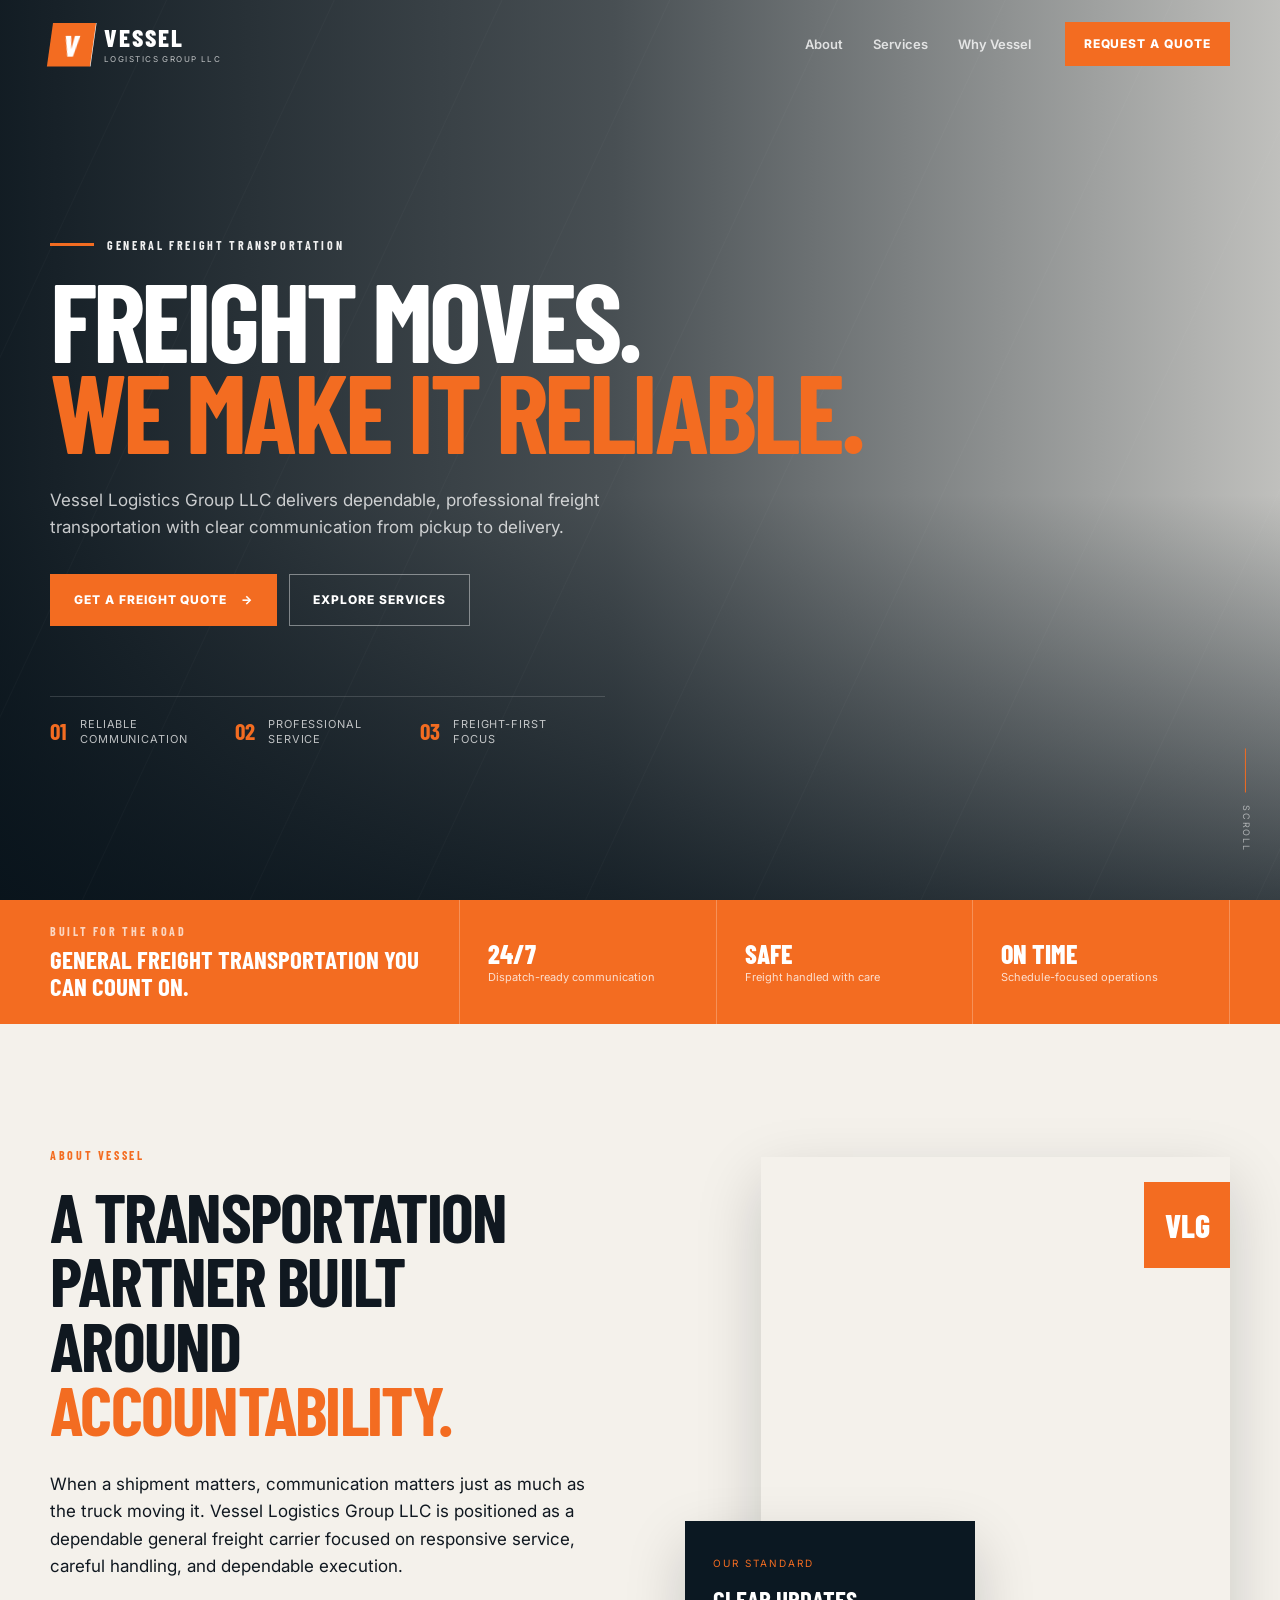
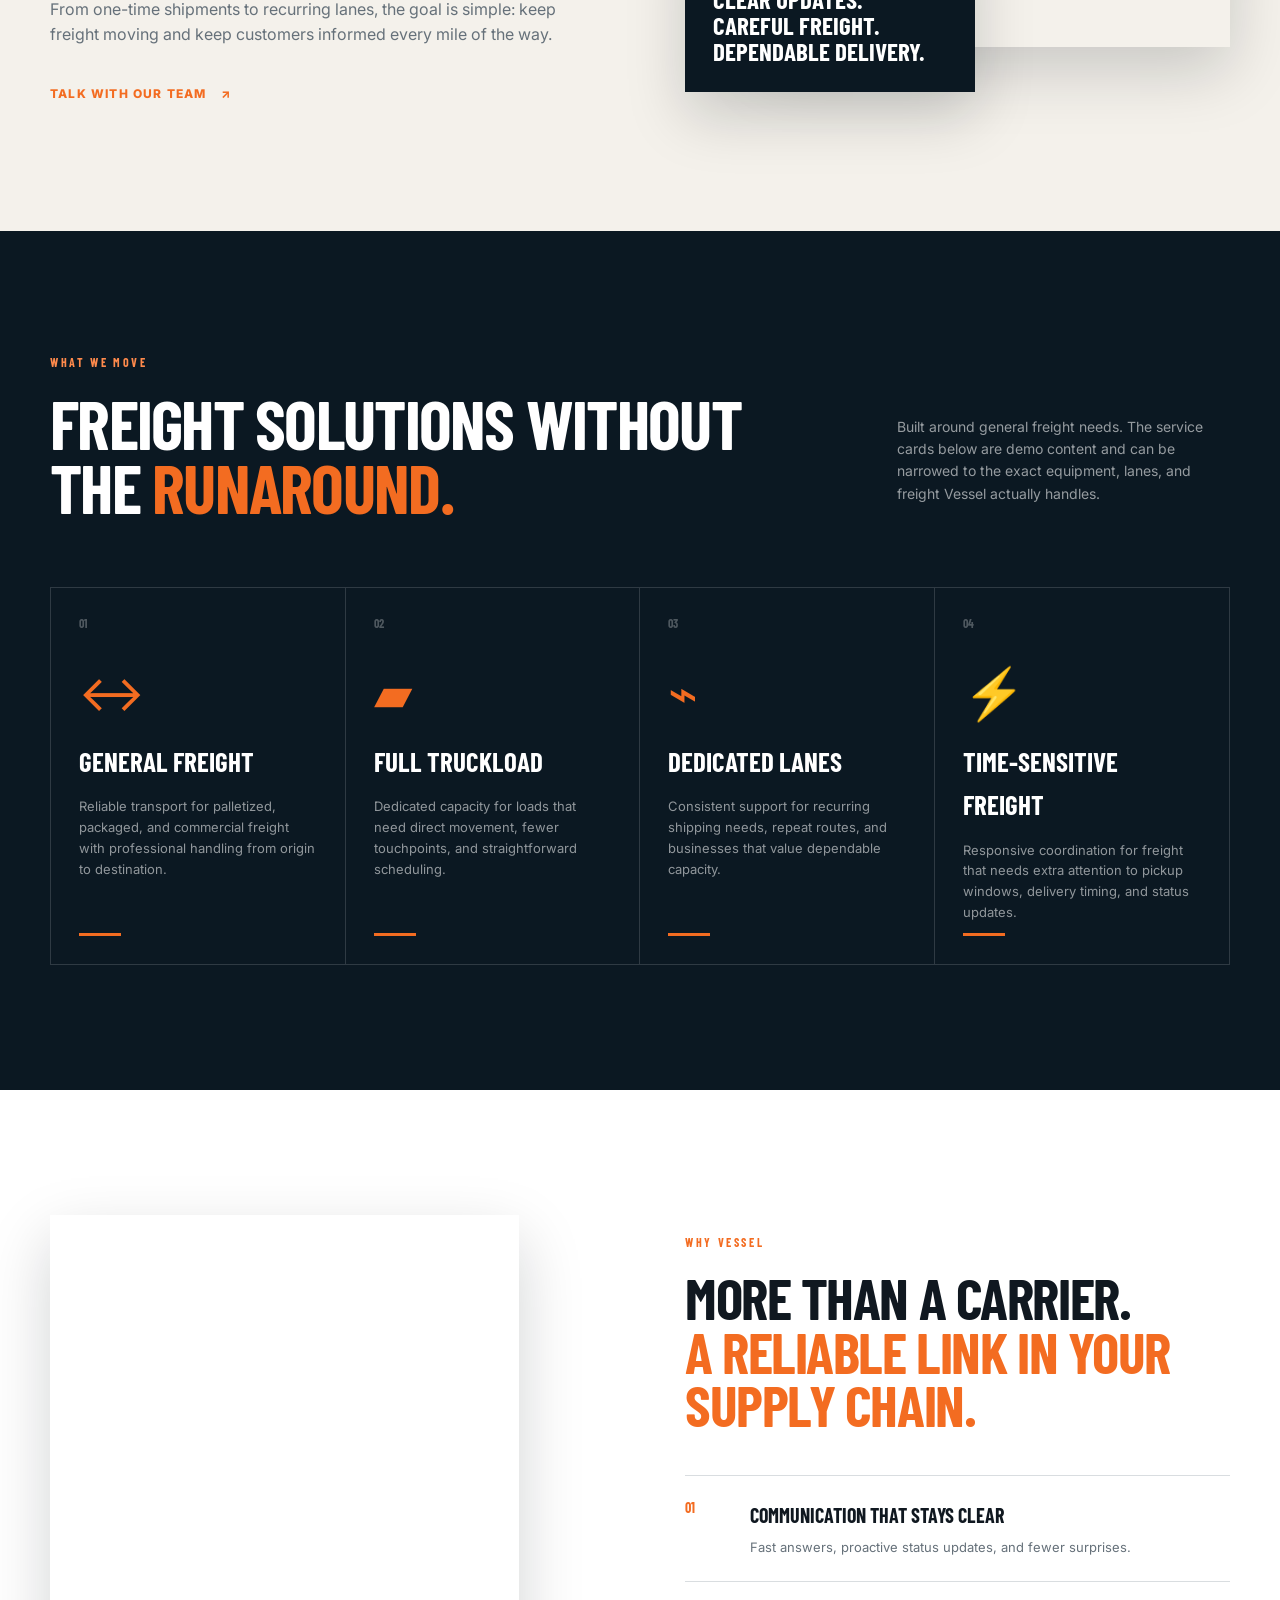
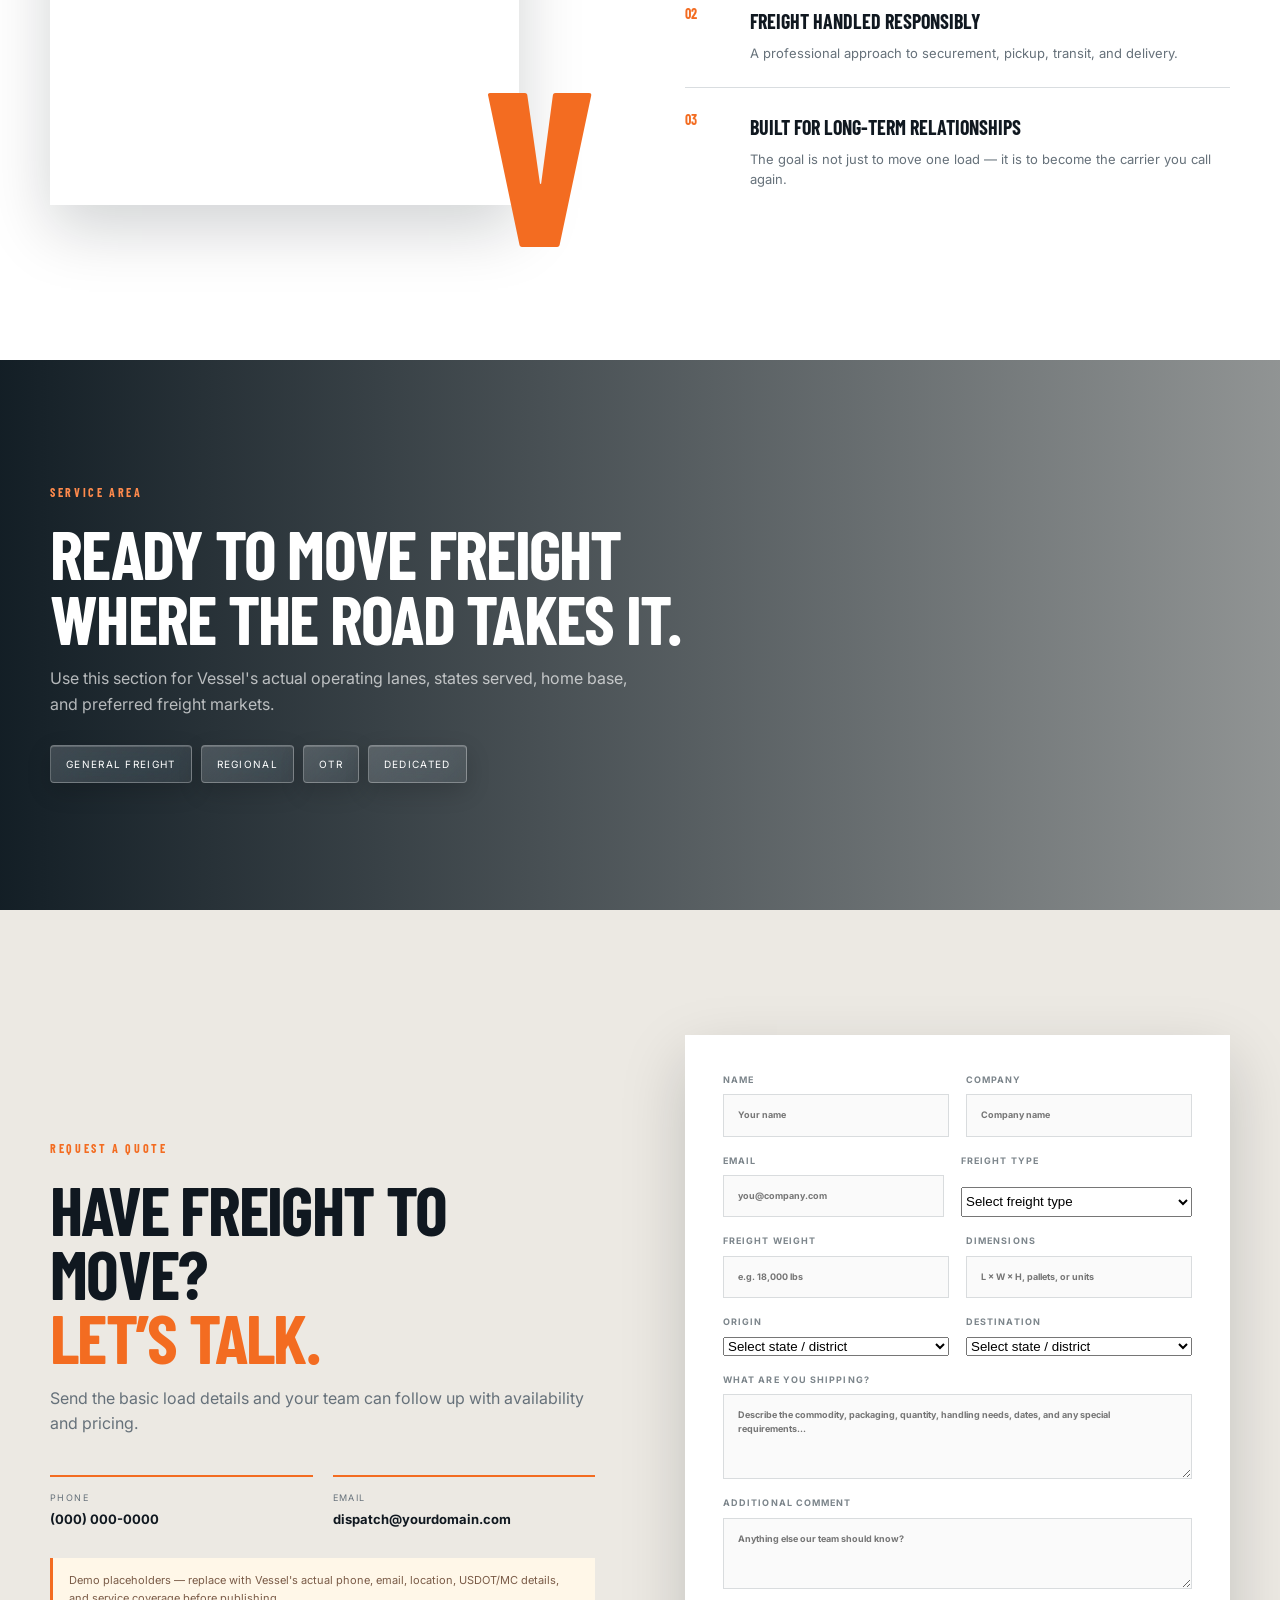
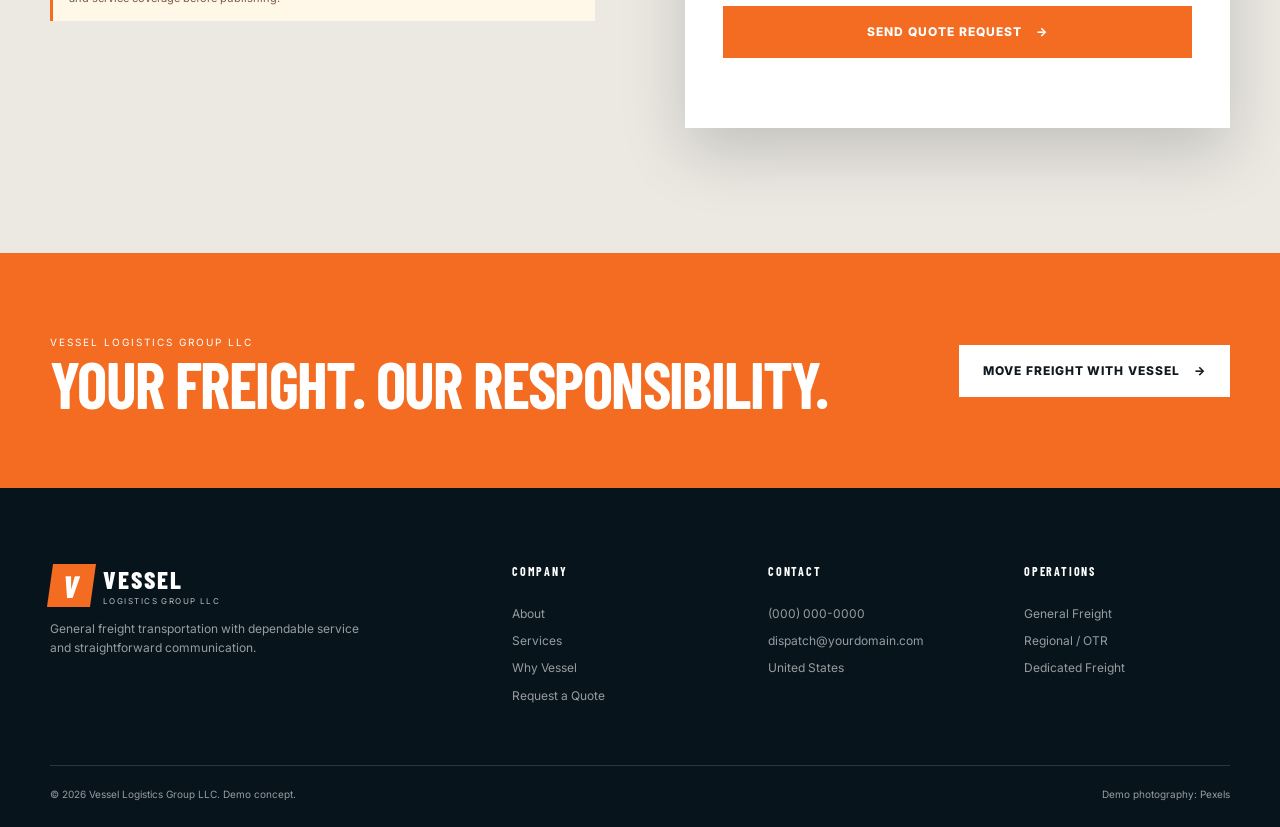
==== index.html @ e4a3ebca "Expand freight quote form for US shipments" ====
<!DOCTYPE html>
<html lang="en">
<head>
  <meta charset="UTF-8" />
  <meta name="viewport" content="width=device-width, initial-scale=1.0" />
  <meta name="description" content="Vessel Logistics Group LLC — dependable general freight transportation." />
  <title>Vessel Logistics Group LLC | General Freight</title>
  <link rel="preconnect" href="https://fonts.googleapis.com">
  <link rel="preconnect" href="https://fonts.gstatic.com" crossorigin>
  <link href="https://fonts.googleapis.com/css2?family=Barlow+Condensed:wght@500;600;700;800&family=Inter:wght@400;500;600;700&display=swap" rel="stylesheet">
  <link rel="stylesheet" href="styles.css" />
</head>
<body>
  <header class="site-header" id="top">
    <div class="nav-wrap container">
      <a class="brand" href="#top" aria-label="Vessel Logistics Group home">
        <span class="brand-mark">V</span><span class="brand-copy"><strong>VESSEL</strong><small>LOGISTICS GROUP LLC</small></span>
      </a>
      <button class="menu-toggle" aria-label="Toggle navigation" aria-expanded="false">
        <span></span><span></span><span></span>
      </button>
      <nav class="nav-links" aria-label="Primary navigation">
        <a href="#about">About</a>
        <a href="#services">Services</a>
        <a href="#why-us">Why Vessel</a>
      </nav>
      <a class="btn btn-small nav-cta" href="#quote">Request a Quote</a>
    </div>
  </header>

  <main>
    <section class="hero">
      <div class="hero-media" aria-hidden="true"></div>
      <div class="hero-overlay" aria-hidden="true"></div>
      <div class="hero-lines" aria-hidden="true"></div>
      <div class="container hero-content">
        <div class="eyebrow"><span></span> GENERAL FREIGHT TRANSPORTATION</div>
        <h1>Freight moves.<br><em>We make it reliable.</em></h1>
        <p>
          Vessel Logistics Group LLC delivers dependable, professional freight transportation with clear communication from pickup to delivery.
        </p>
        <div class="hero-actions">
          <a class="btn" href="#quote">Get a Freight Quote <span>→</span></a>
          <a class="btn btn-ghost" href="#services">Explore Services</a>
        </div>
        <div class="hero-meta">
          <div><strong>01</strong><span>Reliable<br>Communication</span></div>
          <div><strong>02</strong><span>Professional<br>Service</span></div>
          <div><strong>03</strong><span>Freight-First<br>Focus</span></div>
        </div>
      </div>
      <a class="scroll-cue" href="#about" aria-label="Scroll to about section"><span></span>SCROLL</a>
    </section>

    <section class="trust-strip">
      <div class="container trust-grid">
        <div class="trust-copy">
          <span class="mini-label">BUILT FOR THE ROAD</span>
          <strong>General freight transportation you can count on.</strong>
        </div>
        <div class="trust-item"><b>24/7</b><span>Dispatch-ready communication</span></div>
        <div class="trust-item"><b>SAFE</b><span>Freight handled with care</span></div>
        <div class="trust-item"><b>ON TIME</b><span>Schedule-focused operations</span></div>
      </div>
    </section>

    <section class="section about" id="about">
      <div class="container two-col">
        <div class="section-copy reveal">
          <div class="section-kicker">ABOUT VESSEL</div>
          <h2>A transportation partner built around <span>accountability.</span></h2>
          <p class="lead">
            When a shipment matters, communication matters just as much as the truck moving it. Vessel Logistics Group LLC is positioned as a dependable general freight carrier focused on responsive service, careful handling, and dependable execution.
          </p>
          <p>
            From one-time shipments to recurring lanes, the goal is simple: keep freight moving and keep customers informed every mile of the way.
          </p>
          <a class="text-link" href="#contact">Talk with our team <span>↗</span></a>
        </div>
        <div class="about-visual reveal">
          <div class="image-frame loading-dock"></div>
          <div class="visual-card">
            <span>OUR STANDARD</span>
            <strong>Clear updates.<br>Careful freight.<br>Dependable delivery.</strong>
          </div>
          <div class="corner-mark">VLG</div>
        </div>
      </div>
    </section>

    <section class="section services" id="services">
      <div class="container">
        <div class="section-head reveal">
          <div>
            <div class="section-kicker light">WHAT WE MOVE</div>
            <h2>Freight solutions without the <span>runaround.</span></h2>
          </div>
          <p>Built around general freight needs. The service cards below are demo content and can be narrowed to the exact equipment, lanes, and freight Vessel actually handles.</p>
        </div>

        <div class="services-grid">
          <article class="service-card reveal">
            <div class="service-no">01</div>
            <div class="service-icon">↔</div>
            <h3>General Freight</h3>
            <p>Reliable transport for palletized, packaged, and commercial freight with professional handling from origin to destination.</p>
            <span class="card-line"></span>
          </article>
          <article class="service-card reveal">
            <div class="service-no">02</div>
            <div class="service-icon">▰</div>
            <h3>Full Truckload</h3>
            <p>Dedicated capacity for loads that need direct movement, fewer touchpoints, and straightforward scheduling.</p>
            <span class="card-line"></span>
          </article>
          <article class="service-card reveal">
            <div class="service-no">03</div>
            <div class="service-icon">⌁</div>
            <h3>Dedicated Lanes</h3>
            <p>Consistent support for recurring shipping needs, repeat routes, and businesses that value dependable capacity.</p>
            <span class="card-line"></span>
          </article>
          <article class="service-card reveal">
            <div class="service-no">04</div>
            <div class="service-icon">⚡</div>
            <h3>Time-Sensitive Freight</h3>
            <p>Responsive coordination for freight that needs extra attention to pickup windows, delivery timing, and status updates.</p>
            <span class="card-line"></span>
          </article>
        </div>
      </div>
    </section>

    <section class="section why-us" id="why-us">
      <div class="container why-grid">
        <div class="why-image reveal">
          <div class="road-photo"></div>
          <div class="big-number">V</div>
        </div>
        <div class="why-content reveal">
          <div class="section-kicker">WHY VESSEL</div>
          <h2>More than a carrier.<br><span>A reliable link in your supply chain.</span></h2>
          <div class="feature-list">
            <div class="feature">
              <div class="feature-num">01</div>
              <div><h3>Communication that stays clear</h3><p>Fast answers, proactive status updates, and fewer surprises.</p></div>
            </div>
            <div class="feature">
              <div class="feature-num">02</div>
              <div><h3>Freight handled responsibly</h3><p>A professional approach to securement, pickup, transit, and delivery.</p></div>
            </div>
            <div class="feature">
              <div class="feature-num">03</div>
              <div><h3>Built for long-term relationships</h3><p>The goal is not just to move one load — it is to become the carrier you call again.</p></div>
            </div>
          </div>
        </div>
      </div>
    </section>

    <section class="coverage">
      <div class="coverage-bg"></div>
      <div class="container coverage-content reveal">
        <div class="section-kicker light">SERVICE AREA</div>
        <h2>Ready to move freight<br>where the road takes it.</h2>
        <p>Use this section for Vessel's actual operating lanes, states served, home base, and preferred freight markets.</p>
        <div class="coverage-tags">
          <span>GENERAL FREIGHT</span><span>REGIONAL</span><span>OTR</span><span>DEDICATED</span>
        </div>
      </div>
    </section>

    <section class="section quote" id="quote">
      <div class="container quote-grid">
        <div class="quote-copy reveal">
          <div class="section-kicker">REQUEST A QUOTE</div>
          <h2>Have freight to move?<br><span>Let’s talk.</span></h2>
          <p>Send the basic load details and your team can follow up with availability and pricing.</p>
          <div class="contact-mini">
            <div><small>PHONE</small><strong>(000) 000-0000</strong></div>
            <div><small>EMAIL</small><strong>dispatch@yourdomain.com</strong></div>
          </div>
          <div class="demo-note">Demo placeholders — replace with Vessel's actual phone, email, location, USDOT/MC details, and service coverage before publishing.</div>
        </div>

        <form class="quote-form reveal" id="demo-form">
          <div class="field-row">
            <label>NAME<input type="text" name="name" placeholder="Your name" maxlength="120" autocomplete="name" required></label>
            <label>COMPANY<input type="text" name="company" placeholder="Company name" maxlength="160" autocomplete="organization" required></label>
          </div>
          <div class="field-row">
            <label>EMAIL<input type="email" name="email" placeholder="you@company.com" maxlength="254" autocomplete="email" required></label>
            <label>FREIGHT TYPE
              <select name="freight_type" required>
                <option value="">Select freight type</option>
                <option>General Freight</option>
                <option>Dry Goods</option>
                <option>Machinery & Equipment</option>
                <option>Auto Parts</option>
                <option>Building Materials</option>
                <option>Retail Goods</option>
                <option>Food & Beverage (Non-Perishable)</option>
                <option>Other</option>
              </select>
            </label>
          </div>
          <div class="field-row">
            <label>FREIGHT WEIGHT<input type="text" name="freight_weight" placeholder="e.g. 18,000 lbs" maxlength="120" required></label>
            <label>DIMENSIONS<input type="text" name="freight_dimensions" placeholder="L × W × H, pallets, or units" maxlength="240" required></label>
          </div>
          <div class="field-row">
            <label>ORIGIN
              <select name="pickup_city_state" required>
                <option value="">Select state / district</option>
                <option>Alabama</option><option>Alaska</option><option>Arizona</option><option>Arkansas</option>
                <option>California</option><option>Colorado</option><option>Connecticut</option><option>Delaware</option>
                <option>Florida</option><option>Georgia</option><option>Hawaii</option><option>Idaho</option>
                <option>Illinois</option><option>Indiana</option><option>Iowa</option><option>Kansas</option>
                <option>Kentucky</option><option>Louisiana</option><option>Maine</option><option>Maryland</option>
                <option>Massachusetts</option><option>Michigan</option><option>Minnesota</option><option>Mississippi</option>
                <option>Missouri</option><option>Montana</option><option>Nebraska</option><option>Nevada</option>
                <option>New Hampshire</option><option>New Jersey</option><option>New Mexico</option><option>New York</option>
                <option>North Carolina</option><option>North Dakota</option><option>Ohio</option><option>Oklahoma</option>
                <option>Oregon</option><option>Pennsylvania</option><option>Rhode Island</option><option>South Carolina</option>
                <option>South Dakota</option><option>Tennessee</option><option>Texas</option><option>Utah</option>
                <option>Vermont</option><option>Virginia</option><option>Washington</option><option>Washington, D.C.</option>
                <option>West Virginia</option><option>Wisconsin</option><option>Wyoming</option>
              </select>
            </label>
            <label>DESTINATION
              <select name="delivery_city_state" required>
                <option value="">Select state / district</option>
                <option>Alabama</option><option>Alaska</option><option>Arizona</option><option>Arkansas</option>
                <option>California</option><option>Colorado</option><option>Connecticut</option><option>Delaware</option>
                <option>Florida</option><option>Georgia</option><option>Hawaii</option><option>Idaho</option>
                <option>Illinois</option><option>Indiana</option><option>Iowa</option><option>Kansas</option>
                <option>Kentucky</option><option>Louisiana</option><option>Maine</option><option>Maryland</option>
                <option>Massachusetts</option><option>Michigan</option><option>Minnesota</option><option>Mississippi</option>
                <option>Missouri</option><option>Montana</option><option>Nebraska</option><option>Nevada</option>
                <option>New Hampshire</option><option>New Jersey</option><option>New Mexico</option><option>New York</option>
                <option>North Carolina</option><option>North Dakota</option><option>Ohio</option><option>Oklahoma</option>
                <option>Oregon</option><option>Pennsylvania</option><option>Rhode Island</option><option>South Carolina</option>
                <option>South Dakota</option><option>Tennessee</option><option>Texas</option><option>Utah</option>
                <option>Vermont</option><option>Virginia</option><option>Washington</option><option>Washington, D.C.</option>
                <option>West Virginia</option><option>Wisconsin</option><option>Wyoming</option>
              </select>
            </label>
          </div>
          <label>WHAT ARE YOU SHIPPING?
            <textarea name="load_details" rows="4" maxlength="4000" placeholder="Describe the commodity, packaging, quantity, handling needs, dates, and any special requirements..." required></textarea>
          </label>
          <label>ADDITIONAL COMMENT
            <textarea name="additional_comment" rows="3" maxlength="4000" placeholder="Anything else our team should know?"></textarea>
          </label>
          <input type="text" name="fax_number" tabindex="-1" autocomplete="off" hidden aria-hidden="true">
          <button class="btn submit-btn" type="submit">Send Quote Request <span>→</span></button>
          <p class="form-status" role="status"></p>
        </form>
      </div>
    </section>

    <section class="cta-band" id="contact">
      <div class="container cta-inner">
        <div><span>VESSEL LOGISTICS GROUP LLC</span><h2>Your freight. Our responsibility.</h2></div>
        <a class="btn btn-white" href="#quote">Move Freight With Vessel <span>→</span></a>
      </div>
    </section>
  </main>

  <footer class="footer">
    <div class="container footer-grid">
      <div class="footer-brand">
        <span class="brand-mark">V</span><span class="brand-copy"><strong>VESSEL</strong><small>LOGISTICS GROUP LLC</small></span>
        <p>General freight transportation with dependable service and straightforward communication.</p>
      </div>
      <div>
        <h4>COMPANY</h4>
        <a href="#about">About</a><a href="#services">Services</a><a href="#why-us">Why Vessel</a><a href="#quote">Request a Quote</a>
      </div>
      <div>
        <h4>CONTACT</h4>
        <span>(000) 000-0000</span><span>dispatch@yourdomain.com</span><span>United States</span>
      </div>
      <div>
        <h4>OPERATIONS</h4>
        <span>General Freight</span><span>Regional / OTR</span><span>Dedicated Freight</span>
      </div>
    </div>
    <div class="container footer-bottom">
      <span>© <span id="year"></span> Vessel Logistics Group LLC. Demo concept.</span>
      <span>Demo photography: Pexels</span>
    </div>
  </footer>

  <script src="script.js"></script>
</body>
</html>
---- styles.css ----
:root {
  --ink: #101820;
  --navy: #0b1822;
  --paper: #f4f1eb;
  --white: #fff;
  --muted: #66717a;
  --orange: #f36c21;
  --line: rgba(255,255,255,.15);
  --shadow: 0 24px 60px rgba(5,15,22,.18);
}
* { box-sizing: border-box; }
html { scroll-behavior: smooth; }
body { margin: 0; color: var(--ink); background: var(--paper); font-family: Inter, Arial, sans-serif; line-height: 1.6; overflow-x: hidden; }
body.menu-open { overflow: hidden; }
a { color: inherit; text-decoration: none; }
img { max-width: 100%; display: block; }
button, input, textarea { font: inherit; }
.container { width: min(1180px, calc(100% - 48px)); margin-inline: auto; }
.site-header { position: fixed; inset: 0 0 auto; z-index: 50; border-bottom: 1px solid transparent; transition: .3s ease; }
.site-header.scrolled { background: rgba(9,22,31,.94); backdrop-filter: blur(14px); border-color: rgba(255,255,255,.12); }
.nav-wrap { min-height: 88px; display: flex; align-items: center; gap: 34px; }
.brand { color: #fff; display: flex; align-items: center; gap: 11px; margin-right: auto; }
.brand-mark { width: 43px; height: 43px; display: grid; place-items: center; color: #fff; background: var(--orange); font: 800 31px/1 "Barlow Condensed"; transform: skew(-8deg); }
.brand-copy { display: grid; line-height: 1; }
.brand-copy strong { font: 800 25px/1 "Barlow Condensed"; letter-spacing: .08em; }
.brand-copy small { margin-top: 5px; font-size: 8px; letter-spacing: .18em; opacity: .72; }
.nav-links { display: flex; gap: 30px; color: #fff; font-size: 13px; font-weight: 600; }
.nav-links a { opacity: .78; transition: .2s; }
.nav-links a:hover { opacity: 1; color: var(--orange); }
.btn { min-height: 52px; padding: 0 23px; display: inline-flex; align-items: center; justify-content: center; gap: 14px; border: 1px solid var(--orange); background: var(--orange); color: #fff; font-size: 12px; font-weight: 800; letter-spacing: .08em; text-transform: uppercase; cursor: pointer; transition: transform .2s, background .2s, color .2s; }
.btn:hover { transform: translateY(-2px); background: #dc5812; }
.btn-small { min-height: 44px; padding-inline: 18px; }
.btn-ghost { background: transparent; border-color: rgba(255,255,255,.42); }
.btn-ghost:hover { background: #fff; color: var(--ink); }
.btn-white { background: #fff; border-color: #fff; color: var(--ink); }
.menu-toggle { display: none; background: none; border: 0; padding: 8px; }
.menu-toggle span { display: block; width: 25px; height: 2px; background: #fff; margin: 5px; transition: .2s; }

.hero { min-height: 810px; height: 100vh; color: #fff; position: relative; display: flex; align-items: center; isolation: isolate; }
.hero-media, .hero-overlay, .hero-lines { position: absolute; inset: 0; }
.hero-media { z-index: -3; background: url("https://images.pexels.com/photos/93398/pexels-photo-93398.jpeg?auto=compress&cs=tinysrgb&w=2000") center 54%/cover no-repeat; }
.hero-overlay { z-index: -2; background: linear-gradient(90deg, rgba(6,17,25,.95) 0%, rgba(6,17,25,.72) 48%, rgba(6,17,25,.22) 100%), linear-gradient(0deg, rgba(6,17,25,.74), transparent 45%); }
.hero-lines { z-index: -1; opacity: .18; background: repeating-linear-gradient(115deg, transparent 0 150px, rgba(255,255,255,.13) 151px, transparent 152px); }
.hero-content { padding-top: 85px; }
.eyebrow, .section-kicker, .mini-label { font: 700 12px/1 "Barlow Condensed"; letter-spacing: .22em; }
.eyebrow { display: flex; align-items: center; gap: 13px; color: #efefef; }
.eyebrow span { width: 44px; height: 3px; background: var(--orange); }
.hero h1, h2, h3 { font-family: "Barlow Condensed", Arial, sans-serif; margin: 0; }
.hero h1 { max-width: 870px; margin-top: 22px; font-size: clamp(68px, 8.7vw, 126px); line-height: .82; text-transform: uppercase; letter-spacing: -.035em; }
.hero h1 em { color: var(--orange); font-style: normal; }
.hero-content > p { width: min(620px, 90%); margin: 32px 0; color: rgba(255,255,255,.76); font-size: 17px; }
.hero-actions { display: flex; gap: 12px; }
.hero-meta { margin-top: 70px; display: flex; gap: 0; width: fit-content; border-top: 1px solid var(--line); }
.hero-meta div { min-width: 185px; padding: 20px 28px 0 0; display: flex; gap: 13px; }
.hero-meta strong { color: var(--orange); font: 700 23px "Barlow Condensed"; }
.hero-meta span { font-size: 11px; line-height: 1.35; letter-spacing: .08em; text-transform: uppercase; color: rgba(255,255,255,.72); }
.scroll-cue { position: absolute; right: 34px; bottom: 42px; display: flex; align-items: center; gap: 13px; color: rgba(255,255,255,.55); font-size: 9px; letter-spacing: .18em; transform: rotate(90deg); transform-origin: right center; }
.scroll-cue span { width: 44px; height: 1px; background: var(--orange); }

.trust-strip { color: #fff; background: var(--orange); }
.trust-grid { min-height: 124px; display: grid; grid-template-columns: 1.6fr repeat(3, 1fr); align-items: stretch; }
.trust-grid > div { padding: 25px 28px; display: flex; flex-direction: column; justify-content: center; border-right: 1px solid rgba(255,255,255,.25); }
.trust-copy { padding-left: 0 !important; }
.trust-copy strong { font: 700 25px "Barlow Condensed"; max-width: 370px; line-height: 1.05; text-transform: uppercase; }
.mini-label { opacity: .72; margin-bottom: 9px; }
.trust-item b { font: 800 26px "Barlow Condensed"; }
.trust-item span { font-size: 11px; opacity: .78; }

.section { padding: 125px 0; }
.two-col, .why-grid, .quote-grid { display: grid; grid-template-columns: 1fr 1fr; gap: 90px; align-items: center; }
.section-kicker { color: var(--orange); margin-bottom: 23px; }
.section-kicker.light { color: #ff8a4c; }
.section h2, .coverage h2, .cta-band h2 { font-size: clamp(45px, 5.4vw, 76px); line-height: .93; text-transform: uppercase; letter-spacing: -.025em; }
.section h2 span, .coverage h2 span { color: var(--orange); }
.section-copy p { color: var(--muted); max-width: 620px; }
.section-copy .lead { color: var(--ink); font-size: 17px; margin-top: 30px; }
.text-link { display: inline-flex; gap: 14px; color: var(--orange); margin-top: 20px; font-size: 12px; font-weight: 800; text-transform: uppercase; letter-spacing: .1em; }
.about-visual { position: relative; min-height: 540px; }
.image-frame, .road-photo { width: 86%; height: 490px; background-size: cover; background-position: center; box-shadow: var(--shadow); }
.loading-dock { margin-left: auto; background-image: url("https://images.pexels.com/photos/1267338/pexels-photo-1267338.jpeg?auto=compress&cs=tinysrgb&w=1400"); }
.visual-card { position: absolute; left: 0; bottom: 5px; width: 290px; padding: 28px; color: #fff; background: var(--navy); box-shadow: var(--shadow); }
.visual-card span { font-size: 10px; letter-spacing: .2em; color: var(--orange); }
.visual-card strong { display: block; margin-top: 11px; font: 700 25px/1.05 "Barlow Condensed"; text-transform: uppercase; }
.corner-mark { position: absolute; right: 0; top: 25px; width: 86px; height: 86px; display: grid; place-items: center; color: #fff; background: var(--orange); font: 800 32px "Barlow Condensed"; }

.services { color: #fff; background: var(--navy); }
.section-head { display: grid; grid-template-columns: 1.4fr .6fr; gap: 70px; align-items: end; }
.section-head > p { color: rgba(255,255,255,.57); font-size: 14px; }
.services-grid { display: grid; grid-template-columns: repeat(4, 1fr); margin-top: 68px; border: 1px solid var(--line); }
.service-card { min-height: 360px; padding: 28px; position: relative; border-right: 1px solid var(--line); transition: .3s; }
.service-card:last-child { border: 0; }
.service-card:hover { background: rgba(255,255,255,.055); transform: translateY(-5px); }
.service-no { color: rgba(255,255,255,.28); font: 700 12px "Barlow Condensed"; }
.service-icon { margin: 38px 0 22px; color: var(--orange); font-size: 50px; line-height: 1; }
.service-card h3 { font-size: 27px; text-transform: uppercase; }
.service-card p { color: rgba(255,255,255,.55); font-size: 13px; }
.card-line { position: absolute; left: 28px; bottom: 28px; width: 42px; height: 3px; background: var(--orange); }

.why-us { background: #fff; }
.why-image { min-height: 620px; position: relative; }
.road-photo { width: 86%; height: 590px; background-image: url("https://images.pexels.com/photos/2199293/pexels-photo-2199293.jpeg?auto=compress&cs=tinysrgb&w=1400"); }
.big-number { position: absolute; right: 0; bottom: -12px; color: var(--orange); font: 800 220px/.8 "Barlow Condensed"; }
.why-content h2 { font-size: clamp(43px, 4.5vw, 66px); }
.feature-list { margin-top: 43px; }
.feature { display: grid; grid-template-columns: 45px 1fr; gap: 20px; padding: 23px 0; border-top: 1px solid #d9dde0; }
.feature-num { color: var(--orange); font: 700 14px "Barlow Condensed"; }
.feature h3 { font-size: 20px; text-transform: uppercase; }
.feature p { margin: 6px 0 0; color: var(--muted); font-size: 13px; }

.coverage { min-height: 550px; position: relative; display: flex; align-items: center; color: #fff; isolation: isolate; }
.coverage-bg { position: absolute; inset: 0; z-index: -1; background: linear-gradient(90deg, rgba(7,19,27,.95), rgba(7,19,27,.42)), url("https://images.pexels.com/photos/119811/pexels-photo-119811.jpeg?auto=compress&cs=tinysrgb&w=2000") center/cover; }
.coverage-content p { max-width: 600px; color: rgba(255,255,255,.68); }
.coverage-tags { display: flex; flex-wrap: wrap; gap: 9px; margin-top: 28px; }
.coverage-tags span {
  padding: 10px 15px;
  border: 1px solid rgba(255,255,255,.28);
  border-radius: 4px;
  background: linear-gradient(135deg, rgba(255,255,255,.18), rgba(255,255,255,.07));
  box-shadow: inset 0 1px 0 rgba(255,255,255,.18), 0 8px 24px rgba(0,0,0,.16);
  -webkit-backdrop-filter: blur(12px) saturate(140%);
  backdrop-filter: blur(12px) saturate(140%);
  font-size: 10px;
  letter-spacing: .13em;
}

.quote { background: #ece9e3; }
.quote-copy > p { color: var(--muted); }
.contact-mini { display: grid; grid-template-columns: 1fr 1fr; gap: 20px; margin-top: 38px; }
.contact-mini div { display: grid; gap: 4px; padding-top: 14px; border-top: 2px solid var(--orange); }
.contact-mini small { font-size: 9px; letter-spacing: .16em; color: var(--muted); }
.contact-mini strong { font-size: 13px; }
.demo-note { margin-top: 28px; padding: 14px 16px; color: #7a5b47; background: #fff7e8; border-left: 3px solid var(--orange); font-size: 11px; }
.quote-form { padding: 38px; background: #fff; box-shadow: var(--shadow); }
.field-row { display: grid; grid-template-columns: 1fr 1fr; gap: 17px; }
.quote-form label { display: grid; gap: 7px; margin-bottom: 17px; color: #7c858b; font-size: 9px; font-weight: 700; letter-spacing: .12em; }\n.quote-form .hp-field { position: absolute; left: -10000px; width: 1px; height: 1px; overflow: hidden; }
.quote-form input, .quote-form textarea { width: 100%; border: 1px solid #d9dcde; border-radius: 0; padding: 13px 14px; color: var(--ink); background: #fafafa; outline: 0; resize: vertical; }
.quote-form input:focus, .quote-form textarea:focus { border-color: var(--orange); box-shadow: 0 0 0 3px rgba(243,108,33,.1); }
.submit-btn { width: 100%; border: 0; }
.form-status { min-height: 20px; margin: 12px 0 0; text-align: center; color: #14703b; font-size: 12px; }

.cta-band { color: #fff; background: var(--orange); }
.cta-inner { min-height: 235px; display: flex; align-items: center; justify-content: space-between; gap: 40px; }
.cta-inner > div > span { font-size: 10px; letter-spacing: .2em; }
.cta-band h2 { font-size: clamp(43px, 5vw, 70px); }

.footer { padding: 76px 0 25px; color: rgba(255,255,255,.58); background: #07141c; }
.footer-grid { display: grid; grid-template-columns: 2fr repeat(3, 1fr); gap: 50px; }
.footer-brand .brand-mark { display: inline-grid; vertical-align: middle; }
.footer-brand .brand-copy { display: inline-grid; margin-left: 10px; vertical-align: middle; color: #fff; }
.footer-brand p { max-width: 310px; font-size: 12px; }
.footer h4 { margin: 0 0 18px; color: #fff; font: 700 12px "Barlow Condensed"; letter-spacing: .15em; }
.footer-grid > div:not(:first-child) { display: flex; flex-direction: column; gap: 8px; font-size: 12px; }
.footer-grid a:hover { color: var(--orange); }
.footer-bottom { display: flex; justify-content: space-between; margin-top: 60px; padding-top: 20px; border-top: 1px solid var(--line); font-size: 10px; }
.reveal { opacity: 0; transform: translateY(24px); transition: opacity .7s ease, transform .7s ease; }
.reveal.visible { opacity: 1; transform: none; }

@media (max-width: 980px) {
  .nav-cta { display: none; }
  .services-grid { grid-template-columns: 1fr 1fr; }
  .service-card:nth-child(2) { border-right: 0; }
  .service-card:nth-child(-n+2) { border-bottom: 1px solid var(--line); }
  .two-col, .why-grid, .quote-grid { gap: 50px; }
  .trust-grid { grid-template-columns: 1.4fr repeat(3, 1fr); }
}
@media (max-width: 760px) {
  .container { width: min(100% - 30px, 1180px); }
  .nav-wrap { min-height: 72px; }
  .menu-toggle { display: block; z-index: 2; }
  .nav-links { position: fixed; inset: 0; padding: 120px 32px; display: flex; flex-direction: column; gap: 24px; background: rgba(7,20,28,.98); transform: translateX(100%); transition: .3s; font-size: 25px; }
  .nav-links.open { transform: none; }
  .menu-toggle.active span:nth-child(1) { transform: translateY(7px) rotate(45deg); }
  .menu-toggle.active span:nth-child(2) { opacity: 0; }
  .menu-toggle.active span:nth-child(3) { transform: translateY(-7px) rotate(-45deg); }
  .hero { min-height: 720px; height: auto; }
  .hero h1 { font-size: clamp(57px, 18vw, 85px); }
  .hero-content { padding: 130px 0 65px; }
  .hero-actions { align-items: stretch; flex-direction: column; width: min(100%, 390px); }
  .hero-meta { width: 100%; margin-top: 48px; }
  .hero-meta div { min-width: 0; flex: 1; padding-right: 10px; }
  .scroll-cue { display: none; }
  .trust-grid { grid-template-columns: 1fr 1fr; }
  .trust-copy { grid-column: 1 / -1; }
  .trust-grid > div { padding: 20px 14px; }
  .section { padding: 85px 0; }
  .two-col, .why-grid, .quote-grid, .section-head { grid-template-columns: 1fr; gap: 48px; }
  .about-visual, .why-image { min-height: 490px; }
  .image-frame, .road-photo { height: 450px; }
  .services-grid { grid-template-columns: 1fr; }
  .service-card { min-height: 300px; border-right: 0; border-bottom: 1px solid var(--line) !important; }
  .service-card:last-child { border-bottom: 0 !important; }
  .big-number { font-size: 150px; }
  .coverage { min-height: 600px; }
  .field-row { grid-template-columns: 1fr; gap: 0; }
  .quote-form { padding: 25px; }
  .cta-inner { padding-block: 45px; align-items: flex-start; flex-direction: column; }
  .footer-grid { grid-template-columns: 1fr 1fr; }
}
@media (max-width: 480px) {
  .brand-copy strong { font-size: 21px; }
  .hero-meta { display: grid; grid-template-columns: repeat(3, 1fr); }
  .hero-meta div { display: grid; gap: 2px; }
  .hero-meta span { font-size: 8px; }
  .trust-grid, .contact-mini, .footer-grid { grid-template-columns: 1fr; }
  .footer-bottom { flex-direction: column; gap: 8px; }
}
@media (prefers-reduced-motion: reduce) {
  html { scroll-behavior: auto; }
  *, *::before, *::after { animation-duration: .01ms !important; transition-duration: .01ms !important; }
  .reveal { opacity: 1; transform: none; }
}
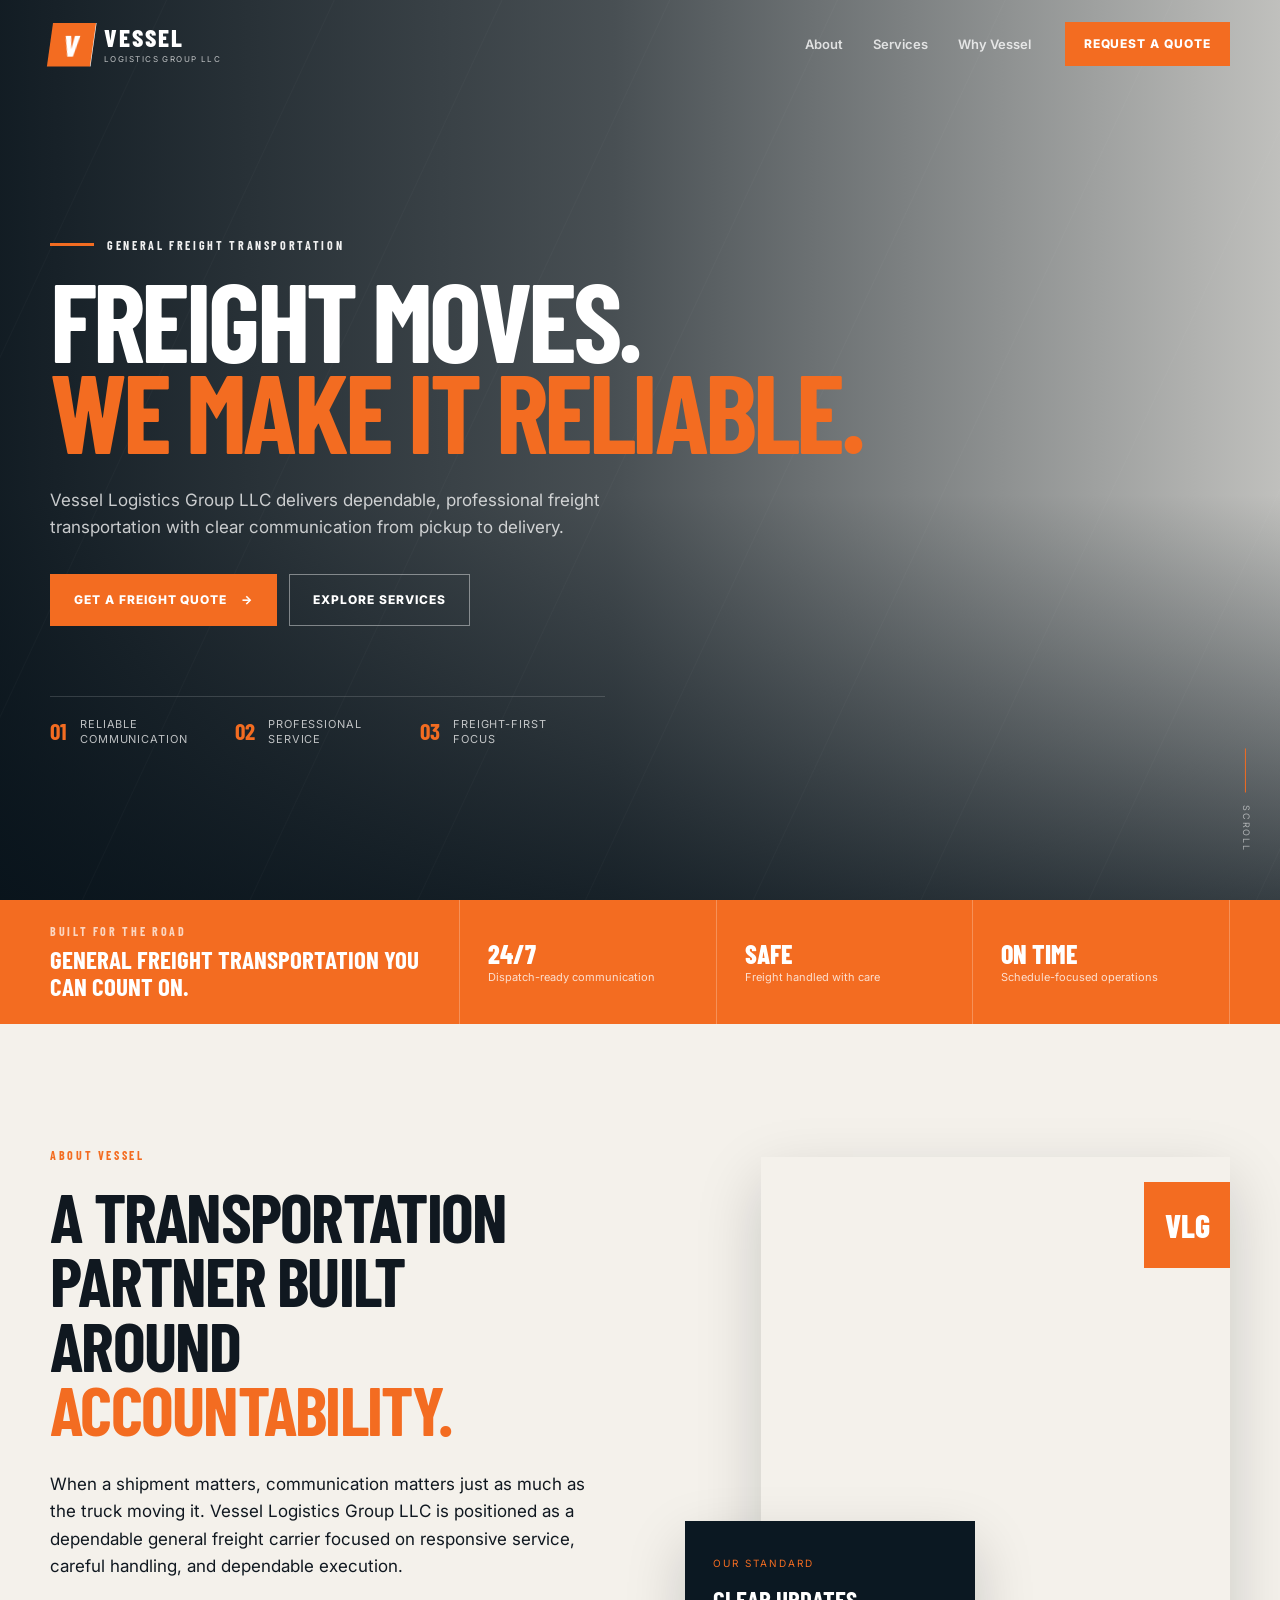
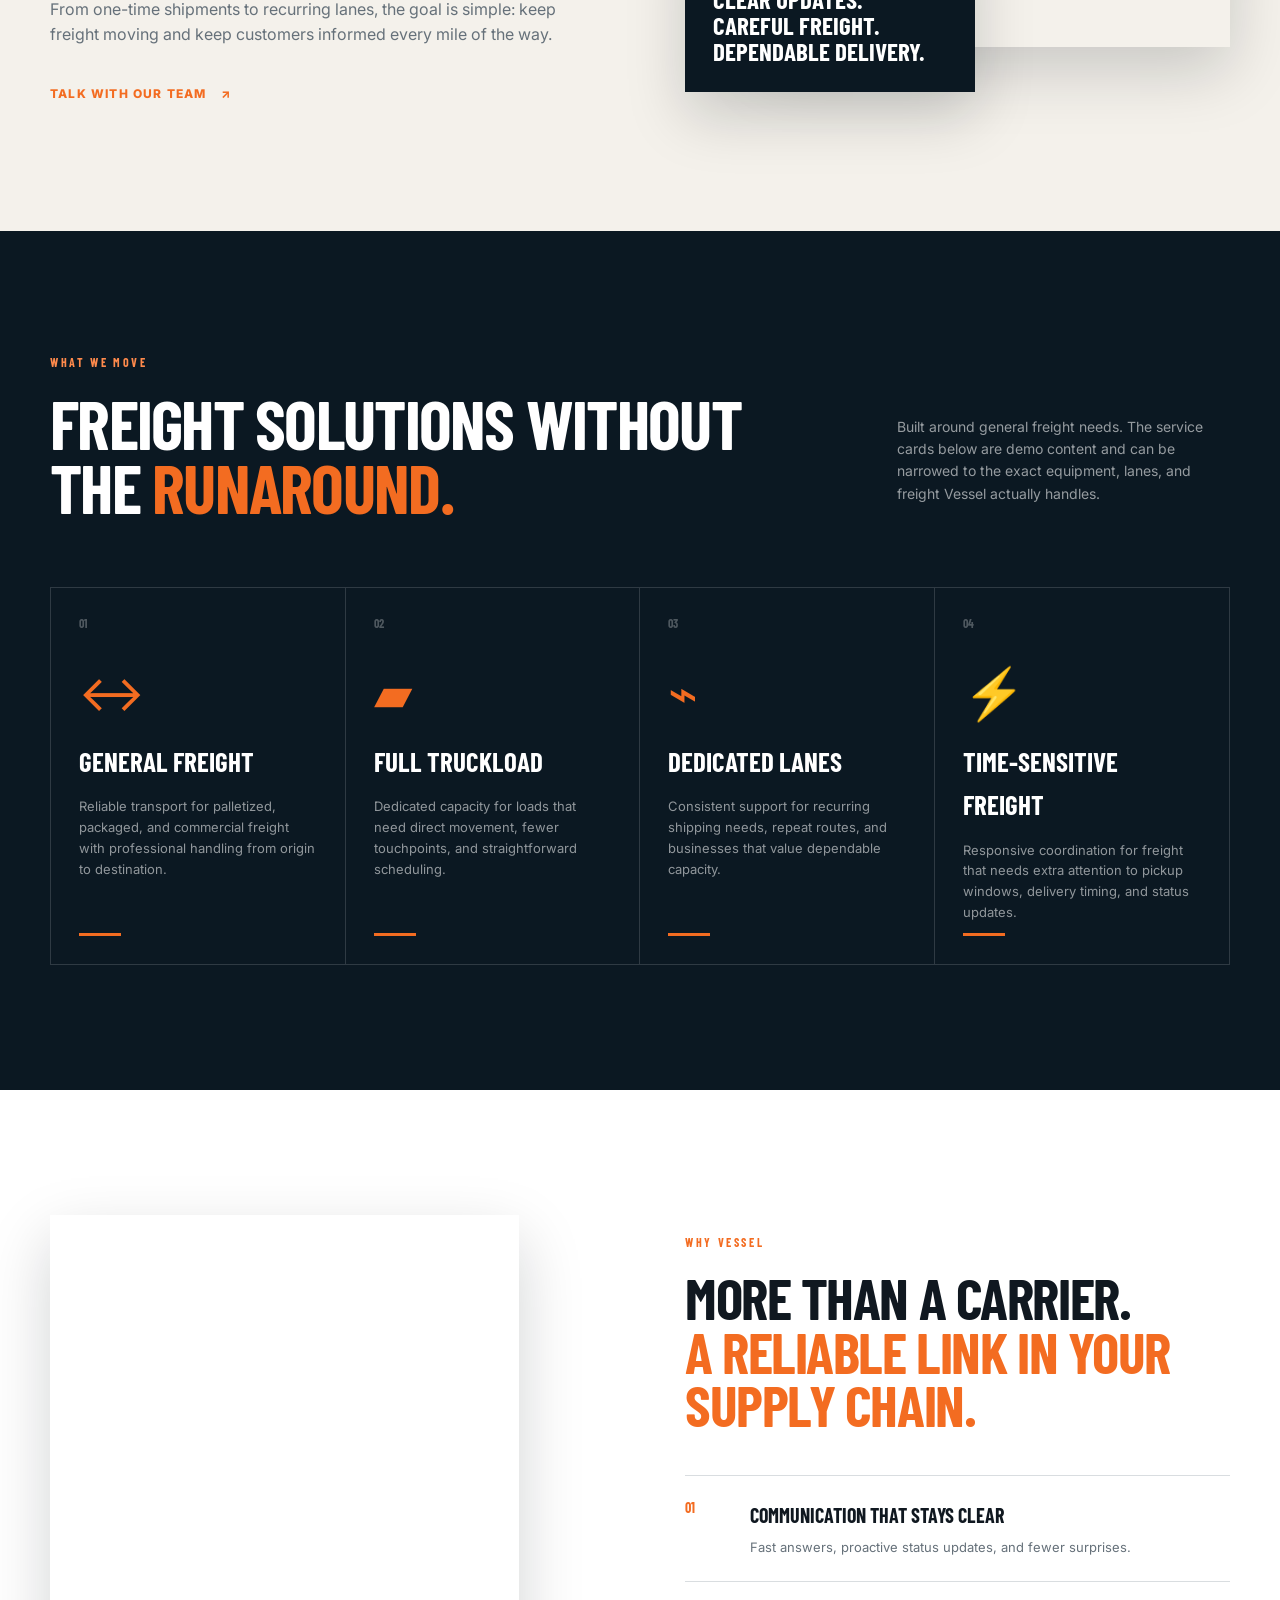
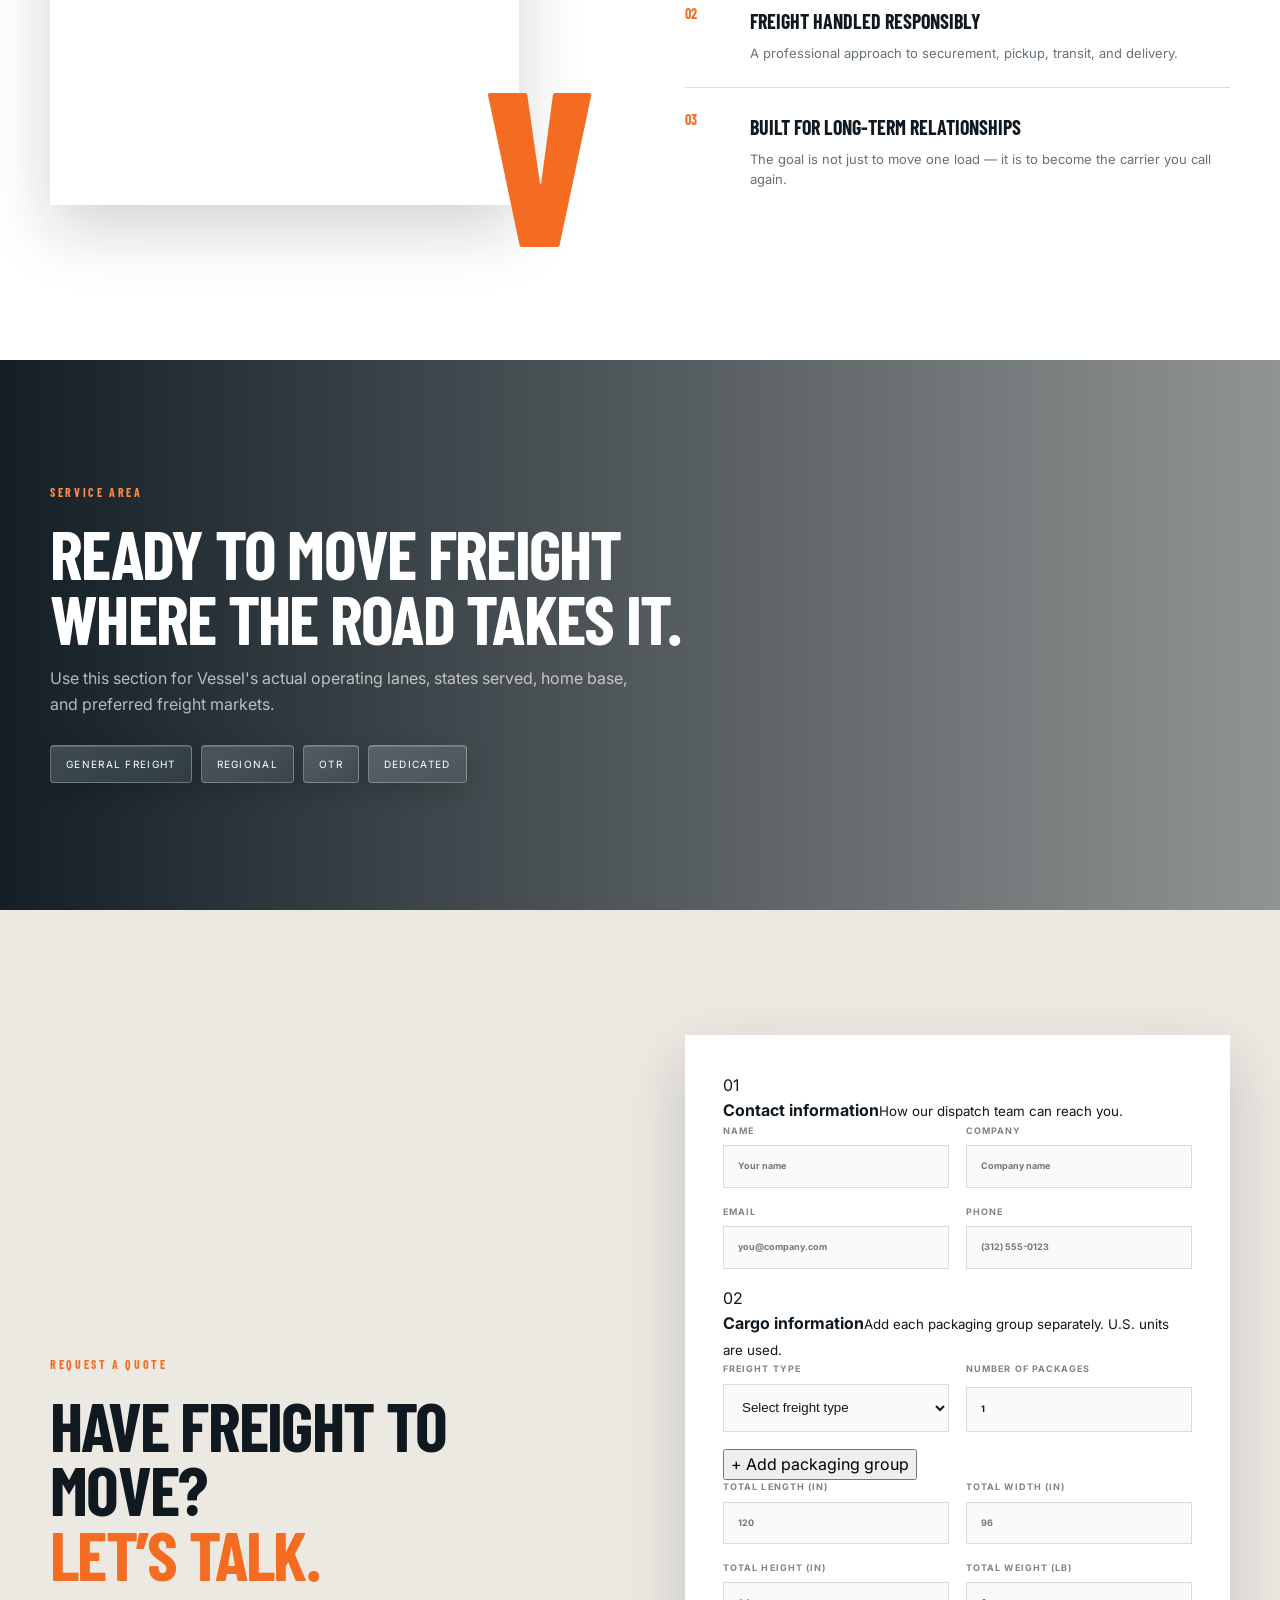
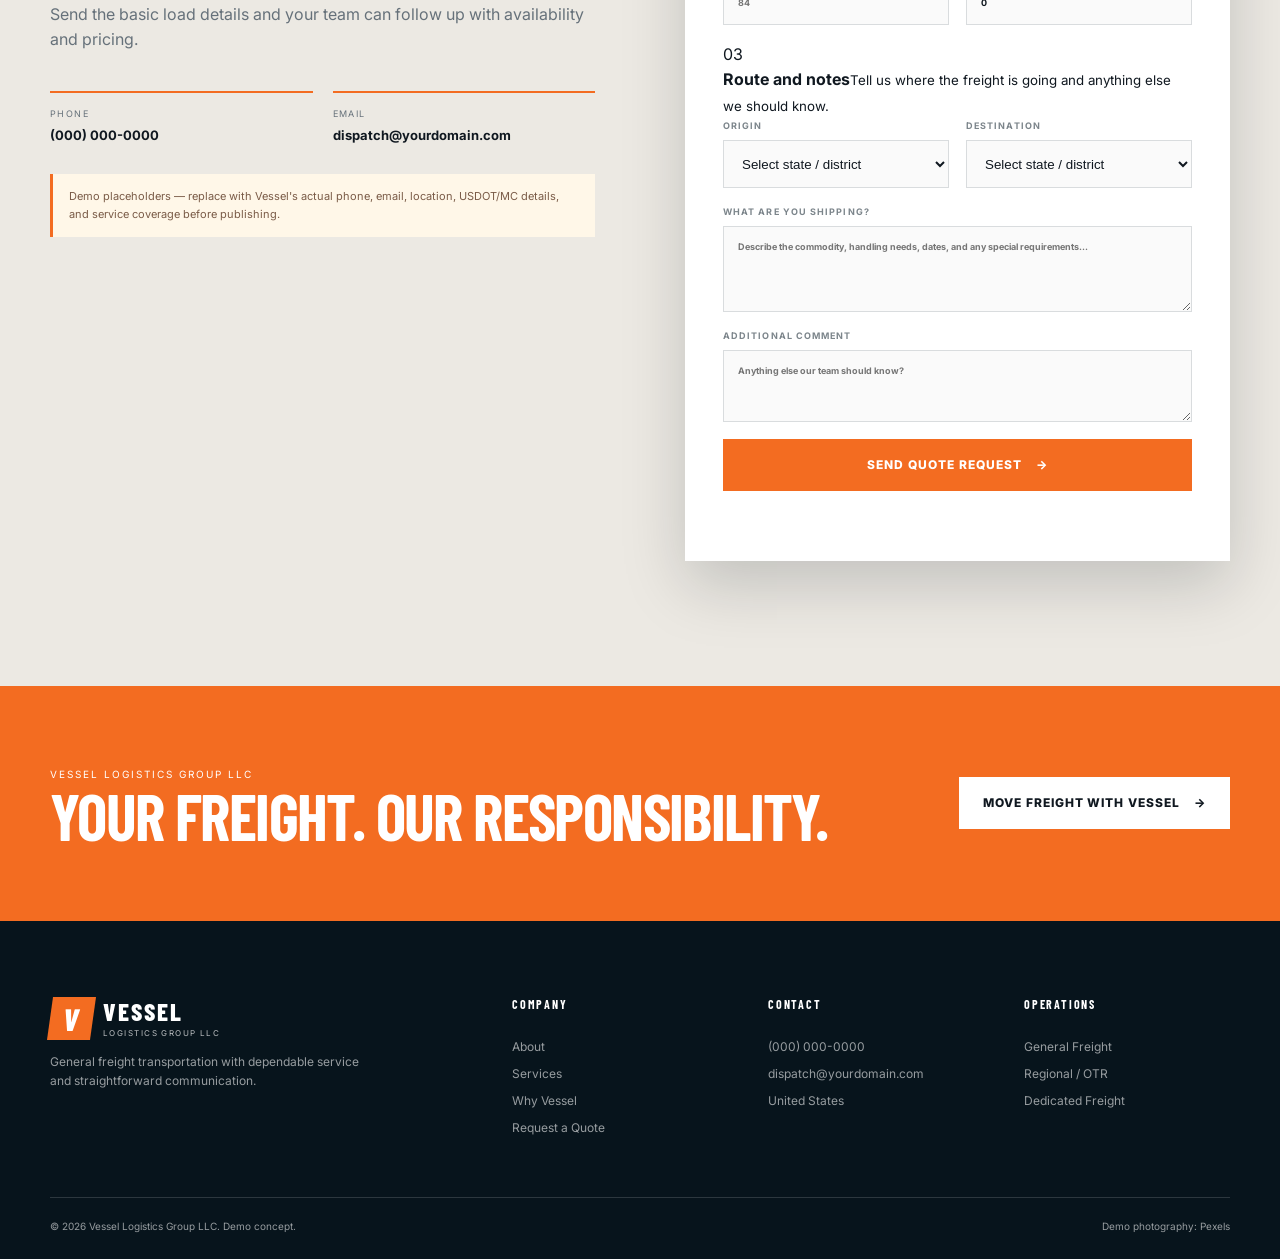
==== commit 74452e5f: "Add structured cargo and fleet workflow (index.html)" ====
--- a/index.html
+++ b/index.html
@@ -184,12 +184,18 @@
         </div>
 
         <form class="quote-form reveal" id="demo-form">
+          <div class="form-heading"><span>01</span><div><strong>Contact information</strong><small>How our dispatch team can reach you.</small></div></div>
           <div class="field-row">
             <label>NAME<input type="text" name="name" placeholder="Your name" maxlength="120" autocomplete="name" required></label>
             <label>COMPANY<input type="text" name="company" placeholder="Company name" maxlength="160" autocomplete="organization" required></label>
           </div>
           <div class="field-row">
             <label>EMAIL<input type="email" name="email" placeholder="you@company.com" maxlength="254" autocomplete="email" required></label>
+            <label>PHONE<input type="tel" name="phone" placeholder="(312) 555-0123" maxlength="14" autocomplete="tel-national" inputmode="tel" required></label>
+          </div>
+
+          <div class="form-heading"><span>02</span><div><strong>Cargo information</strong><small>Add each packaging group separately. U.S. units are used.</small></div></div>
+          <div class="field-row">
             <label>FREIGHT TYPE
               <select name="freight_type" required>
                 <option value="">Select freight type</option>
@@ -203,11 +209,24 @@
                 <option>Other</option>
               </select>
             </label>
-          </div>
-          <div class="field-row">
-            <label>FREIGHT WEIGHT<input type="text" name="freight_weight" placeholder="e.g. 18,000 lbs" maxlength="120" required></label>
-            <label>DIMENSIONS<input type="text" name="freight_dimensions" placeholder="L × W × H, pallets, or units" maxlength="240" required></label>
-          </div>
+            <label>NUMBER OF PACKAGES<input type="number" id="total-packages" value="1" readonly aria-readonly="true"></label>
+          </div>
+
+          <div class="package-groups" id="package-groups"></div>
+          <button class="add-package-btn" id="add-package-group" type="button">+ Add packaging group</button>
+
+          <div class="shipment-totals">
+            <div class="field-row dimension-row">
+              <label>TOTAL LENGTH (IN)<input type="number" name="total_length_in" min="1" max="1200" step="0.01" placeholder="120" required></label>
+              <label>TOTAL WIDTH (IN)<input type="number" name="total_width_in" min="1" max="240" step="0.01" placeholder="96" required></label>
+            </div>
+            <div class="field-row dimension-row">
+              <label>TOTAL HEIGHT (IN)<input type="number" name="total_height_in" min="1" max="240" step="0.01" placeholder="84" required></label>
+              <label>TOTAL WEIGHT (LB)<input type="number" id="total-weight" name="total_weight_lb" value="0" readonly aria-readonly="true"></label>
+            </div>
+          </div>
+
+          <div class="form-heading"><span>03</span><div><strong>Route and notes</strong><small>Tell us where the freight is going and anything else we should know.</small></div></div>
           <div class="field-row">
             <label>ORIGIN
               <select name="pickup_city_state" required>
@@ -247,7 +266,7 @@
             </label>
           </div>
           <label>WHAT ARE YOU SHIPPING?
-            <textarea name="load_details" rows="4" maxlength="4000" placeholder="Describe the commodity, packaging, quantity, handling needs, dates, and any special requirements..." required></textarea>
+            <textarea name="load_details" rows="4" maxlength="4000" placeholder="Describe the commodity, handling needs, dates, and any special requirements..." required></textarea>
           </label>
           <label>ADDITIONAL COMMENT
             <textarea name="additional_comment" rows="3" maxlength="4000" placeholder="Anything else our team should know?"></textarea>
@@ -256,6 +275,28 @@
           <button class="btn submit-btn" type="submit">Send Quote Request <span>→</span></button>
           <p class="form-status" role="status"></p>
         </form>
+
+        <template id="package-group-template">
+          <fieldset class="package-group">
+            <legend><span>PACKAGING GROUP</span><button class="remove-package-group" type="button">Remove</button></legend>
+            <div class="field-row">
+              <label>PACKAGING TYPE
+                <select class="package-type" required>
+                  <option value="">Select packaging</option><option>Pallet</option><option>Crate</option><option>Box</option><option>Drum</option><option>Other</option>
+                </select>
+              </label>
+              <label class="other-package-field" hidden>OTHER PACKAGING<input class="package-type-other" type="text" maxlength="80" placeholder="Describe packaging"></label>
+              <label>GROUP DESCRIPTION<input class="package-description" type="text" maxlength="240" placeholder="e.g. Machine parts" required></label>
+              <label>QUANTITY<input class="package-quantity" type="number" min="1" max="10000" step="1" value="1" required></label>
+            </div>
+            <div class="package-measurements">
+              <label>WEIGHT EACH (LB)<input class="package-weight" type="number" min="0.01" max="100000" step="0.01" required></label>
+              <label>LENGTH EACH (IN)<input class="package-length" type="number" min="0.01" max="1200" step="0.01" required></label>
+              <label>WIDTH EACH (IN)<input class="package-width" type="number" min="0.01" max="240" step="0.01" required></label>
+              <label>HEIGHT EACH (IN)<input class="package-height" type="number" min="0.01" max="240" step="0.01" required></label>
+            </div>
+          </fieldset>
+        </template>
       </div>
     </section>
 
--- a/styles.css
+++ b/styles.css
@@ -132,9 +132,11 @@
 .demo-note { margin-top: 28px; padding: 14px 16px; color: #7a5b47; background: #fff7e8; border-left: 3px solid var(--orange); font-size: 11px; }
 .quote-form { padding: 38px; background: #fff; box-shadow: var(--shadow); }
 .field-row { display: grid; grid-template-columns: 1fr 1fr; gap: 17px; }
-.quote-form label { display: grid; gap: 7px; margin-bottom: 17px; color: #7c858b; font-size: 9px; font-weight: 700; letter-spacing: .12em; }\n.quote-form .hp-field { position: absolute; left: -10000px; width: 1px; height: 1px; overflow: hidden; }
-.quote-form input, .quote-form textarea { width: 100%; border: 1px solid #d9dcde; border-radius: 0; padding: 13px 14px; color: var(--ink); background: #fafafa; outline: 0; resize: vertical; }
-.quote-form input:focus, .quote-form textarea:focus { border-color: var(--orange); box-shadow: 0 0 0 3px rgba(243,108,33,.1); }
+.quote-form label { display: grid; gap: 7px; margin-bottom: 17px; color: #7c858b; font-size: 9px; font-weight: 700; letter-spacing: .12em; }
+.quote-form .hp-field { position: absolute; left: -10000px; width: 1px; height: 1px; overflow: hidden; }
+.quote-form input, .quote-form textarea, .quote-form select { width: 100%; border: 1px solid #d9dcde; border-radius: 0; padding: 13px 14px; color: var(--ink); background: #fafafa; outline: 0; resize: vertical; }
+.quote-form select { min-height: 48px; cursor: pointer; }
+.quote-form input:focus, .quote-form textarea:focus, .quote-form select:focus { border-color: var(--orange); box-shadow: 0 0 0 3px rgba(243,108,33,.1); }
 .submit-btn { width: 100%; border: 0; }
 .form-status { min-height: 20px; margin: 12px 0 0; text-align: center; color: #14703b; font-size: 12px; }
 
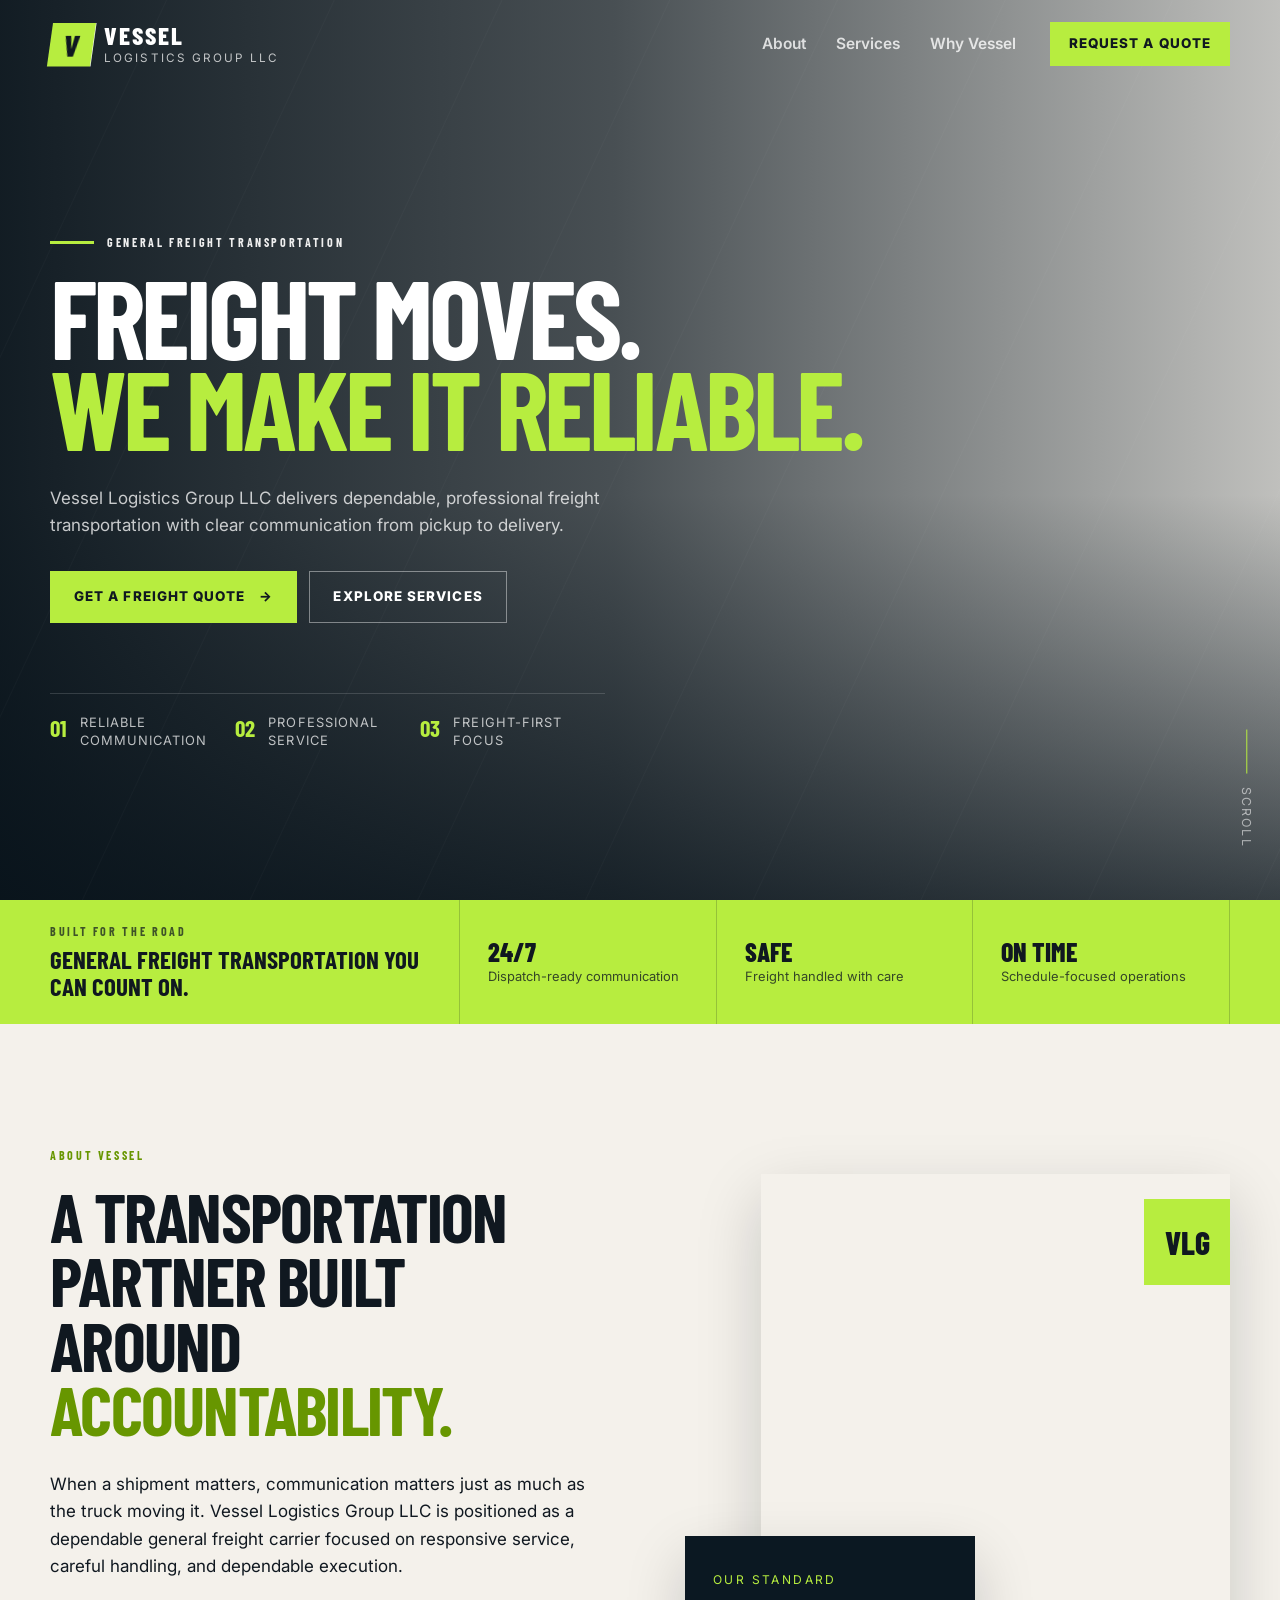
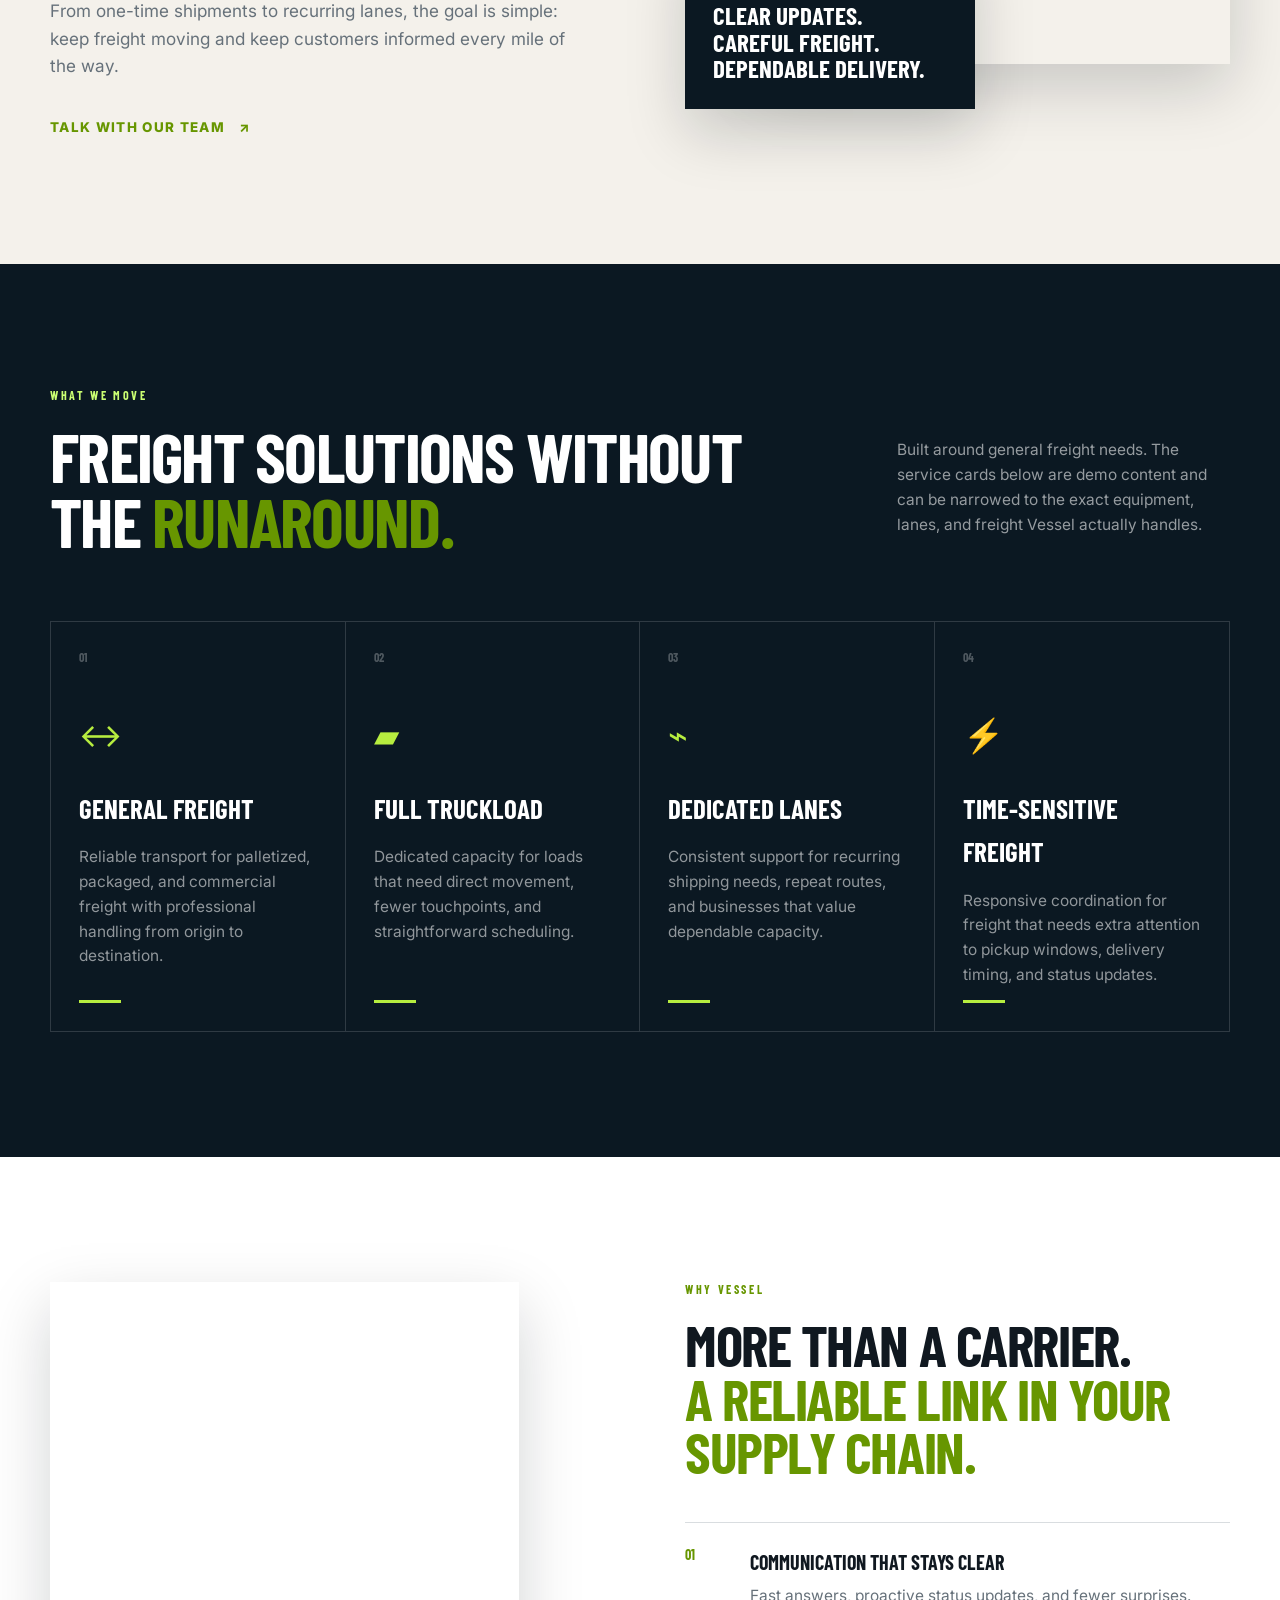
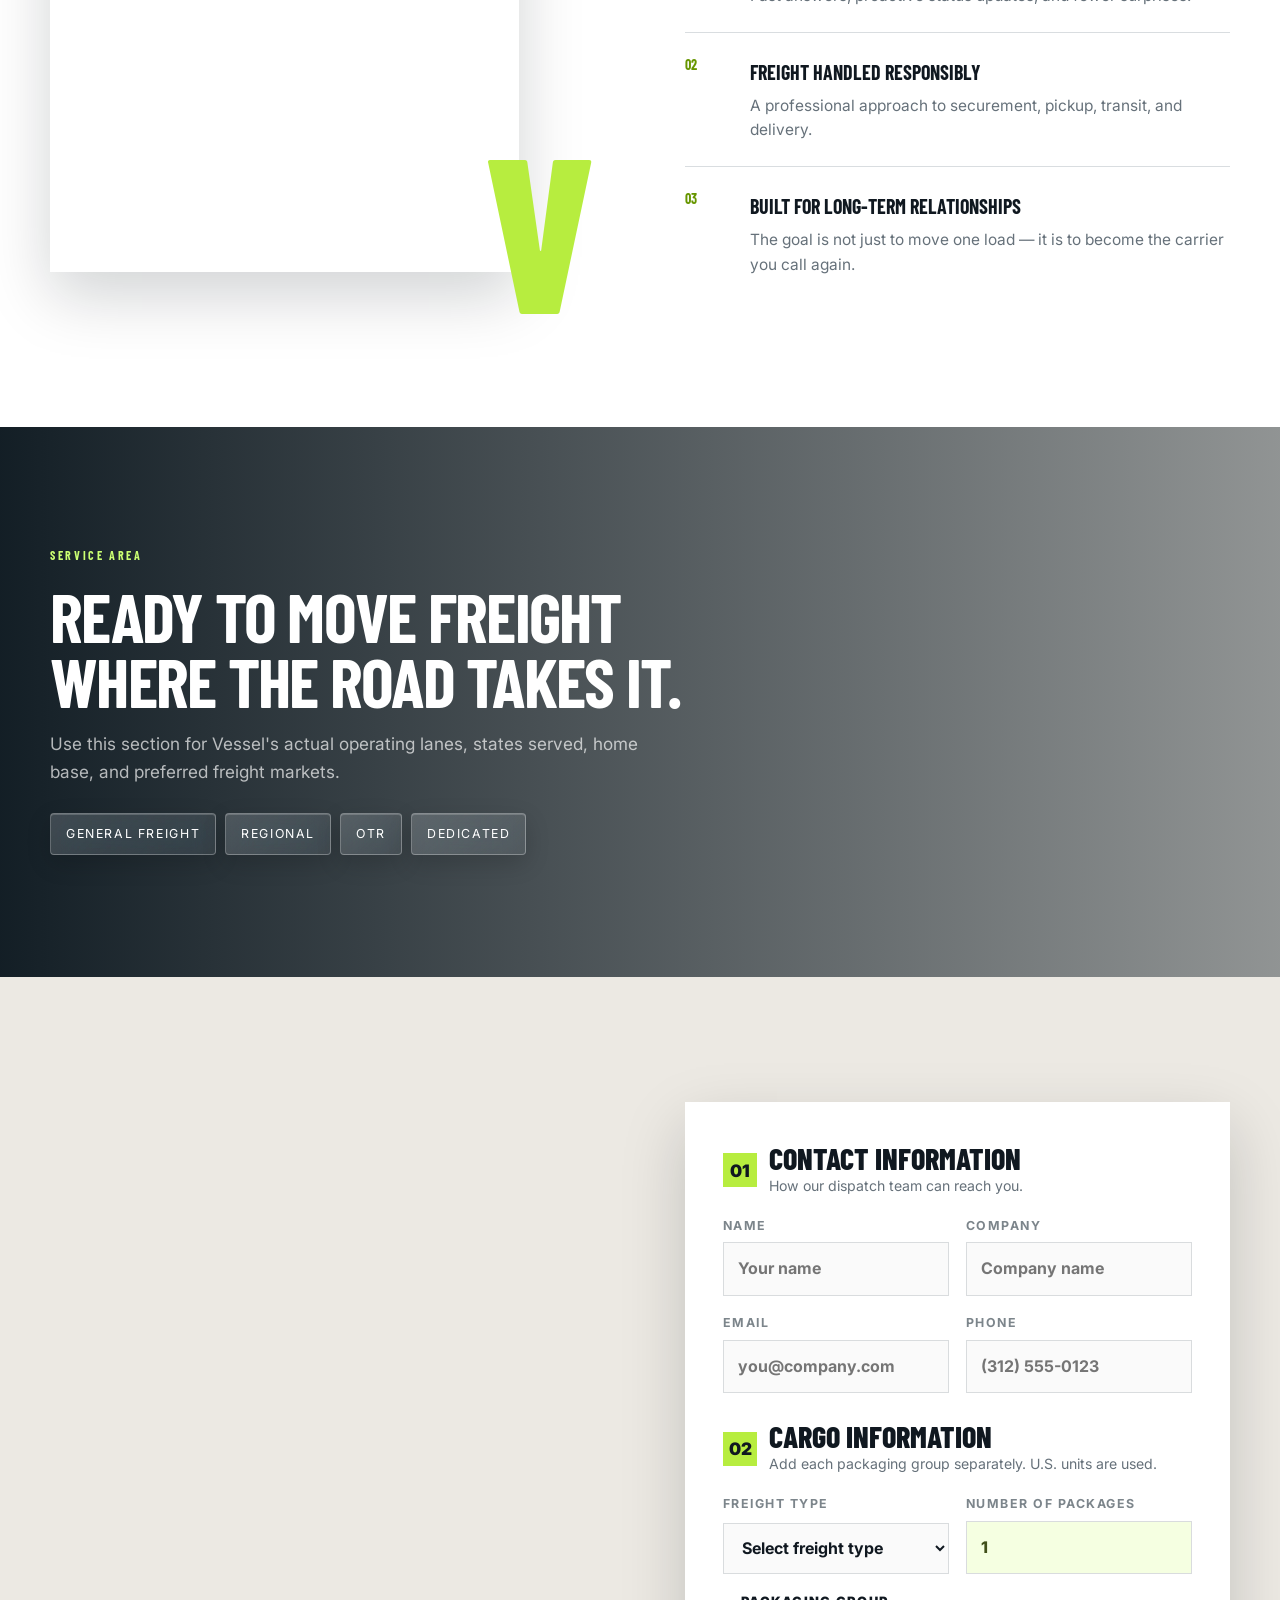
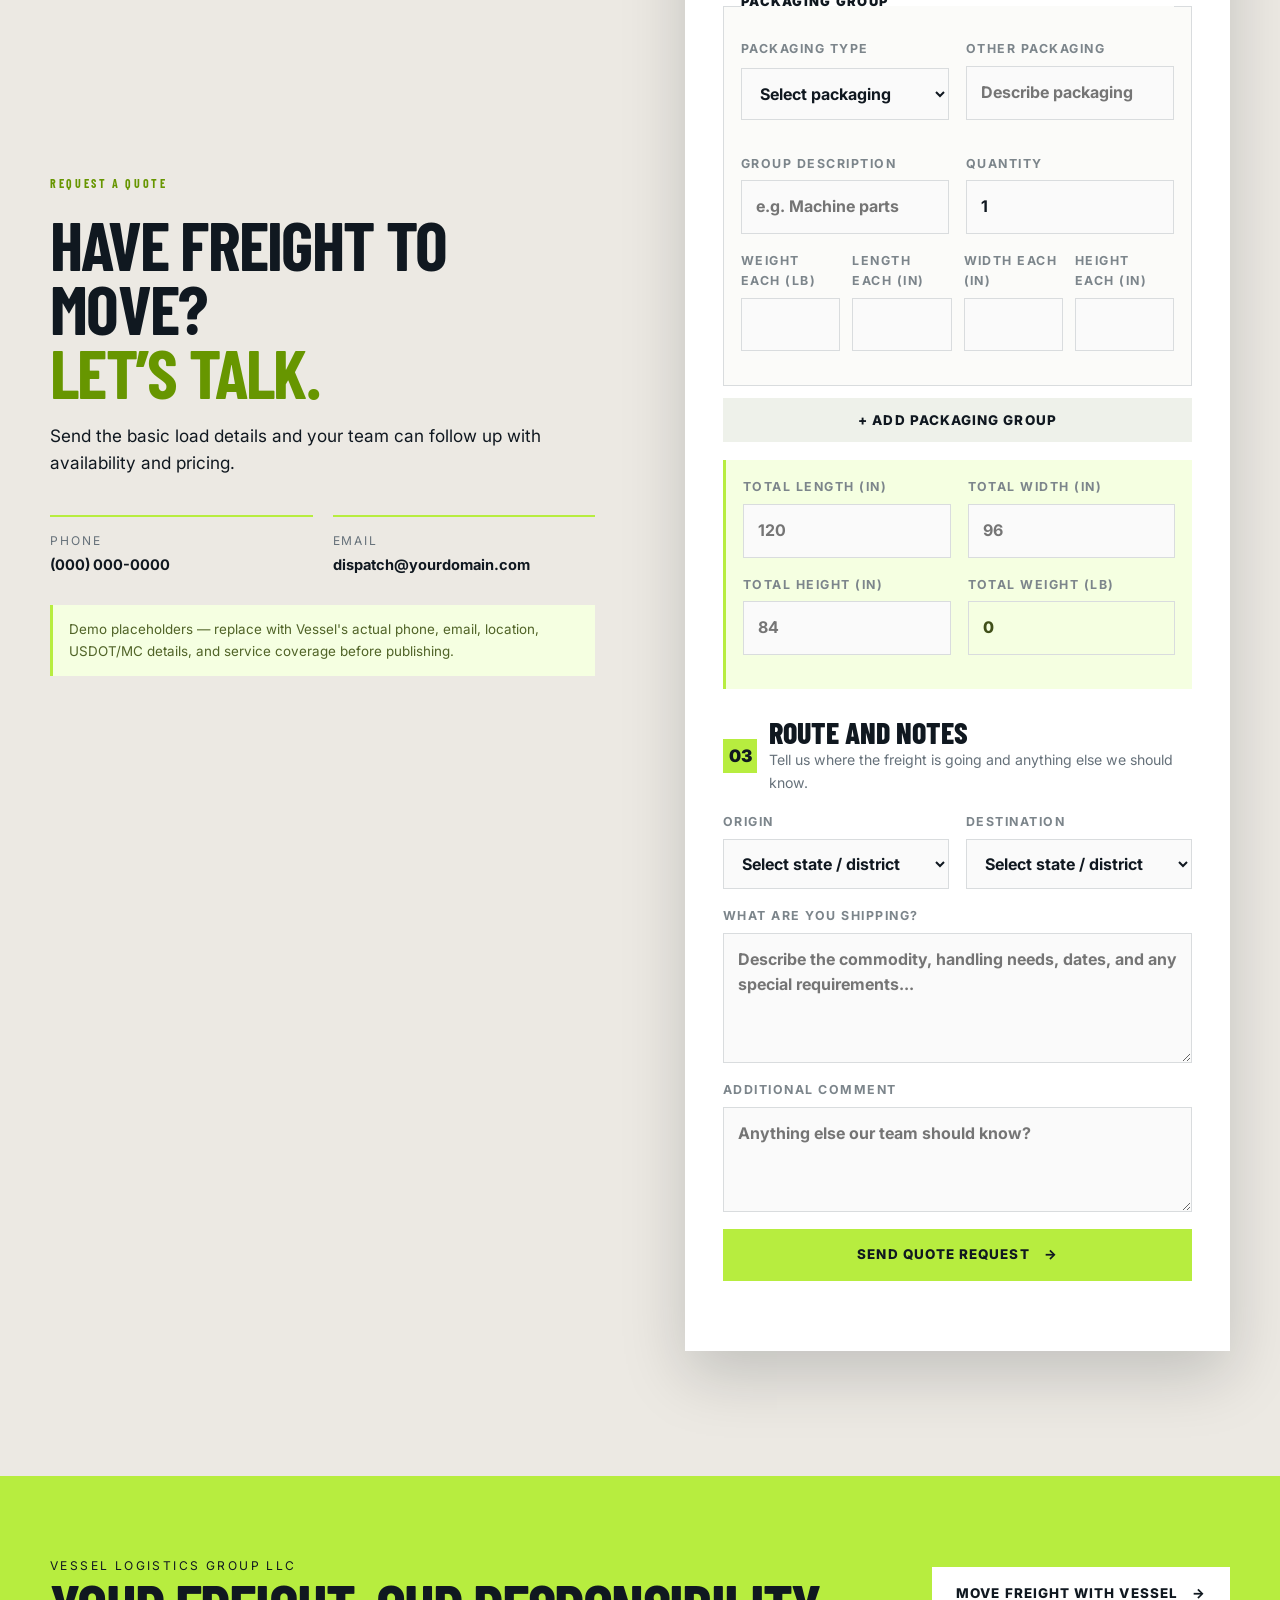
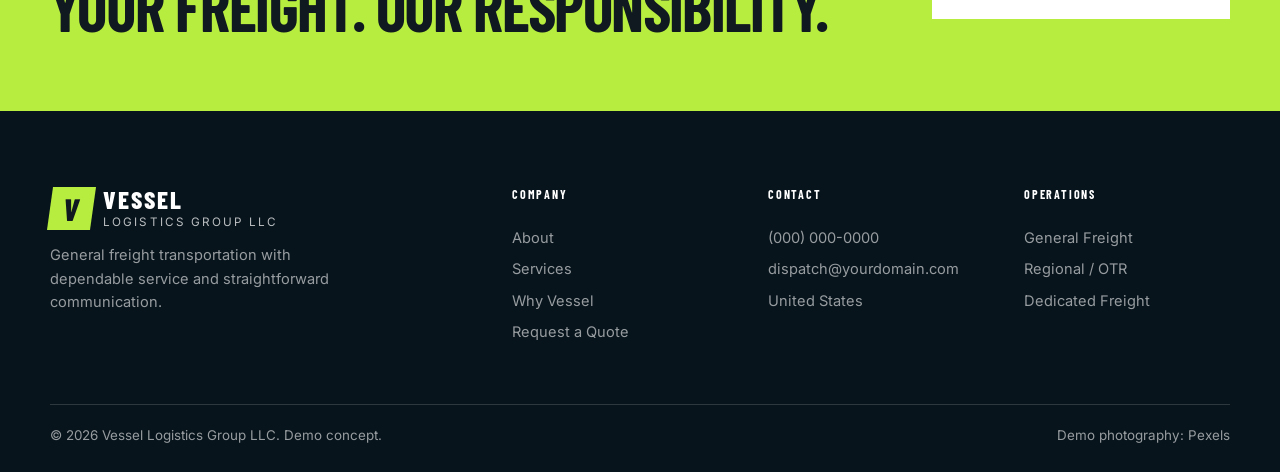
==== commit 345fc213: "Restore orange theme and secure dashboard (index.html)" ====
--- a/index.html
+++ b/index.html
@@ -173,14 +173,18 @@
     <section class="section quote" id="quote">
       <div class="container quote-grid">
         <div class="quote-copy reveal">
-          <div class="section-kicker">REQUEST A QUOTE</div>
-          <h2>Have freight to move?<br><span>Let’s talk.</span></h2>
-          <p>Send the basic load details and your team can follow up with availability and pricing.</p>
-          <div class="contact-mini">
-            <div><small>PHONE</small><strong>(000) 000-0000</strong></div>
-            <div><small>EMAIL</small><strong>dispatch@yourdomain.com</strong></div>
-          </div>
-          <div class="demo-note">Demo placeholders — replace with Vessel's actual phone, email, location, USDOT/MC details, and service coverage before publishing.</div>
+          <div class="quote-heading">
+            <div class="section-kicker">REQUEST A QUOTE</div>
+            <h2>Have freight to move?<br><span>Let’s talk.</span></h2>
+            <p>Send the basic load details and your team can follow up with availability and pricing.</p>
+          </div>
+          <div class="quote-side">
+            <div class="contact-mini">
+              <div><small>PHONE</small><strong>(000) 000-0000</strong></div>
+              <div><small>EMAIL</small><strong>dispatch@yourdomain.com</strong></div>
+            </div>
+            <div class="demo-note">Demo placeholders — replace with Vessel's actual phone, email, location, USDOT/MC details, and service coverage before publishing.</div>
+          </div>
         </div>
 
         <form class="quote-form reveal" id="demo-form">
--- a/styles.css
+++ b/styles.css
@@ -4,7 +4,9 @@
   --paper: #f4f1eb;
   --white: #fff;
   --muted: #66717a;
-  --orange: #f36c21;
+  --lime: #b7ed3f;
+  --lime-hover: #9fd32f;
+  --lime-text: #679600;
   --line: rgba(255,255,255,.15);
   --shadow: 0 24px 60px rgba(5,15,22,.18);
 }
@@ -20,17 +22,17 @@
 .site-header.scrolled { background: rgba(9,22,31,.94); backdrop-filter: blur(14px); border-color: rgba(255,255,255,.12); }
 .nav-wrap { min-height: 88px; display: flex; align-items: center; gap: 34px; }
 .brand { color: #fff; display: flex; align-items: center; gap: 11px; margin-right: auto; }
-.brand-mark { width: 43px; height: 43px; display: grid; place-items: center; color: #fff; background: var(--orange); font: 800 31px/1 "Barlow Condensed"; transform: skew(-8deg); }
+.brand-mark { width: 43px; height: 43px; display: grid; place-items: center; color: var(--ink); background: var(--lime); font: 800 31px/1 "Barlow Condensed"; transform: skew(-8deg); }
 .brand-copy { display: grid; line-height: 1; }
 .brand-copy strong { font: 800 25px/1 "Barlow Condensed"; letter-spacing: .08em; }
 .brand-copy small { margin-top: 5px; font-size: 8px; letter-spacing: .18em; opacity: .72; }
 .nav-links { display: flex; gap: 30px; color: #fff; font-size: 13px; font-weight: 600; }
 .nav-links a { opacity: .78; transition: .2s; }
-.nav-links a:hover { opacity: 1; color: var(--orange); }
-.btn { min-height: 52px; padding: 0 23px; display: inline-flex; align-items: center; justify-content: center; gap: 14px; border: 1px solid var(--orange); background: var(--orange); color: #fff; font-size: 12px; font-weight: 800; letter-spacing: .08em; text-transform: uppercase; cursor: pointer; transition: transform .2s, background .2s, color .2s; }
-.btn:hover { transform: translateY(-2px); background: #dc5812; }
+.nav-links a:hover { opacity: 1; color: var(--lime); }
+.btn { min-height: 52px; padding: 0 23px; display: inline-flex; align-items: center; justify-content: center; gap: 14px; border: 1px solid var(--lime); background: var(--lime); color: var(--ink); font-size: 12px; font-weight: 800; letter-spacing: .08em; text-transform: uppercase; cursor: pointer; transition: transform .2s, background .2s, color .2s; }
+.btn:hover { transform: translateY(-2px); background: var(--lime-hover); }
 .btn-small { min-height: 44px; padding-inline: 18px; }
-.btn-ghost { background: transparent; border-color: rgba(255,255,255,.42); }
+.btn-ghost { background: transparent; border-color: rgba(255,255,255,.42); color: #fff; }
 .btn-ghost:hover { background: #fff; color: var(--ink); }
 .btn-white { background: #fff; border-color: #fff; color: var(--ink); }
 .menu-toggle { display: none; background: none; border: 0; padding: 8px; }
@@ -44,22 +46,22 @@
 .hero-content { padding-top: 85px; }
 .eyebrow, .section-kicker, .mini-label { font: 700 12px/1 "Barlow Condensed"; letter-spacing: .22em; }
 .eyebrow { display: flex; align-items: center; gap: 13px; color: #efefef; }
-.eyebrow span { width: 44px; height: 3px; background: var(--orange); }
+.eyebrow span { width: 44px; height: 3px; background: var(--lime); }
 .hero h1, h2, h3 { font-family: "Barlow Condensed", Arial, sans-serif; margin: 0; }
 .hero h1 { max-width: 870px; margin-top: 22px; font-size: clamp(68px, 8.7vw, 126px); line-height: .82; text-transform: uppercase; letter-spacing: -.035em; }
-.hero h1 em { color: var(--orange); font-style: normal; }
+.hero h1 em { color: var(--lime); font-style: normal; }
 .hero-content > p { width: min(620px, 90%); margin: 32px 0; color: rgba(255,255,255,.76); font-size: 17px; }
 .hero-actions { display: flex; gap: 12px; }
 .hero-meta { margin-top: 70px; display: flex; gap: 0; width: fit-content; border-top: 1px solid var(--line); }
 .hero-meta div { min-width: 185px; padding: 20px 28px 0 0; display: flex; gap: 13px; }
-.hero-meta strong { color: var(--orange); font: 700 23px "Barlow Condensed"; }
+.hero-meta strong { color: var(--lime); font: 700 23px "Barlow Condensed"; }
 .hero-meta span { font-size: 11px; line-height: 1.35; letter-spacing: .08em; text-transform: uppercase; color: rgba(255,255,255,.72); }
 .scroll-cue { position: absolute; right: 34px; bottom: 42px; display: flex; align-items: center; gap: 13px; color: rgba(255,255,255,.55); font-size: 9px; letter-spacing: .18em; transform: rotate(90deg); transform-origin: right center; }
-.scroll-cue span { width: 44px; height: 1px; background: var(--orange); }
-
-.trust-strip { color: #fff; background: var(--orange); }
+.scroll-cue span { width: 44px; height: 1px; background: var(--lime); }
+
+.trust-strip { color: var(--ink); background: var(--lime); }
 .trust-grid { min-height: 124px; display: grid; grid-template-columns: 1.6fr repeat(3, 1fr); align-items: stretch; }
-.trust-grid > div { padding: 25px 28px; display: flex; flex-direction: column; justify-content: center; border-right: 1px solid rgba(255,255,255,.25); }
+.trust-grid > div { padding: 25px 28px; display: flex; flex-direction: column; justify-content: center; border-right: 1px solid rgba(16,24,32,.2); }
 .trust-copy { padding-left: 0 !important; }
 .trust-copy strong { font: 700 25px "Barlow Condensed"; max-width: 370px; line-height: 1.05; text-transform: uppercase; }
 .mini-label { opacity: .72; margin-bottom: 9px; }
@@ -68,20 +70,20 @@
 
 .section { padding: 125px 0; }
 .two-col, .why-grid, .quote-grid { display: grid; grid-template-columns: 1fr 1fr; gap: 90px; align-items: center; }
-.section-kicker { color: var(--orange); margin-bottom: 23px; }
-.section-kicker.light { color: #ff8a4c; }
+.section-kicker { color: var(--lime-text); margin-bottom: 23px; }
+.section-kicker.light { color: #cbff72; }
 .section h2, .coverage h2, .cta-band h2 { font-size: clamp(45px, 5.4vw, 76px); line-height: .93; text-transform: uppercase; letter-spacing: -.025em; }
-.section h2 span, .coverage h2 span { color: var(--orange); }
+.section h2 span, .coverage h2 span { color: var(--lime-text); }
 .section-copy p { color: var(--muted); max-width: 620px; }
 .section-copy .lead { color: var(--ink); font-size: 17px; margin-top: 30px; }
-.text-link { display: inline-flex; gap: 14px; color: var(--orange); margin-top: 20px; font-size: 12px; font-weight: 800; text-transform: uppercase; letter-spacing: .1em; }
+.text-link { display: inline-flex; gap: 14px; color: var(--lime-text); margin-top: 20px; font-size: 12px; font-weight: 800; text-transform: uppercase; letter-spacing: .1em; }
 .about-visual { position: relative; min-height: 540px; }
 .image-frame, .road-photo { width: 86%; height: 490px; background-size: cover; background-position: center; box-shadow: var(--shadow); }
 .loading-dock { margin-left: auto; background-image: url("https://images.pexels.com/photos/1267338/pexels-photo-1267338.jpeg?auto=compress&cs=tinysrgb&w=1400"); }
 .visual-card { position: absolute; left: 0; bottom: 5px; width: 290px; padding: 28px; color: #fff; background: var(--navy); box-shadow: var(--shadow); }
-.visual-card span { font-size: 10px; letter-spacing: .2em; color: var(--orange); }
+.visual-card span { font-size: 10px; letter-spacing: .2em; color: var(--lime); }
 .visual-card strong { display: block; margin-top: 11px; font: 700 25px/1.05 "Barlow Condensed"; text-transform: uppercase; }
-.corner-mark { position: absolute; right: 0; top: 25px; width: 86px; height: 86px; display: grid; place-items: center; color: #fff; background: var(--orange); font: 800 32px "Barlow Condensed"; }
+.corner-mark { position: absolute; right: 0; top: 25px; width: 86px; height: 86px; display: grid; place-items: center; color: var(--ink); background: var(--lime); font: 800 32px "Barlow Condensed"; }
 
 .services { color: #fff; background: var(--navy); }
 .section-head { display: grid; grid-template-columns: 1.4fr .6fr; gap: 70px; align-items: end; }
@@ -91,19 +93,19 @@
 .service-card:last-child { border: 0; }
 .service-card:hover { background: rgba(255,255,255,.055); transform: translateY(-5px); }
 .service-no { color: rgba(255,255,255,.28); font: 700 12px "Barlow Condensed"; }
-.service-icon { margin: 38px 0 22px; color: var(--orange); font-size: 50px; line-height: 1; }
+.service-icon { margin: 45px 0 25px; color: var(--lime); font-size: 33px; }
 .service-card h3 { font-size: 27px; text-transform: uppercase; }
 .service-card p { color: rgba(255,255,255,.55); font-size: 13px; }
-.card-line { position: absolute; left: 28px; bottom: 28px; width: 42px; height: 3px; background: var(--orange); }
+.card-line { position: absolute; left: 28px; bottom: 28px; width: 42px; height: 3px; background: var(--lime); }
 
 .why-us { background: #fff; }
 .why-image { min-height: 620px; position: relative; }
 .road-photo { width: 86%; height: 590px; background-image: url("https://images.pexels.com/photos/2199293/pexels-photo-2199293.jpeg?auto=compress&cs=tinysrgb&w=1400"); }
-.big-number { position: absolute; right: 0; bottom: -12px; color: var(--orange); font: 800 220px/.8 "Barlow Condensed"; }
+.big-number { position: absolute; right: 0; bottom: -12px; color: var(--lime); font: 800 220px/.8 "Barlow Condensed"; }
 .why-content h2 { font-size: clamp(43px, 4.5vw, 66px); }
 .feature-list { margin-top: 43px; }
 .feature { display: grid; grid-template-columns: 45px 1fr; gap: 20px; padding: 23px 0; border-top: 1px solid #d9dde0; }
-.feature-num { color: var(--orange); font: 700 14px "Barlow Condensed"; }
+.feature-num { color: var(--lime-text); font: 700 14px "Barlow Condensed"; }
 .feature h3 { font-size: 20px; text-transform: uppercase; }
 .feature p { margin: 6px 0 0; color: var(--muted); font-size: 13px; }
 
@@ -126,21 +128,37 @@
 .quote { background: #ece9e3; }
 .quote-copy > p { color: var(--muted); }
 .contact-mini { display: grid; grid-template-columns: 1fr 1fr; gap: 20px; margin-top: 38px; }
-.contact-mini div { display: grid; gap: 4px; padding-top: 14px; border-top: 2px solid var(--orange); }
+.contact-mini div { display: grid; gap: 4px; padding-top: 14px; border-top: 2px solid var(--lime); }
 .contact-mini small { font-size: 9px; letter-spacing: .16em; color: var(--muted); }
 .contact-mini strong { font-size: 13px; }
-.demo-note { margin-top: 28px; padding: 14px 16px; color: #7a5b47; background: #fff7e8; border-left: 3px solid var(--orange); font-size: 11px; }
+.demo-note { margin-top: 28px; padding: 14px 16px; color: #506327; background: #f5ffe1; border-left: 3px solid var(--lime); font-size: 11px; }
 .quote-form { padding: 38px; background: #fff; box-shadow: var(--shadow); }
 .field-row { display: grid; grid-template-columns: 1fr 1fr; gap: 17px; }
 .quote-form label { display: grid; gap: 7px; margin-bottom: 17px; color: #7c858b; font-size: 9px; font-weight: 700; letter-spacing: .12em; }
 .quote-form .hp-field { position: absolute; left: -10000px; width: 1px; height: 1px; overflow: hidden; }
-.quote-form input, .quote-form textarea, .quote-form select { width: 100%; border: 1px solid #d9dcde; border-radius: 0; padding: 13px 14px; color: var(--ink); background: #fafafa; outline: 0; resize: vertical; }
-.quote-form select { min-height: 48px; cursor: pointer; }
-.quote-form input:focus, .quote-form textarea:focus, .quote-form select:focus { border-color: var(--orange); box-shadow: 0 0 0 3px rgba(243,108,33,.1); }
+.quote-form input, .quote-form textarea, .quote-form select { width: 100%; border: 1px solid #d9dcde; border-radius: 0; padding: 13px 14px; color: var(--ink); background: #fafafa; outline: 0; resize: vertical; font: inherit; }
+.quote-form input:focus, .quote-form textarea:focus, .quote-form select:focus { border-color: var(--lime); box-shadow: 0 0 0 3px rgba(183,237,63,.18); }
+.quote-form input[readonly] { color: #405019; background: #f5ffe1; font-weight: 800; }
+.form-heading { margin: 3px 0 18px; padding-top: 7px; display: flex; align-items: center; gap: 12px; border-top: 1px solid var(--line); }
+.form-heading:first-child { padding-top: 0; border-top: 0; }
+.form-heading > span { width: 34px; height: 34px; display: grid; place-items: center; flex: 0 0 auto; color: var(--ink); background: var(--lime); font-weight: 900; }
+.form-heading div { display: grid; gap: 2px; }
+.form-heading strong { font: 800 clamp(1.25rem,1vw + 1rem,1.75rem)/1 "Barlow Condensed"; text-transform: uppercase; }
+.form-heading small { color: var(--muted); font-size: .82rem; }
+.package-groups { display: grid; gap: 14px; }
+.package-group { min-width: 0; margin: 0; padding: 17px; border: 1px solid #d9dcde; background: #fbfbf9; }
+.package-group legend { width: 100%; padding: 0 0 9px; display: flex; align-items: center; justify-content: space-between; color: var(--ink); font-size: .75rem; font-weight: 900; letter-spacing: .1em; }
+.remove-package-group, .add-package-btn { border: 0; cursor: pointer; font: inherit; font-weight: 800; text-transform: uppercase; }
+.remove-package-group { color: #a33; background: transparent; font-size: .72rem; }
+.remove-package-group:disabled { visibility: hidden; }
+.add-package-btn { width: 100%; min-height: 44px; margin: 12px 0 18px; color: var(--ink); background: #eef1ea; font-size: .78rem; letter-spacing: .08em; }
+.add-package-btn:hover { background: #e3e8dc; }
+.package-measurements { display: grid; grid-template-columns: repeat(4,1fr); gap: 12px; }
+.shipment-totals { margin-bottom: 20px; padding: 17px; background: #f5ffe1; border-left: 3px solid var(--lime); }
 .submit-btn { width: 100%; border: 0; }
 .form-status { min-height: 20px; margin: 12px 0 0; text-align: center; color: #14703b; font-size: 12px; }
 
-.cta-band { color: #fff; background: var(--orange); }
+.cta-band { color: var(--ink); background: var(--lime); }
 .cta-inner { min-height: 235px; display: flex; align-items: center; justify-content: space-between; gap: 40px; }
 .cta-inner > div > span { font-size: 10px; letter-spacing: .2em; }
 .cta-band h2 { font-size: clamp(43px, 5vw, 70px); }
@@ -152,7 +170,7 @@
 .footer-brand p { max-width: 310px; font-size: 12px; }
 .footer h4 { margin: 0 0 18px; color: #fff; font: 700 12px "Barlow Condensed"; letter-spacing: .15em; }
 .footer-grid > div:not(:first-child) { display: flex; flex-direction: column; gap: 8px; font-size: 12px; }
-.footer-grid a:hover { color: var(--orange); }
+.footer-grid a:hover { color: var(--lime); }
 .footer-bottom { display: flex; justify-content: space-between; margin-top: 60px; padding-top: 20px; border-top: 1px solid var(--line); font-size: 10px; }
 .reveal { opacity: 0; transform: translateY(24px); transition: opacity .7s ease, transform .7s ease; }
 .reveal.visible { opacity: 1; transform: none; }
@@ -194,15 +212,34 @@
   .big-number { font-size: 150px; }
   .coverage { min-height: 600px; }
   .field-row { grid-template-columns: 1fr; gap: 0; }
+  .package-measurements { grid-template-columns: 1fr 1fr; }
   .quote-form { padding: 25px; }
   .cta-inner { padding-block: 45px; align-items: flex-start; flex-direction: column; }
   .footer-grid { grid-template-columns: 1fr 1fr; }
+}
+
+html { font-size: clamp(15px, .25vw + 14px, 18px); }
+body { font-size: 1rem; }
+.brand-copy small { font-size: .68rem; }
+.nav-links { font-size: .9rem; }
+.btn, .text-link { font-size: .78rem; }
+.hero-meta span, .trust-item span { font-size: .75rem; }
+.section-head > p, .service-card p, .feature p { font-size: .9rem; }
+.visual-card span, .contact-mini small, .cta-inner > div > span { font-size: .7rem; }
+.coverage-tags span, .scroll-cue { font-size: .72rem; }
+.contact-mini strong, .footer-brand p, .footer-grid > div:not(:first-child) { font-size: .85rem; }
+.demo-note, .form-status, .footer-bottom { font-size: .78rem; }
+.quote-form label { font-size: .72rem; }
+.quote-form input, .quote-form textarea, .quote-form select { font-size: max(16px,.92rem); }
+
+@media (max-width: 480px) {
+  .package-measurements { grid-template-columns: 1fr; }
 }
 @media (max-width: 480px) {
   .brand-copy strong { font-size: 21px; }
   .hero-meta { display: grid; grid-template-columns: repeat(3, 1fr); }
   .hero-meta div { display: grid; gap: 2px; }
-  .hero-meta span { font-size: 8px; }
+  .hero-meta span { font-size: .7rem; }
   .trust-grid, .contact-mini, .footer-grid { grid-template-columns: 1fr; }
   .footer-bottom { flex-direction: column; gap: 8px; }
 }
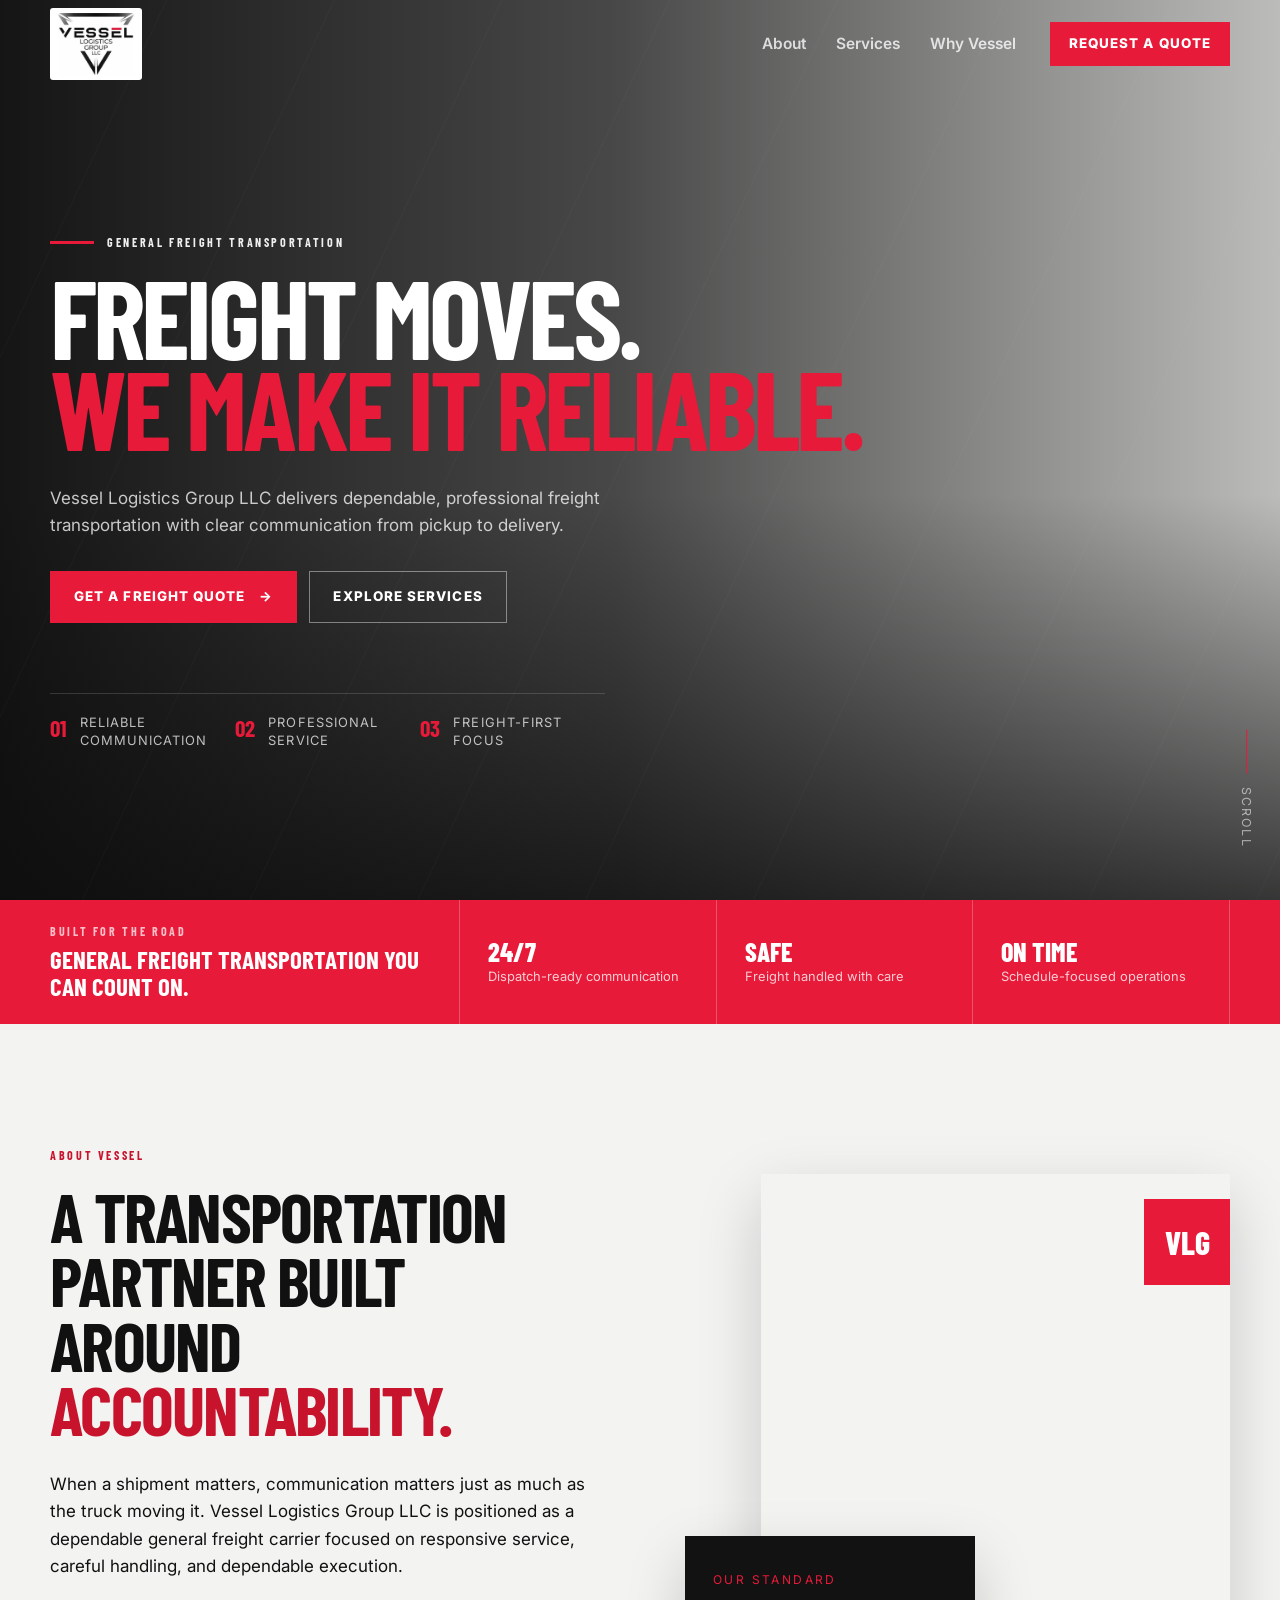
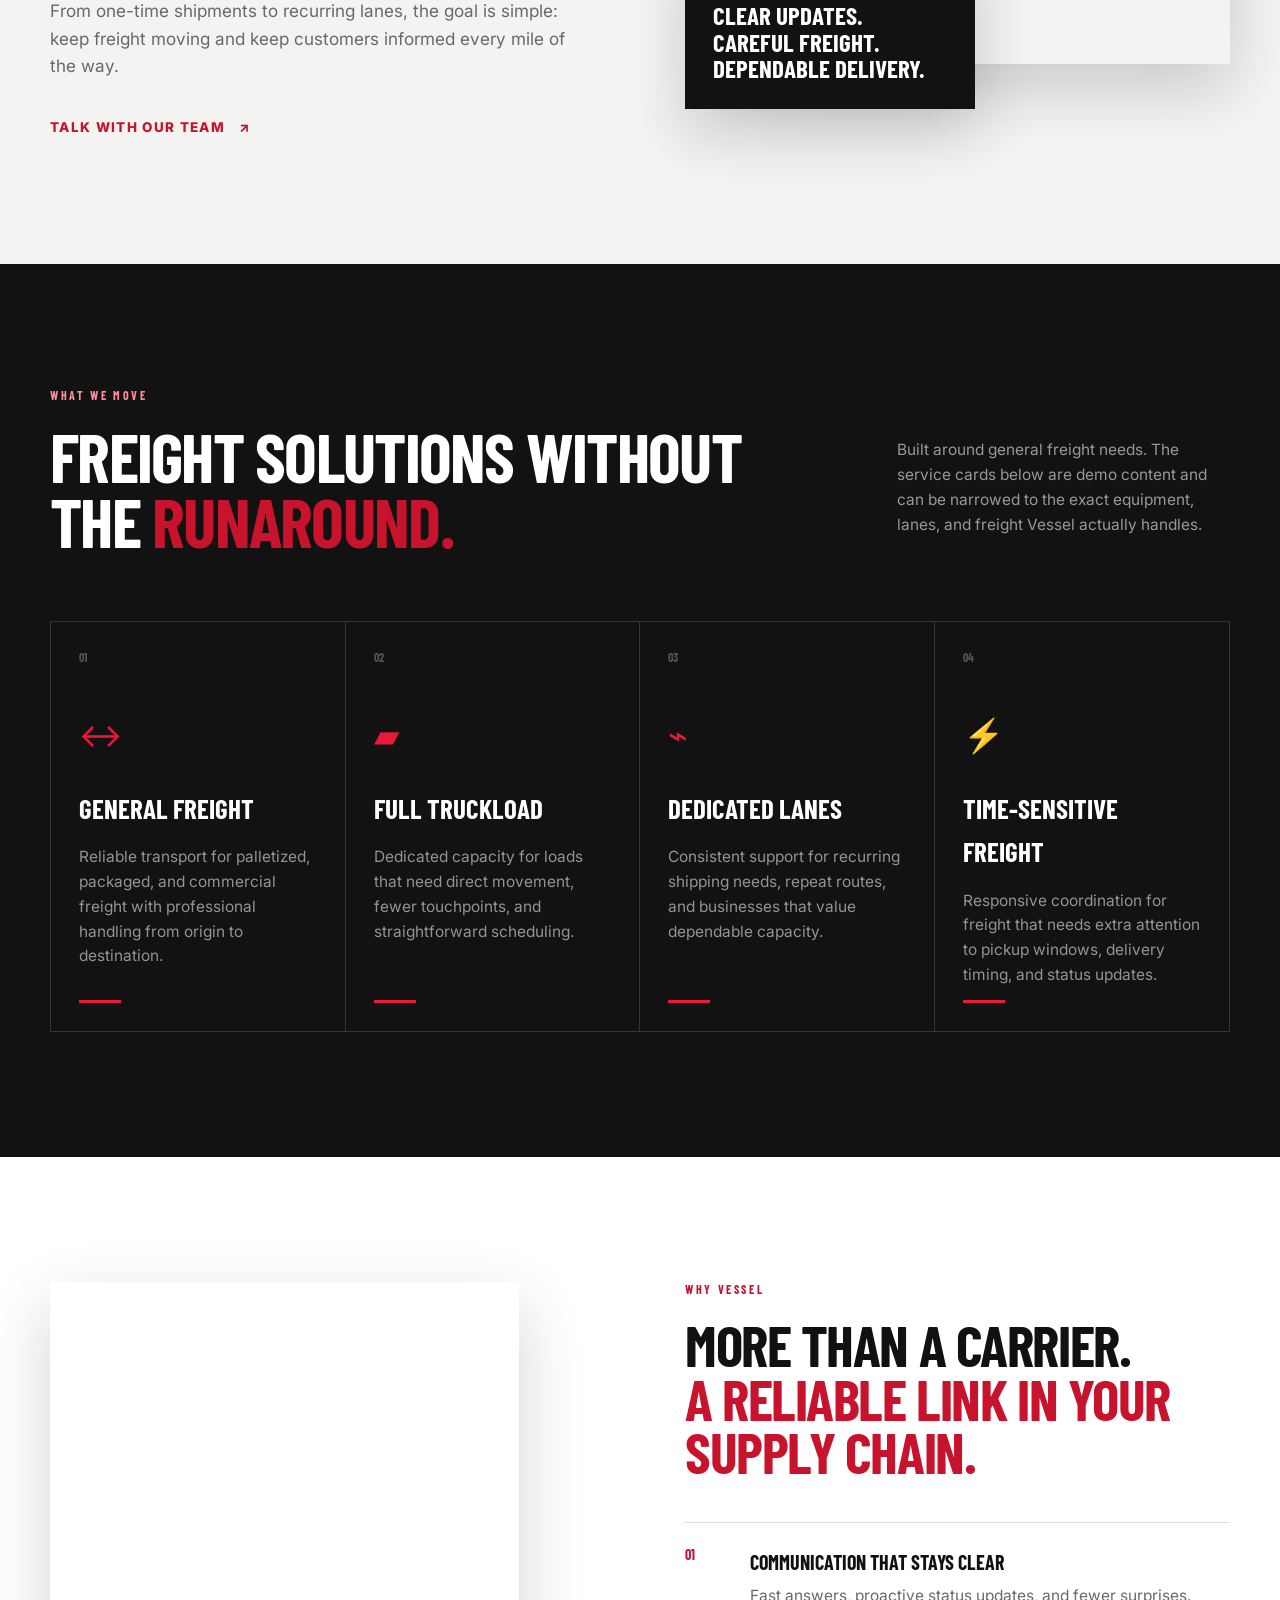
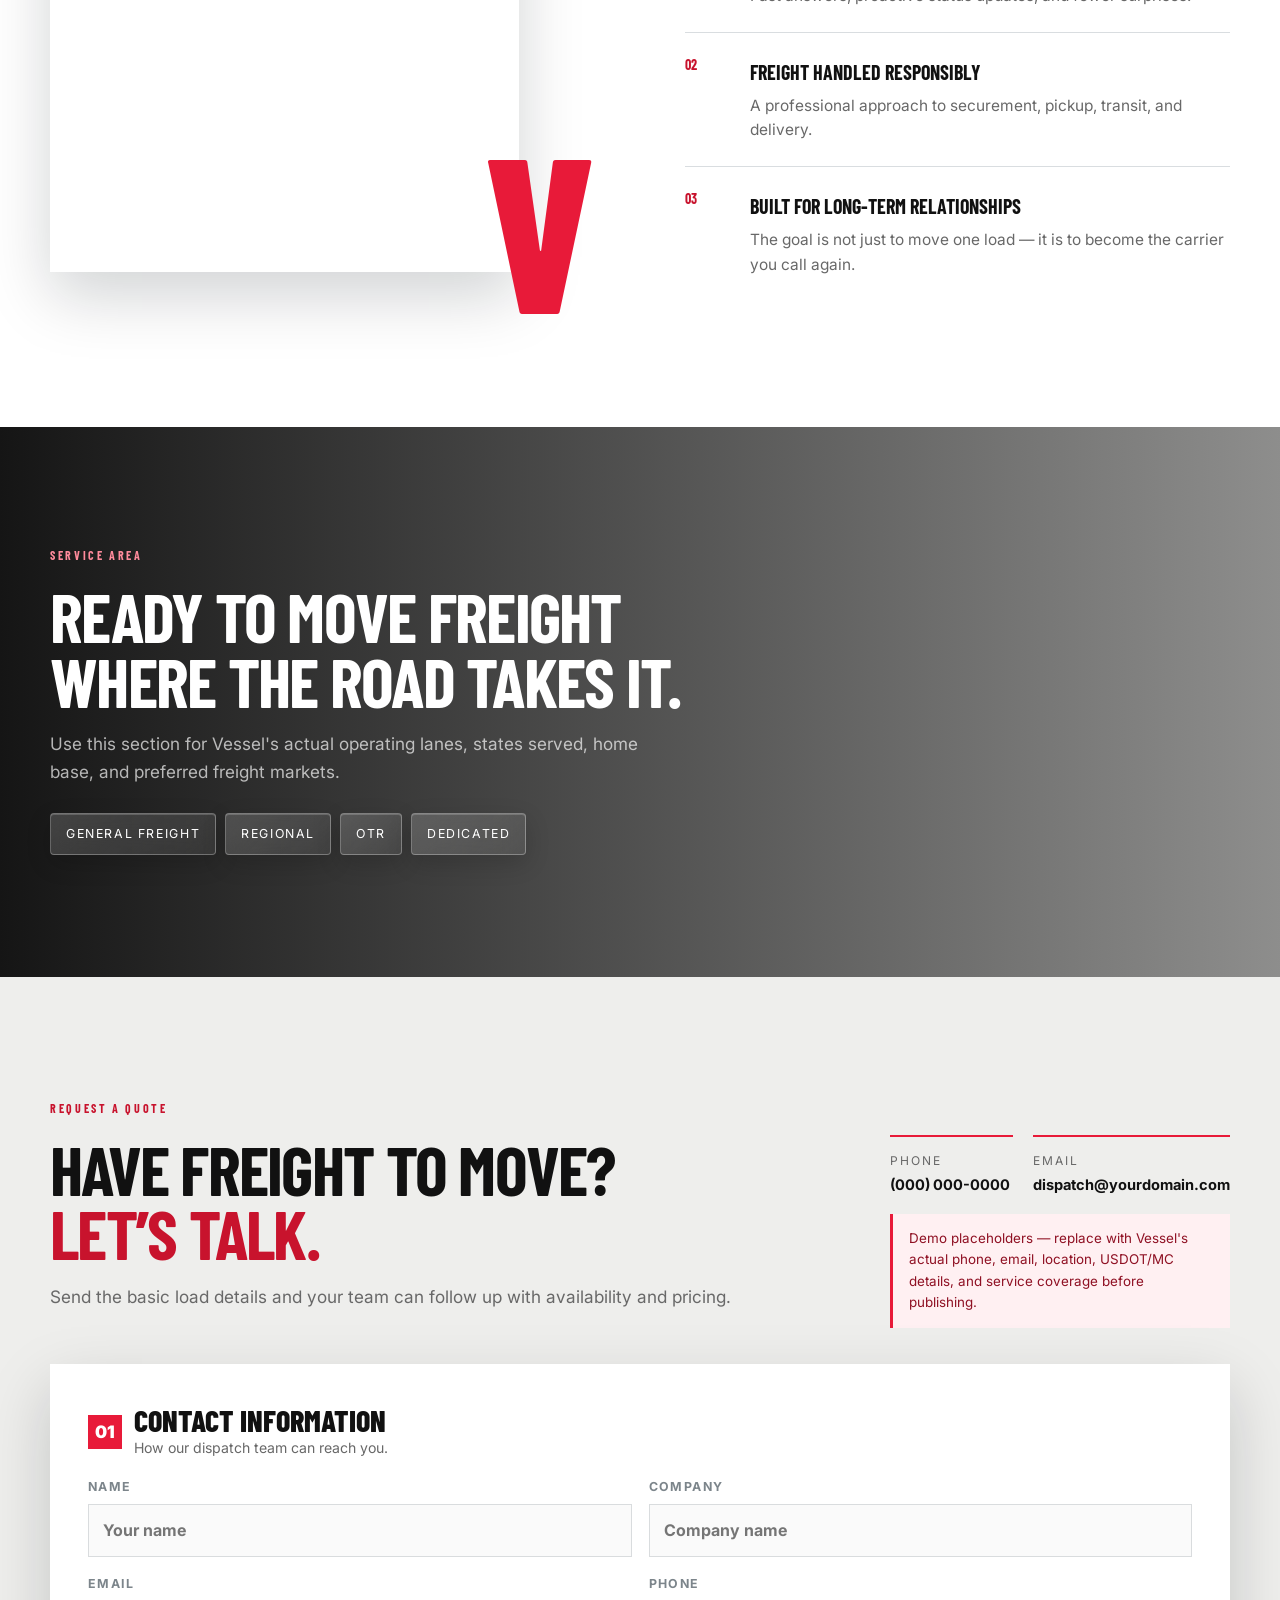
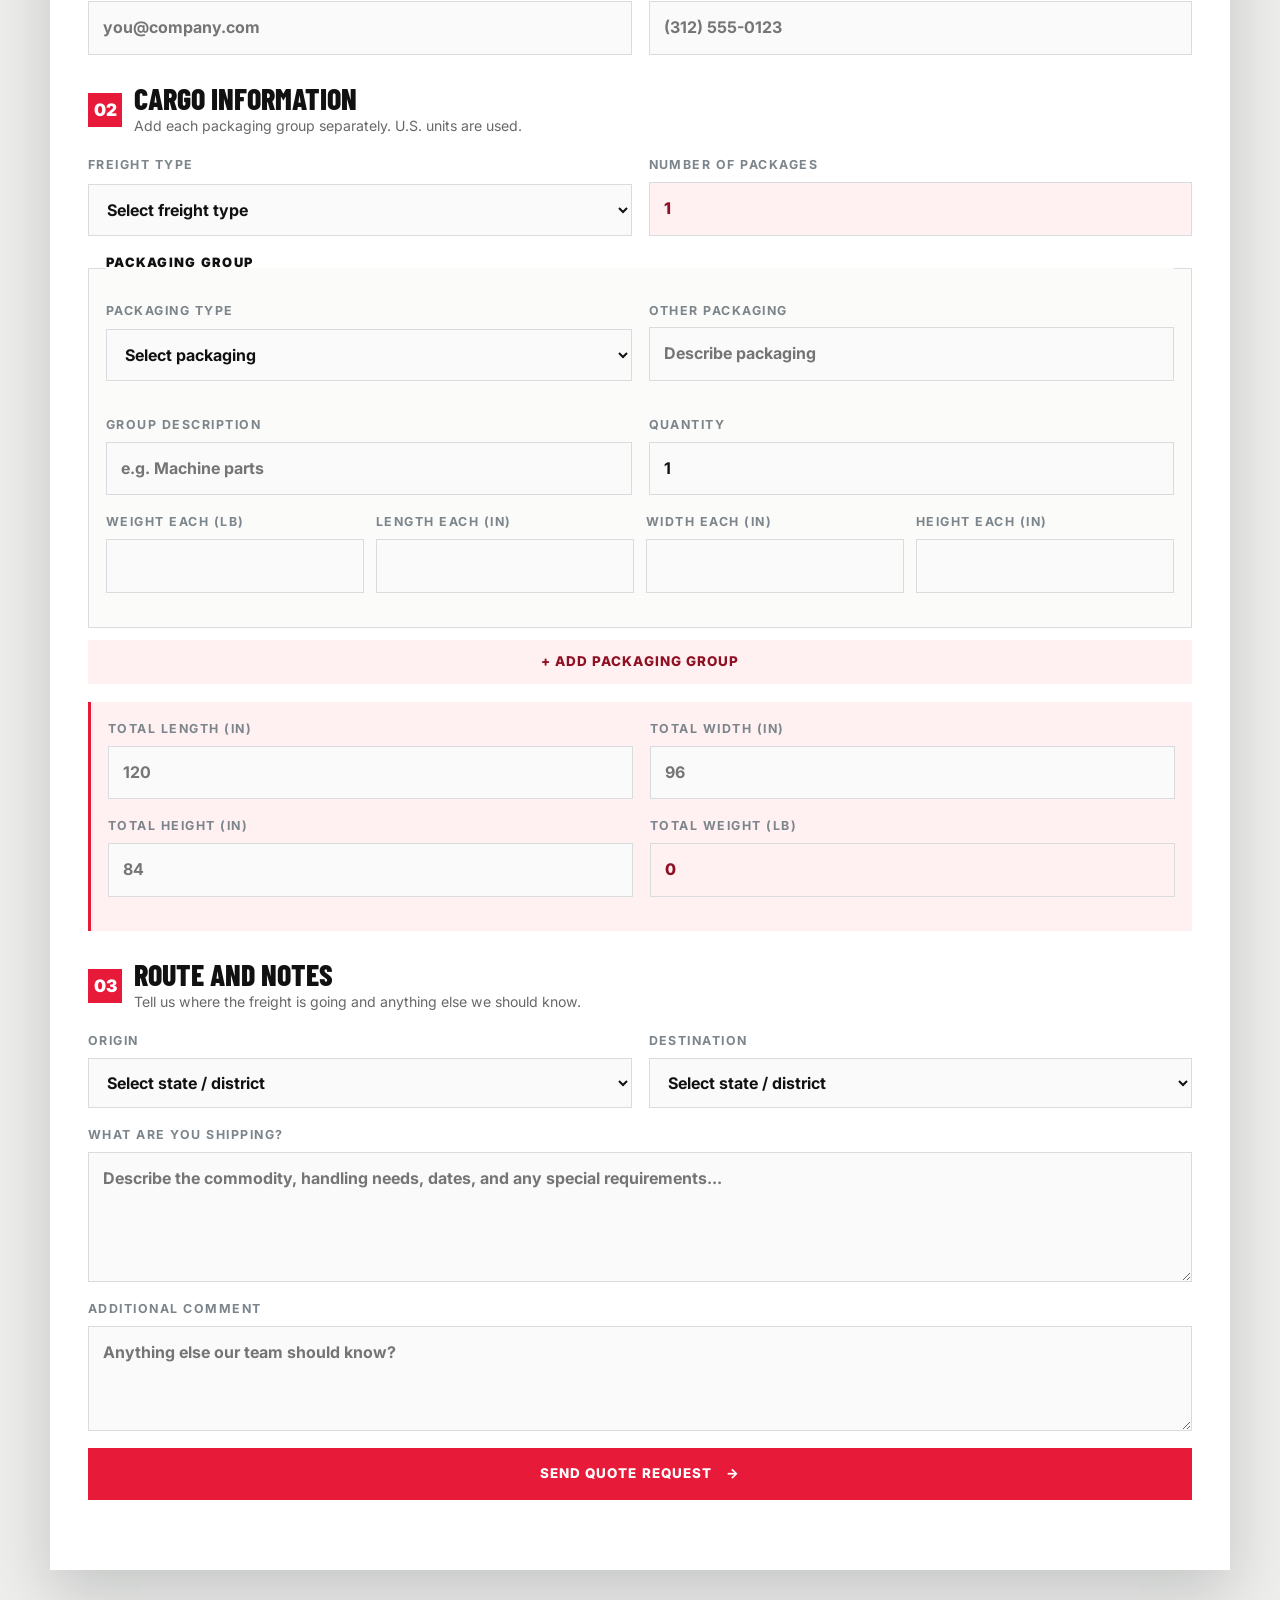
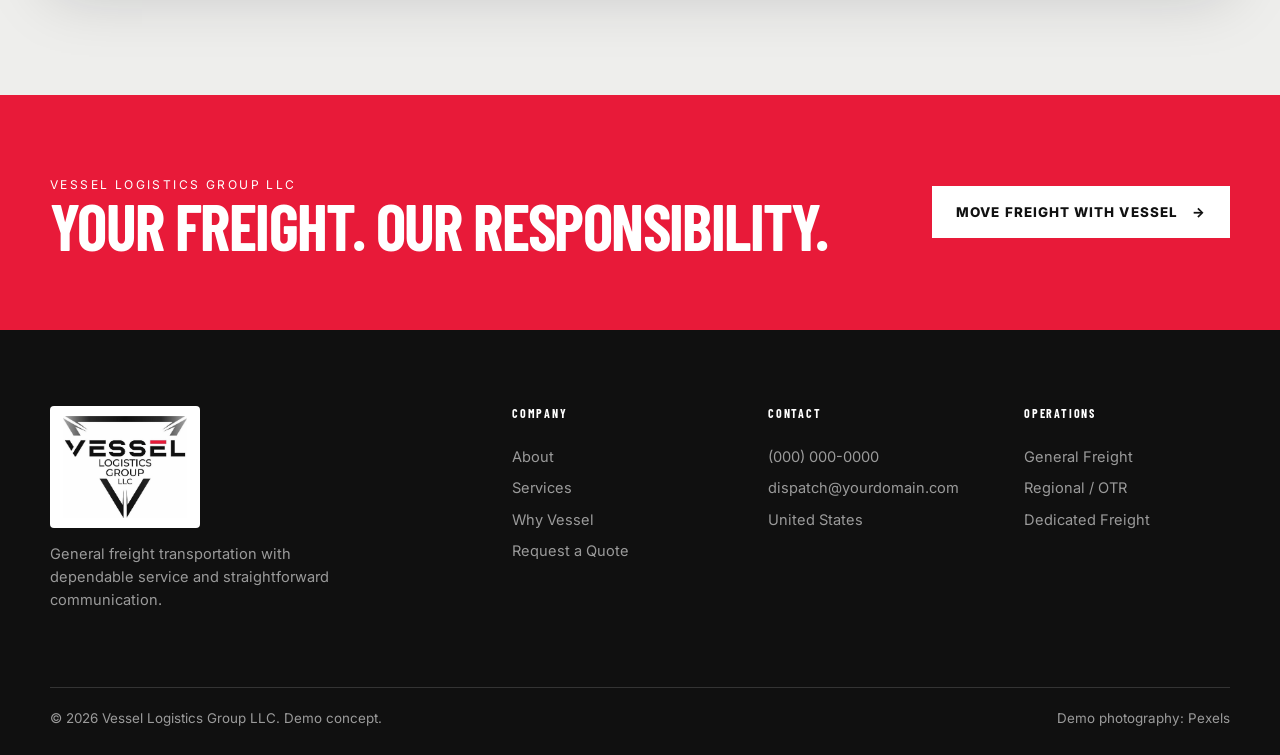
==== commit c0bdad03: "Refresh Vessel branding and dashboard" ====
--- a/index.html
+++ b/index.html
@@ -14,7 +14,7 @@
   <header class="site-header" id="top">
     <div class="nav-wrap container">
       <a class="brand" href="#top" aria-label="Vessel Logistics Group home">
-        <span class="brand-mark">V</span><span class="brand-copy"><strong>VESSEL</strong><small>LOGISTICS GROUP LLC</small></span>
+        <img class="brand-logo" src="logo-vessel.png" alt="Vessel Logistics Group LLC">
       </a>
       <button class="menu-toggle" aria-label="Toggle navigation" aria-expanded="false">
         <span></span><span></span><span></span>
@@ -315,7 +315,7 @@
   <footer class="footer">
     <div class="container footer-grid">
       <div class="footer-brand">
-        <span class="brand-mark">V</span><span class="brand-copy"><strong>VESSEL</strong><small>LOGISTICS GROUP LLC</small></span>
+        <img class="footer-logo" src="logo-vessel.png" alt="Vessel Logistics Group LLC">
         <p>General freight transportation with dependable service and straightforward communication.</p>
       </div>
       <div>
--- a/styles.css
+++ b/styles.css
@@ -1,12 +1,12 @@
 :root {
-  --ink: #101820;
-  --navy: #0b1822;
-  --paper: #f4f1eb;
+  --ink: #111111;
+  --navy: #121212;
+  --paper: #f3f3f1;
   --white: #fff;
-  --muted: #66717a;
-  --lime: #b7ed3f;
-  --lime-hover: #9fd32f;
-  --lime-text: #679600;
+  --muted: #686868;
+  --lime: #e81a39;
+  --lime-hover: #c8132d;
+  --lime-text: #c8132d;
   --line: rgba(255,255,255,.15);
   --shadow: 0 24px 60px rgba(5,15,22,.18);
 }
@@ -19,17 +19,14 @@
 button, input, textarea { font: inherit; }
 .container { width: min(1180px, calc(100% - 48px)); margin-inline: auto; }
 .site-header { position: fixed; inset: 0 0 auto; z-index: 50; border-bottom: 1px solid transparent; transition: .3s ease; }
-.site-header.scrolled { background: rgba(9,22,31,.94); backdrop-filter: blur(14px); border-color: rgba(255,255,255,.12); }
+.site-header.scrolled { background: rgba(17,17,17,.95); backdrop-filter: blur(14px); border-color: rgba(255,255,255,.12); }
 .nav-wrap { min-height: 88px; display: flex; align-items: center; gap: 34px; }
-.brand { color: #fff; display: flex; align-items: center; gap: 11px; margin-right: auto; }
-.brand-mark { width: 43px; height: 43px; display: grid; place-items: center; color: var(--ink); background: var(--lime); font: 800 31px/1 "Barlow Condensed"; transform: skew(-8deg); }
-.brand-copy { display: grid; line-height: 1; }
-.brand-copy strong { font: 800 25px/1 "Barlow Condensed"; letter-spacing: .08em; }
-.brand-copy small { margin-top: 5px; font-size: 8px; letter-spacing: .18em; opacity: .72; }
+.brand { display: flex; align-items: center; margin-right: auto; }
+.brand-logo { width: 92px; height: 72px; padding: 5px 8px; object-fit: contain; background: #fff; border-radius: 3px; }
 .nav-links { display: flex; gap: 30px; color: #fff; font-size: 13px; font-weight: 600; }
 .nav-links a { opacity: .78; transition: .2s; }
 .nav-links a:hover { opacity: 1; color: var(--lime); }
-.btn { min-height: 52px; padding: 0 23px; display: inline-flex; align-items: center; justify-content: center; gap: 14px; border: 1px solid var(--lime); background: var(--lime); color: var(--ink); font-size: 12px; font-weight: 800; letter-spacing: .08em; text-transform: uppercase; cursor: pointer; transition: transform .2s, background .2s, color .2s; }
+.btn { min-height: 52px; padding: 0 23px; display: inline-flex; align-items: center; justify-content: center; gap: 14px; border: 1px solid var(--lime); background: var(--lime); color: #fff; font-size: 12px; font-weight: 800; letter-spacing: .08em; text-transform: uppercase; cursor: pointer; transition: transform .2s, background .2s, color .2s; }
 .btn:hover { transform: translateY(-2px); background: var(--lime-hover); }
 .btn-small { min-height: 44px; padding-inline: 18px; }
 .btn-ghost { background: transparent; border-color: rgba(255,255,255,.42); color: #fff; }
@@ -41,7 +38,7 @@
 .hero { min-height: 810px; height: 100vh; color: #fff; position: relative; display: flex; align-items: center; isolation: isolate; }
 .hero-media, .hero-overlay, .hero-lines { position: absolute; inset: 0; }
 .hero-media { z-index: -3; background: url("https://images.pexels.com/photos/93398/pexels-photo-93398.jpeg?auto=compress&cs=tinysrgb&w=2000") center 54%/cover no-repeat; }
-.hero-overlay { z-index: -2; background: linear-gradient(90deg, rgba(6,17,25,.95) 0%, rgba(6,17,25,.72) 48%, rgba(6,17,25,.22) 100%), linear-gradient(0deg, rgba(6,17,25,.74), transparent 45%); }
+.hero-overlay { z-index: -2; background: linear-gradient(90deg, rgba(12,12,12,.96) 0%, rgba(12,12,12,.74) 48%, rgba(12,12,12,.24) 100%), linear-gradient(0deg, rgba(12,12,12,.76), transparent 45%); }
 .hero-lines { z-index: -1; opacity: .18; background: repeating-linear-gradient(115deg, transparent 0 150px, rgba(255,255,255,.13) 151px, transparent 152px); }
 .hero-content { padding-top: 85px; }
 .eyebrow, .section-kicker, .mini-label { font: 700 12px/1 "Barlow Condensed"; letter-spacing: .22em; }
@@ -59,9 +56,9 @@
 .scroll-cue { position: absolute; right: 34px; bottom: 42px; display: flex; align-items: center; gap: 13px; color: rgba(255,255,255,.55); font-size: 9px; letter-spacing: .18em; transform: rotate(90deg); transform-origin: right center; }
 .scroll-cue span { width: 44px; height: 1px; background: var(--lime); }
 
-.trust-strip { color: var(--ink); background: var(--lime); }
+.trust-strip { color: #fff; background: var(--lime); }
 .trust-grid { min-height: 124px; display: grid; grid-template-columns: 1.6fr repeat(3, 1fr); align-items: stretch; }
-.trust-grid > div { padding: 25px 28px; display: flex; flex-direction: column; justify-content: center; border-right: 1px solid rgba(16,24,32,.2); }
+.trust-grid > div { padding: 25px 28px; display: flex; flex-direction: column; justify-content: center; border-right: 1px solid rgba(255,255,255,.24); }
 .trust-copy { padding-left: 0 !important; }
 .trust-copy strong { font: 700 25px "Barlow Condensed"; max-width: 370px; line-height: 1.05; text-transform: uppercase; }
 .mini-label { opacity: .72; margin-bottom: 9px; }
@@ -69,9 +66,10 @@
 .trust-item span { font-size: 11px; opacity: .78; }
 
 .section { padding: 125px 0; }
-.two-col, .why-grid, .quote-grid { display: grid; grid-template-columns: 1fr 1fr; gap: 90px; align-items: center; }
+.two-col, .why-grid { display: grid; grid-template-columns: 1fr 1fr; gap: 90px; align-items: center; }
+.quote-grid { display: grid; grid-template-columns: 1fr; gap: 36px; align-items: start; }
 .section-kicker { color: var(--lime-text); margin-bottom: 23px; }
-.section-kicker.light { color: #cbff72; }
+.section-kicker.light { color: #ff8b9c; }
 .section h2, .coverage h2, .cta-band h2 { font-size: clamp(45px, 5.4vw, 76px); line-height: .93; text-transform: uppercase; letter-spacing: -.025em; }
 .section h2 span, .coverage h2 span { color: var(--lime-text); }
 .section-copy p { color: var(--muted); max-width: 620px; }
@@ -83,7 +81,7 @@
 .visual-card { position: absolute; left: 0; bottom: 5px; width: 290px; padding: 28px; color: #fff; background: var(--navy); box-shadow: var(--shadow); }
 .visual-card span { font-size: 10px; letter-spacing: .2em; color: var(--lime); }
 .visual-card strong { display: block; margin-top: 11px; font: 700 25px/1.05 "Barlow Condensed"; text-transform: uppercase; }
-.corner-mark { position: absolute; right: 0; top: 25px; width: 86px; height: 86px; display: grid; place-items: center; color: var(--ink); background: var(--lime); font: 800 32px "Barlow Condensed"; }
+.corner-mark { position: absolute; right: 0; top: 25px; width: 86px; height: 86px; display: grid; place-items: center; color: #fff; background: var(--lime); font: 800 32px "Barlow Condensed"; }
 
 .services { color: #fff; background: var(--navy); }
 .section-head { display: grid; grid-template-columns: 1.4fr .6fr; gap: 70px; align-items: end; }
@@ -110,7 +108,7 @@
 .feature p { margin: 6px 0 0; color: var(--muted); font-size: 13px; }
 
 .coverage { min-height: 550px; position: relative; display: flex; align-items: center; color: #fff; isolation: isolate; }
-.coverage-bg { position: absolute; inset: 0; z-index: -1; background: linear-gradient(90deg, rgba(7,19,27,.95), rgba(7,19,27,.42)), url("https://images.pexels.com/photos/119811/pexels-photo-119811.jpeg?auto=compress&cs=tinysrgb&w=2000") center/cover; }
+.coverage-bg { position: absolute; inset: 0; z-index: -1; background: linear-gradient(90deg, rgba(12,12,12,.96), rgba(12,12,12,.44)), url("https://images.pexels.com/photos/119811/pexels-photo-119811.jpeg?auto=compress&cs=tinysrgb&w=2000") center/cover; }
 .coverage-content p { max-width: 600px; color: rgba(255,255,255,.68); }
 .coverage-tags { display: flex; flex-wrap: wrap; gap: 9px; margin-top: 28px; }
 .coverage-tags span {
@@ -125,23 +123,25 @@
   letter-spacing: .13em;
 }
 
-.quote { background: #ece9e3; }
-.quote-copy > p { color: var(--muted); }
-.contact-mini { display: grid; grid-template-columns: 1fr 1fr; gap: 20px; margin-top: 38px; }
+.quote { background: #eeeeec; }
+.quote-copy { display: grid; grid-template-columns: minmax(0,1.4fr) minmax(300px,.6fr); gap: 48px; align-items: end; }
+.quote-heading > p { max-width: 700px; color: var(--muted); }
+.quote-side { display: grid; gap: 16px; }
+.contact-mini { display: grid; grid-template-columns: 1fr 1fr; gap: 20px; }
 .contact-mini div { display: grid; gap: 4px; padding-top: 14px; border-top: 2px solid var(--lime); }
 .contact-mini small { font-size: 9px; letter-spacing: .16em; color: var(--muted); }
 .contact-mini strong { font-size: 13px; }
-.demo-note { margin-top: 28px; padding: 14px 16px; color: #506327; background: #f5ffe1; border-left: 3px solid var(--lime); font-size: 11px; }
+.demo-note { margin-top: 0; padding: 14px 16px; color: #8f1023; background: #fff0f2; border-left: 3px solid var(--lime); font-size: 11px; }
 .quote-form { padding: 38px; background: #fff; box-shadow: var(--shadow); }
 .field-row { display: grid; grid-template-columns: 1fr 1fr; gap: 17px; }
 .quote-form label { display: grid; gap: 7px; margin-bottom: 17px; color: #7c858b; font-size: 9px; font-weight: 700; letter-spacing: .12em; }
 .quote-form .hp-field { position: absolute; left: -10000px; width: 1px; height: 1px; overflow: hidden; }
 .quote-form input, .quote-form textarea, .quote-form select { width: 100%; border: 1px solid #d9dcde; border-radius: 0; padding: 13px 14px; color: var(--ink); background: #fafafa; outline: 0; resize: vertical; font: inherit; }
-.quote-form input:focus, .quote-form textarea:focus, .quote-form select:focus { border-color: var(--lime); box-shadow: 0 0 0 3px rgba(183,237,63,.18); }
-.quote-form input[readonly] { color: #405019; background: #f5ffe1; font-weight: 800; }
+.quote-form input:focus, .quote-form textarea:focus, .quote-form select:focus { border-color: var(--lime); box-shadow: 0 0 0 3px rgba(232,26,57,.14); }
+.quote-form input[readonly] { color: #8f1023; background: #fff0f2; font-weight: 800; }
 .form-heading { margin: 3px 0 18px; padding-top: 7px; display: flex; align-items: center; gap: 12px; border-top: 1px solid var(--line); }
 .form-heading:first-child { padding-top: 0; border-top: 0; }
-.form-heading > span { width: 34px; height: 34px; display: grid; place-items: center; flex: 0 0 auto; color: var(--ink); background: var(--lime); font-weight: 900; }
+.form-heading > span { width: 34px; height: 34px; display: grid; place-items: center; flex: 0 0 auto; color: #fff; background: var(--lime); font-weight: 900; }
 .form-heading div { display: grid; gap: 2px; }
 .form-heading strong { font: 800 clamp(1.25rem,1vw + 1rem,1.75rem)/1 "Barlow Condensed"; text-transform: uppercase; }
 .form-heading small { color: var(--muted); font-size: .82rem; }
@@ -151,22 +151,21 @@
 .remove-package-group, .add-package-btn { border: 0; cursor: pointer; font: inherit; font-weight: 800; text-transform: uppercase; }
 .remove-package-group { color: #a33; background: transparent; font-size: .72rem; }
 .remove-package-group:disabled { visibility: hidden; }
-.add-package-btn { width: 100%; min-height: 44px; margin: 12px 0 18px; color: var(--ink); background: #eef1ea; font-size: .78rem; letter-spacing: .08em; }
-.add-package-btn:hover { background: #e3e8dc; }
+.add-package-btn { width: 100%; min-height: 44px; margin: 12px 0 18px; color: #8f1023; background: #fff0f2; font-size: .78rem; letter-spacing: .08em; }
+.add-package-btn:hover { background: #ffdce2; }
 .package-measurements { display: grid; grid-template-columns: repeat(4,1fr); gap: 12px; }
-.shipment-totals { margin-bottom: 20px; padding: 17px; background: #f5ffe1; border-left: 3px solid var(--lime); }
+.shipment-totals { margin-bottom: 20px; padding: 17px; background: #fff0f2; border-left: 3px solid var(--lime); }
 .submit-btn { width: 100%; border: 0; }
 .form-status { min-height: 20px; margin: 12px 0 0; text-align: center; color: #14703b; font-size: 12px; }
 
-.cta-band { color: var(--ink); background: var(--lime); }
+.cta-band { color: #fff; background: var(--lime); }
 .cta-inner { min-height: 235px; display: flex; align-items: center; justify-content: space-between; gap: 40px; }
 .cta-inner > div > span { font-size: 10px; letter-spacing: .2em; }
 .cta-band h2 { font-size: clamp(43px, 5vw, 70px); }
 
-.footer { padding: 76px 0 25px; color: rgba(255,255,255,.58); background: #07141c; }
+.footer { padding: 76px 0 25px; color: rgba(255,255,255,.58); background: #101010; }
 .footer-grid { display: grid; grid-template-columns: 2fr repeat(3, 1fr); gap: 50px; }
-.footer-brand .brand-mark { display: inline-grid; vertical-align: middle; }
-.footer-brand .brand-copy { display: inline-grid; margin-left: 10px; vertical-align: middle; color: #fff; }
+.footer-logo { width: 150px; padding: 10px 13px; object-fit: contain; background: #fff; border-radius: 4px; }
 .footer-brand p { max-width: 310px; font-size: 12px; }
 .footer h4 { margin: 0 0 18px; color: #fff; font: 700 12px "Barlow Condensed"; letter-spacing: .15em; }
 .footer-grid > div:not(:first-child) { display: flex; flex-direction: column; gap: 8px; font-size: 12px; }
@@ -204,6 +203,7 @@
   .trust-grid > div { padding: 20px 14px; }
   .section { padding: 85px 0; }
   .two-col, .why-grid, .quote-grid, .section-head { grid-template-columns: 1fr; gap: 48px; }
+  .quote-copy { grid-template-columns: 1fr; gap: 24px; }
   .about-visual, .why-image { min-height: 490px; }
   .image-frame, .road-photo { height: 450px; }
   .services-grid { grid-template-columns: 1fr; }
@@ -220,7 +220,6 @@
 
 html { font-size: clamp(15px, .25vw + 14px, 18px); }
 body { font-size: 1rem; }
-.brand-copy small { font-size: .68rem; }
 .nav-links { font-size: .9rem; }
 .btn, .text-link { font-size: .78rem; }
 .hero-meta span, .trust-item span { font-size: .75rem; }
@@ -236,7 +235,6 @@
   .package-measurements { grid-template-columns: 1fr; }
 }
 @media (max-width: 480px) {
-  .brand-copy strong { font-size: 21px; }
   .hero-meta { display: grid; grid-template-columns: repeat(3, 1fr); }
   .hero-meta div { display: grid; gap: 2px; }
   .hero-meta span { font-size: .7rem; }
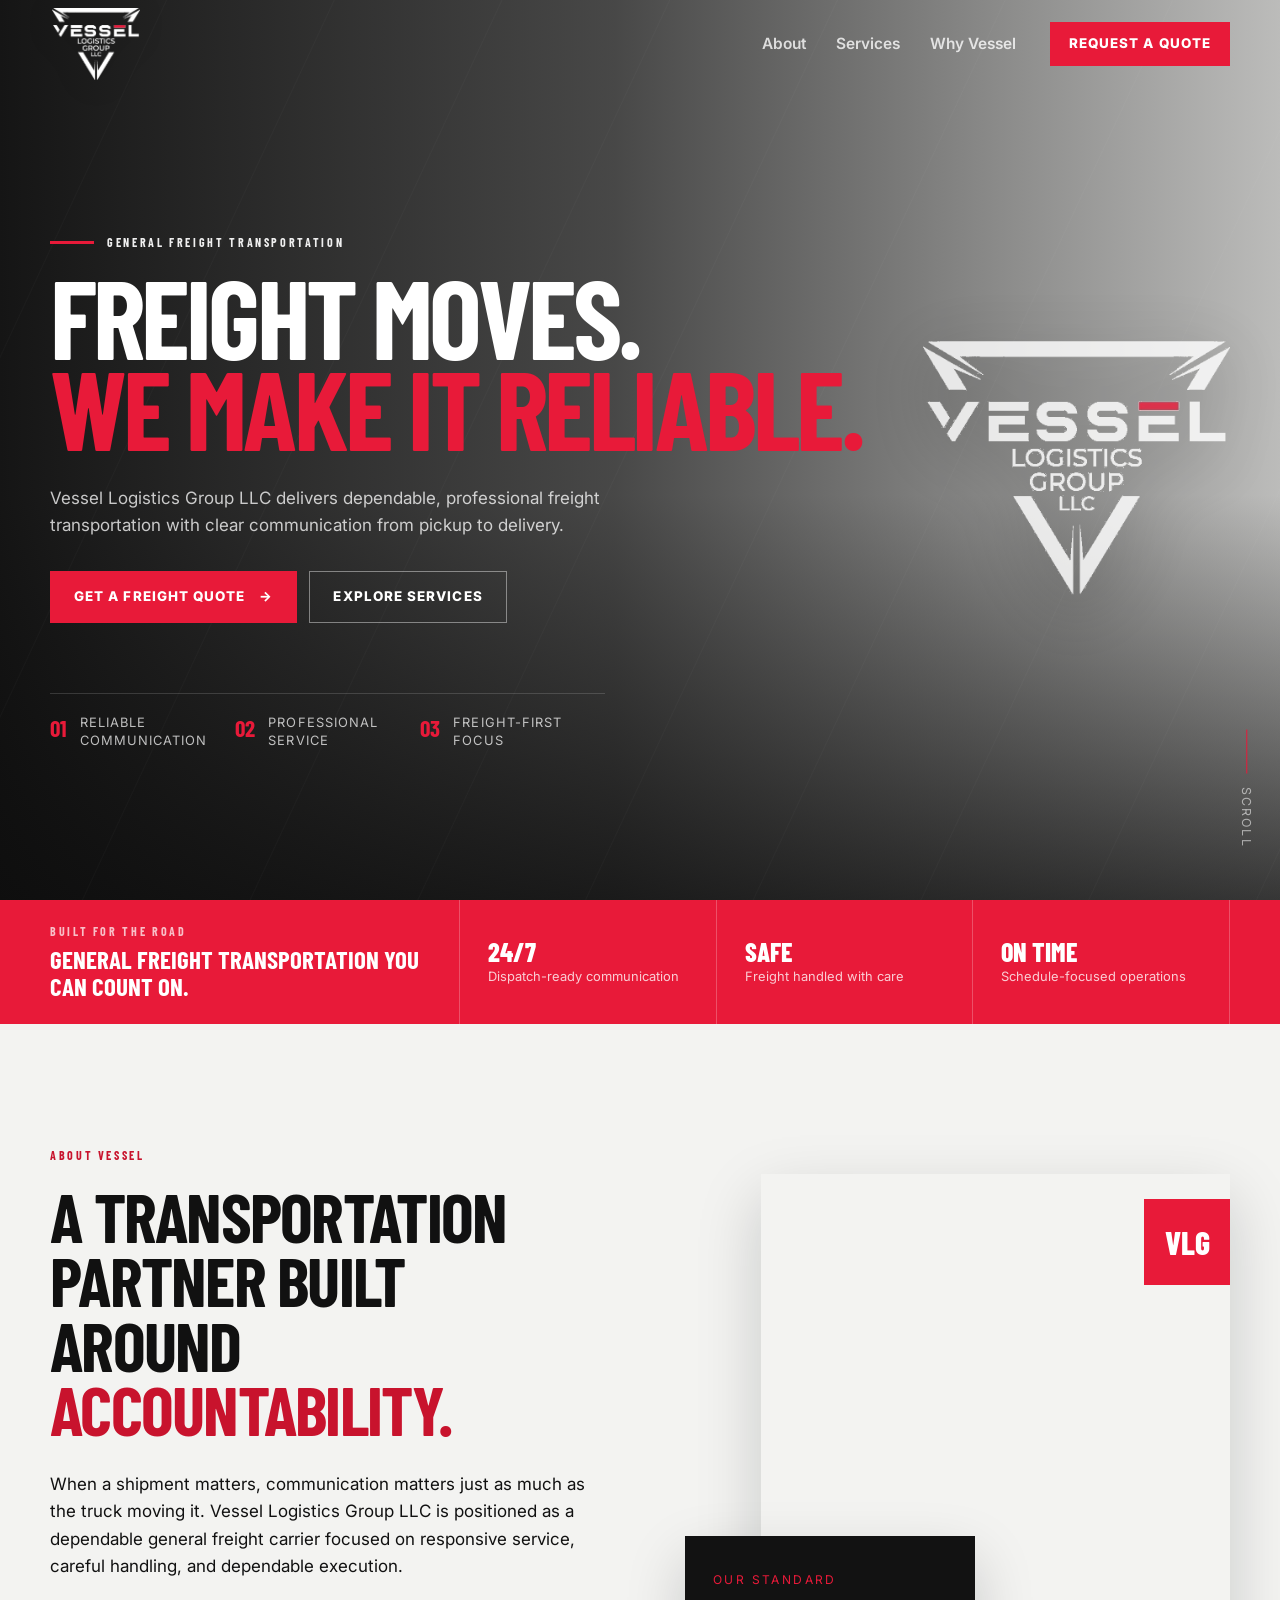
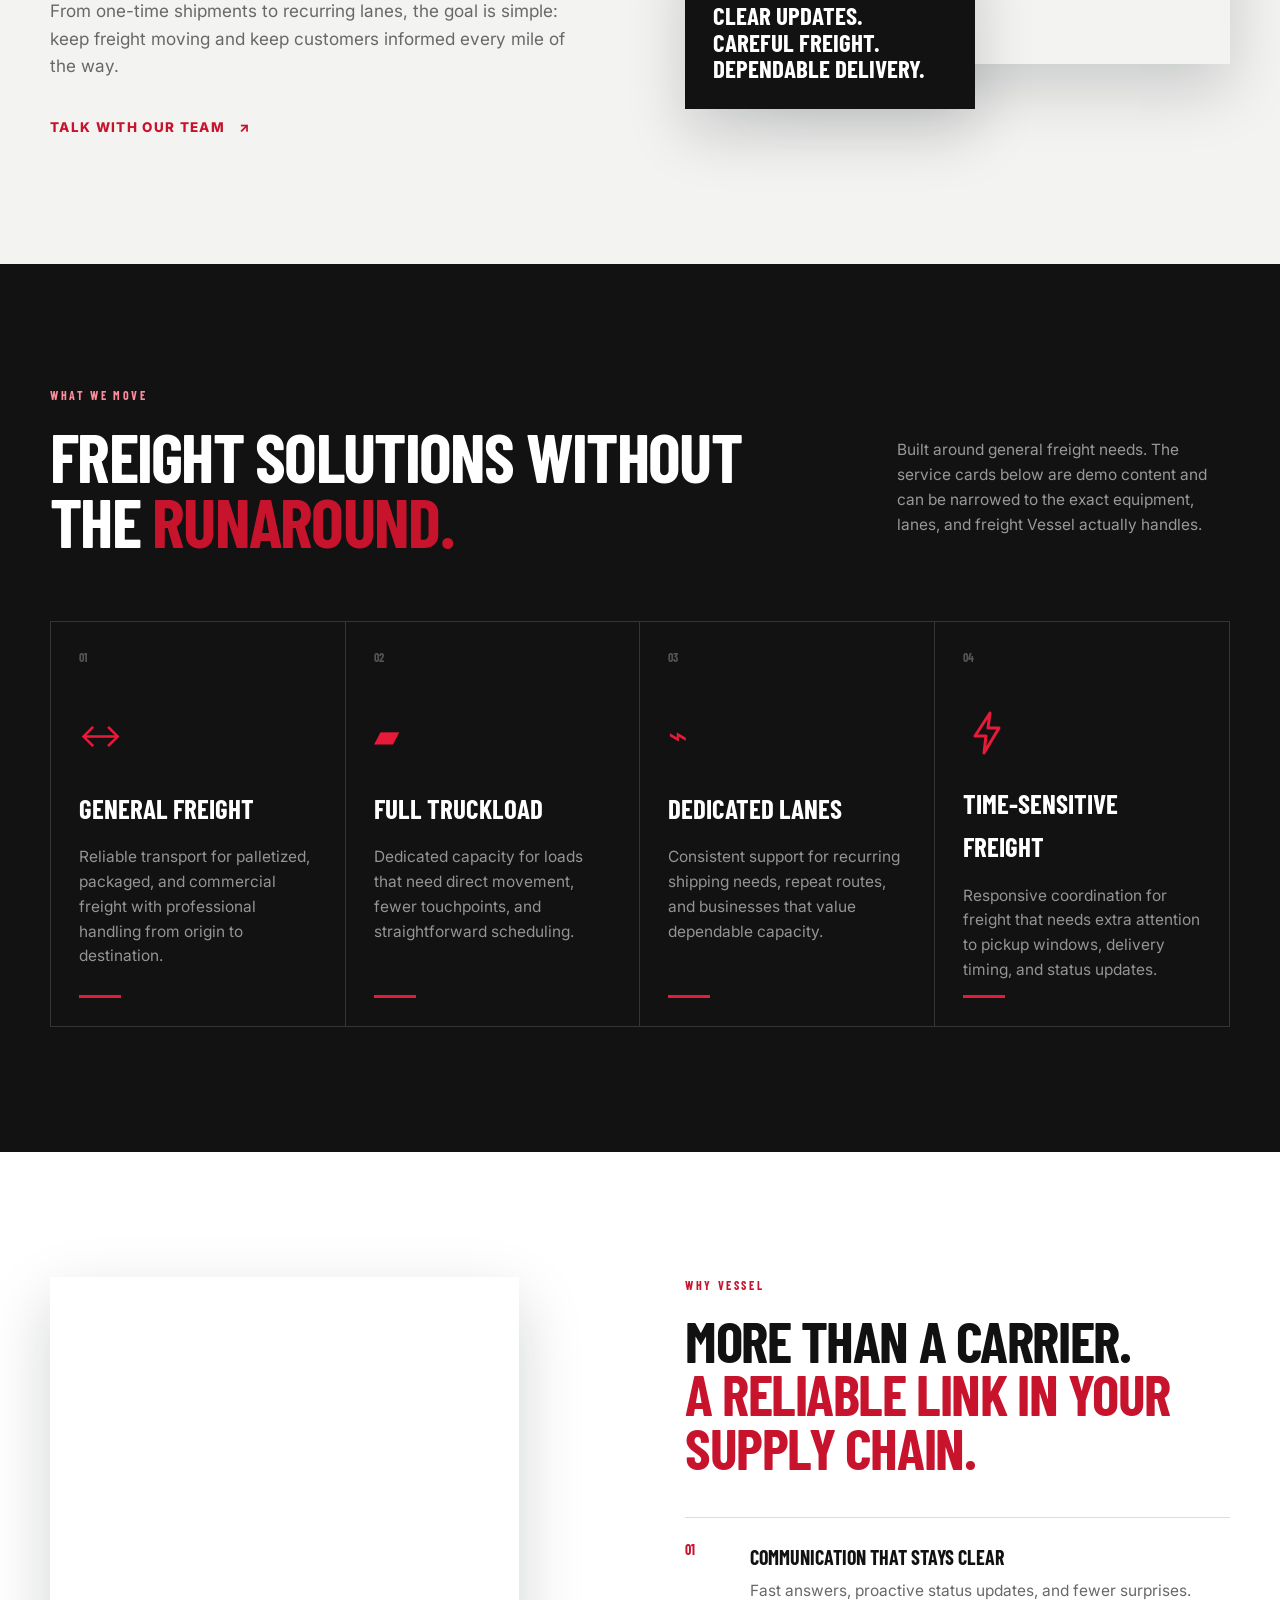
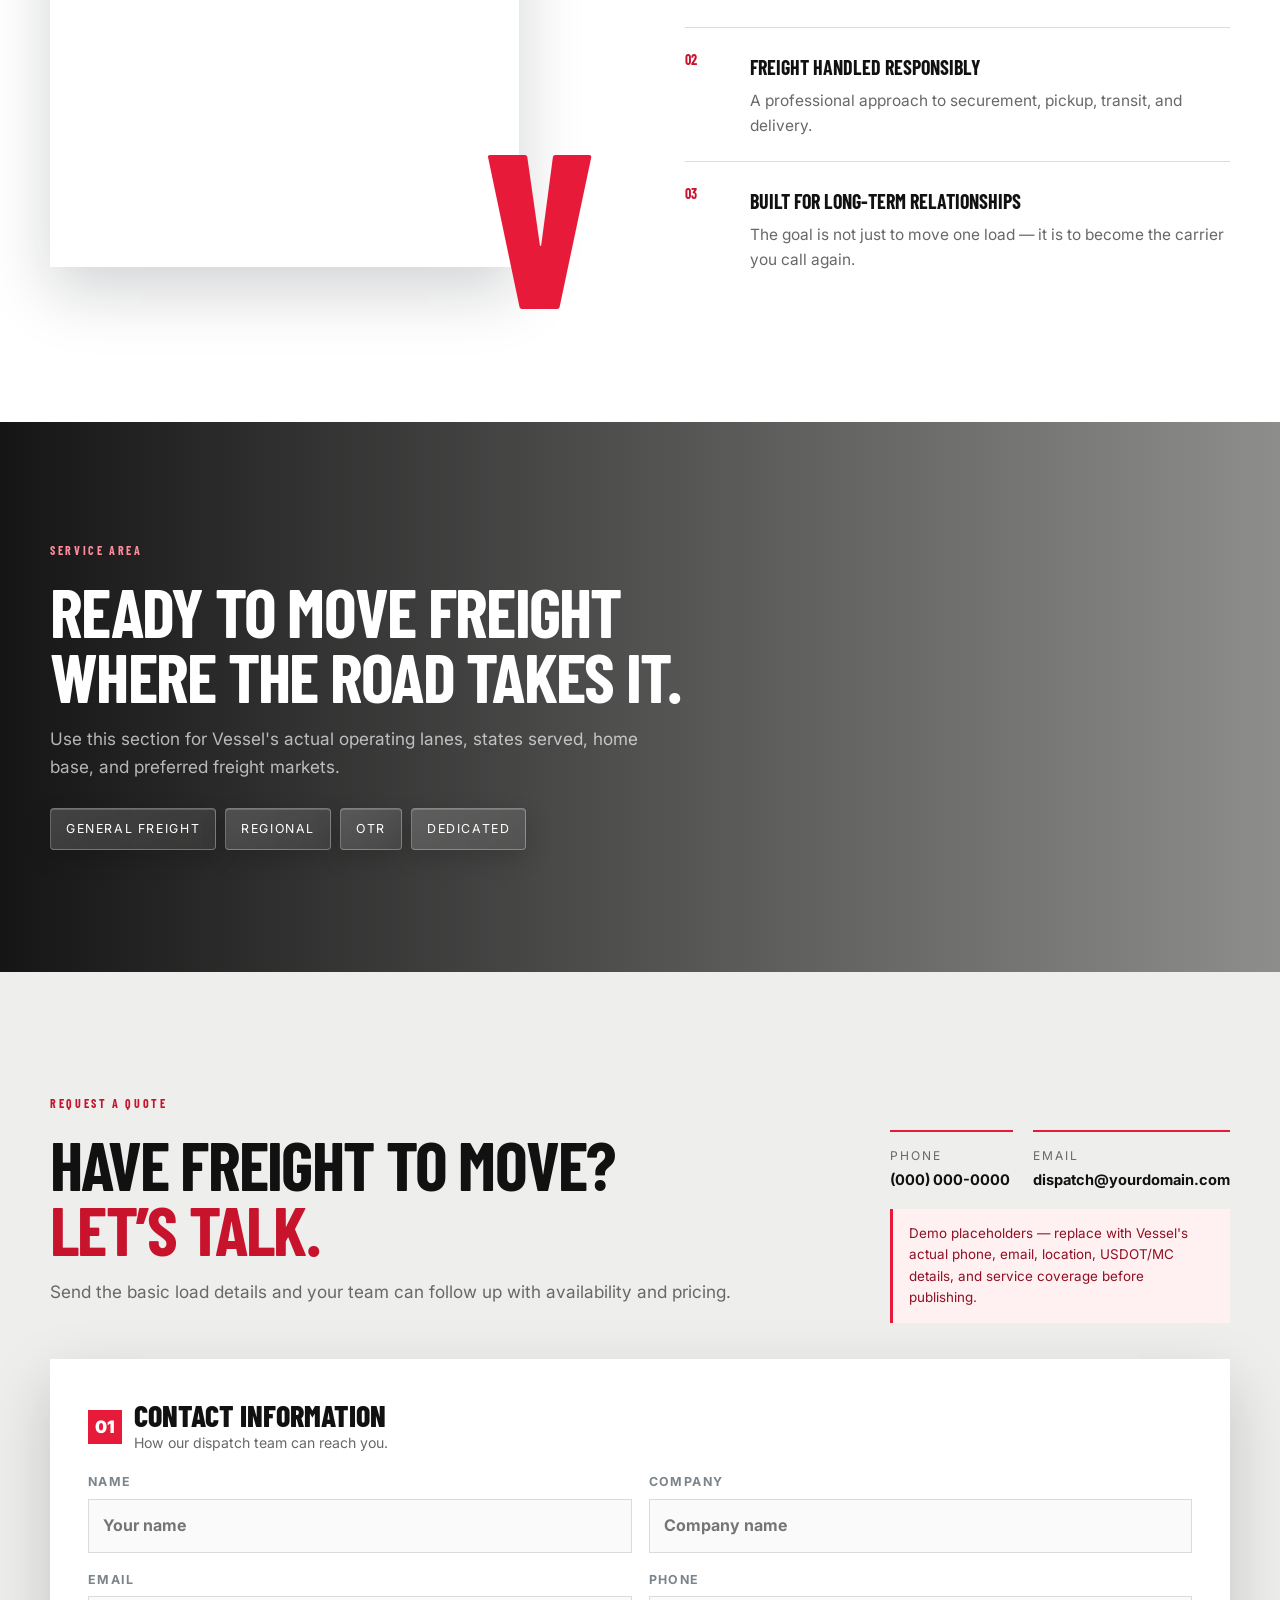
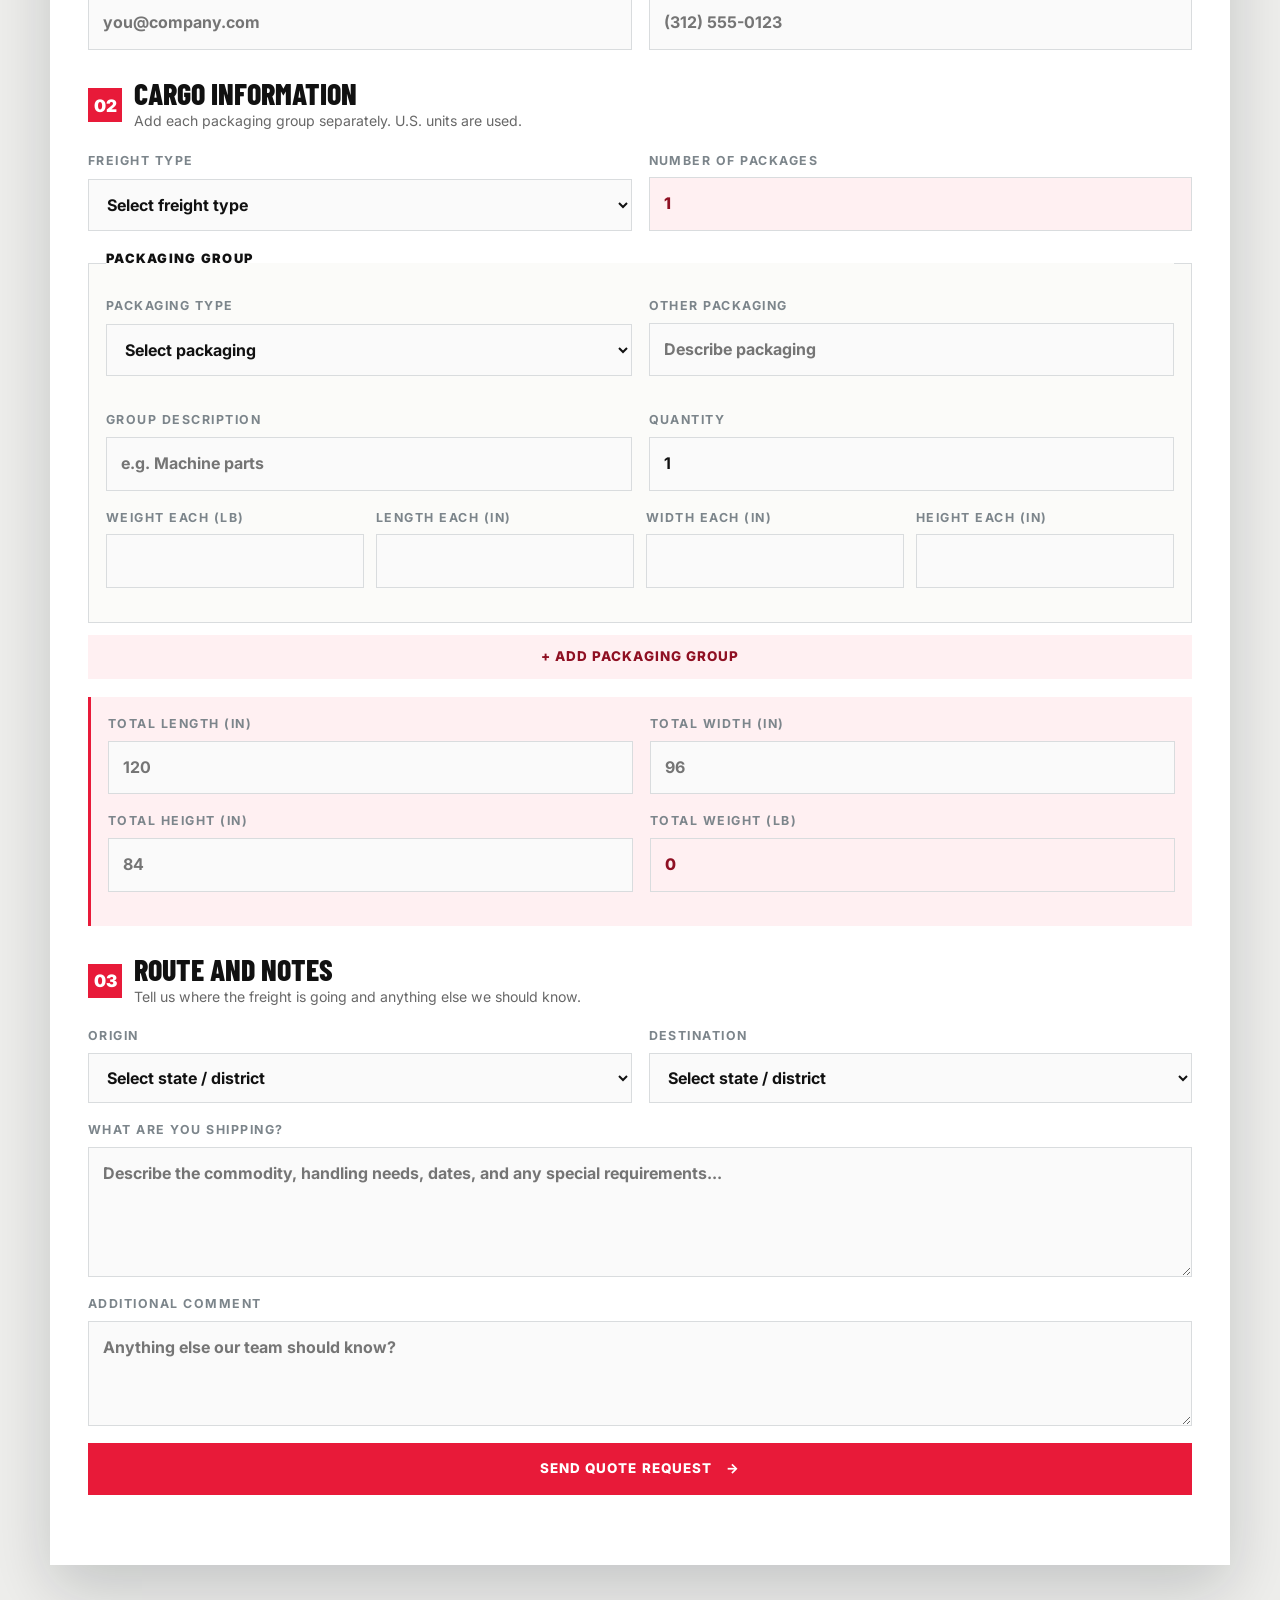
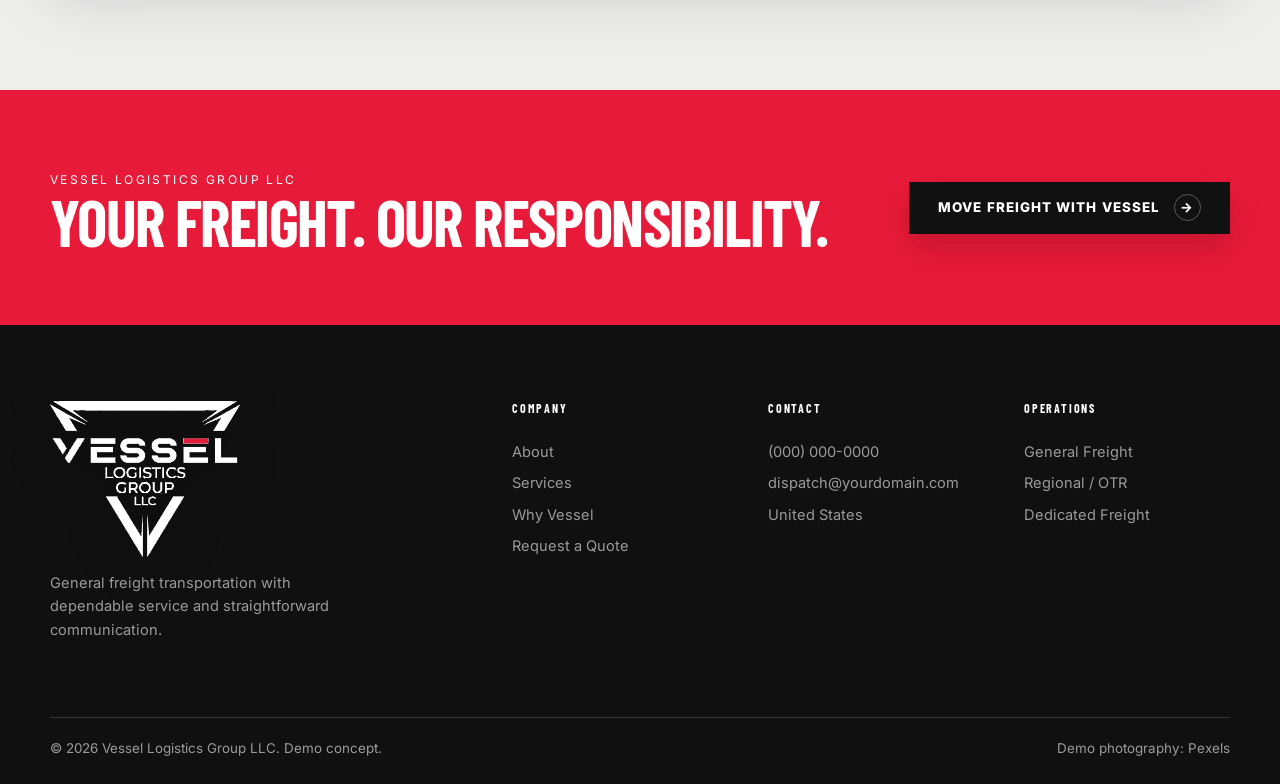
==== commit 0415b2fb: "Polish logo placement and CTA styling" ====
--- a/index.html
+++ b/index.html
@@ -14,7 +14,7 @@
   <header class="site-header" id="top">
     <div class="nav-wrap container">
       <a class="brand" href="#top" aria-label="Vessel Logistics Group home">
-        <img class="brand-logo" src="logo-vessel.png" alt="Vessel Logistics Group LLC">
+        <img class="brand-logo" src="logo-vessel-light.png" alt="Vessel Logistics Group LLC">
       </a>
       <button class="menu-toggle" aria-label="Toggle navigation" aria-expanded="false">
         <span></span><span></span><span></span>
@@ -34,6 +34,7 @@
       <div class="hero-overlay" aria-hidden="true"></div>
       <div class="hero-lines" aria-hidden="true"></div>
       <div class="container hero-content">
+        <img class="hero-logo" src="logo-vessel-light.png" alt="" aria-hidden="true">
         <div class="eyebrow"><span></span> GENERAL FREIGHT TRANSPORTATION</div>
         <h1>Freight moves.<br><em>We make it reliable.</em></h1>
         <p>
@@ -122,7 +123,11 @@
           </article>
           <article class="service-card reveal">
             <div class="service-no">04</div>
-            <div class="service-icon">⚡</div>
+            <div class="service-icon" aria-hidden="true">
+              <svg viewBox="0 0 48 48" role="img">
+                <path d="M27 4 12 27h11l-2 17 15-25H25l2-15Z" />
+              </svg>
+            </div>
             <h3>Time-Sensitive Freight</h3>
             <p>Responsive coordination for freight that needs extra attention to pickup windows, delivery timing, and status updates.</p>
             <span class="card-line"></span>
@@ -315,7 +320,7 @@
   <footer class="footer">
     <div class="container footer-grid">
       <div class="footer-brand">
-        <img class="footer-logo" src="logo-vessel.png" alt="Vessel Logistics Group LLC">
+        <img class="footer-logo" src="logo-vessel-light.png" alt="Vessel Logistics Group LLC">
         <p>General freight transportation with dependable service and straightforward communication.</p>
       </div>
       <div>
--- a/styles.css
+++ b/styles.css
@@ -22,7 +22,7 @@
 .site-header.scrolled { background: rgba(17,17,17,.95); backdrop-filter: blur(14px); border-color: rgba(255,255,255,.12); }
 .nav-wrap { min-height: 88px; display: flex; align-items: center; gap: 34px; }
 .brand { display: flex; align-items: center; margin-right: auto; }
-.brand-logo { width: 92px; height: 72px; padding: 5px 8px; object-fit: contain; background: #fff; border-radius: 3px; }
+.brand-logo { width: 92px; height: 72px; object-fit: contain; filter: drop-shadow(0 5px 14px rgba(0,0,0,.22)); }
 .nav-links { display: flex; gap: 30px; color: #fff; font-size: 13px; font-weight: 600; }
 .nav-links a { opacity: .78; transition: .2s; }
 .nav-links a:hover { opacity: 1; color: var(--lime); }
@@ -32,6 +32,10 @@
 .btn-ghost { background: transparent; border-color: rgba(255,255,255,.42); color: #fff; }
 .btn-ghost:hover { background: #fff; color: var(--ink); }
 .btn-white { background: #fff; border-color: #fff; color: var(--ink); }
+.cta-band .btn-white { min-width: 250px; padding-inline: 28px; justify-content: space-between; color: #fff; background: #111; border-color: #111; box-shadow: 0 14px 32px rgba(62,0,10,.2); }
+.cta-band .btn-white > span { width: 27px; height: 27px; display: grid; place-items: center; border: 1px solid rgba(255,255,255,.3); border-radius: 50%; transition: transform .2s ease; }
+.cta-band .btn-white:hover { color: #111; background: #fff; border-color: #fff; box-shadow: 0 18px 38px rgba(62,0,10,.26); }
+.cta-band .btn-white:hover > span { color: #fff; background: var(--lime); border-color: var(--lime); transform: translateX(3px); }
 .menu-toggle { display: none; background: none; border: 0; padding: 8px; }
 .menu-toggle span { display: block; width: 25px; height: 2px; background: #fff; margin: 5px; transition: .2s; }
 
@@ -40,7 +44,8 @@
 .hero-media { z-index: -3; background: url("https://images.pexels.com/photos/93398/pexels-photo-93398.jpeg?auto=compress&cs=tinysrgb&w=2000") center 54%/cover no-repeat; }
 .hero-overlay { z-index: -2; background: linear-gradient(90deg, rgba(12,12,12,.96) 0%, rgba(12,12,12,.74) 48%, rgba(12,12,12,.24) 100%), linear-gradient(0deg, rgba(12,12,12,.76), transparent 45%); }
 .hero-lines { z-index: -1; opacity: .18; background: repeating-linear-gradient(115deg, transparent 0 150px, rgba(255,255,255,.13) 151px, transparent 152px); }
-.hero-content { padding-top: 85px; }
+.hero-content { padding-top: 85px; position: relative; }
+.hero-logo { width: clamp(220px, 24vw, 340px); position: absolute; right: 0; top: 50%; opacity: .82; transform: translateY(-43%); filter: drop-shadow(0 18px 34px rgba(0,0,0,.35)); pointer-events: none; }
 .eyebrow, .section-kicker, .mini-label { font: 700 12px/1 "Barlow Condensed"; letter-spacing: .22em; }
 .eyebrow { display: flex; align-items: center; gap: 13px; color: #efefef; }
 .eyebrow span { width: 44px; height: 3px; background: var(--lime); }
@@ -92,6 +97,7 @@
 .service-card:hover { background: rgba(255,255,255,.055); transform: translateY(-5px); }
 .service-no { color: rgba(255,255,255,.28); font: 700 12px "Barlow Condensed"; }
 .service-icon { margin: 45px 0 25px; color: var(--lime); font-size: 33px; }
+.service-icon svg { width: 48px; height: 48px; display: block; fill: none; stroke: currentColor; stroke-width: 3; stroke-linejoin: round; }
 .service-card h3 { font-size: 27px; text-transform: uppercase; }
 .service-card p { color: rgba(255,255,255,.55); font-size: 13px; }
 .card-line { position: absolute; left: 28px; bottom: 28px; width: 42px; height: 3px; background: var(--lime); }
@@ -165,7 +171,7 @@
 
 .footer { padding: 76px 0 25px; color: rgba(255,255,255,.58); background: #101010; }
 .footer-grid { display: grid; grid-template-columns: 2fr repeat(3, 1fr); gap: 50px; }
-.footer-logo { width: 150px; padding: 10px 13px; object-fit: contain; background: #fff; border-radius: 4px; }
+.footer-logo { width: 190px; object-fit: contain; filter: drop-shadow(0 10px 24px rgba(0,0,0,.32)); }
 .footer-brand p { max-width: 310px; font-size: 12px; }
 .footer h4 { margin: 0 0 18px; color: #fff; font: 700 12px "Barlow Condensed"; letter-spacing: .15em; }
 .footer-grid > div:not(:first-child) { display: flex; flex-direction: column; gap: 8px; font-size: 12px; }
@@ -181,6 +187,7 @@
   .service-card:nth-child(-n+2) { border-bottom: 1px solid var(--line); }
   .two-col, .why-grid, .quote-grid { gap: 50px; }
   .trust-grid { grid-template-columns: 1.4fr repeat(3, 1fr); }
+  .hero-logo { width: 230px; right: 3%; opacity: .2; }
 }
 @media (max-width: 760px) {
   .container { width: min(100% - 30px, 1180px); }
@@ -194,6 +201,7 @@
   .hero { min-height: 720px; height: auto; }
   .hero h1 { font-size: clamp(57px, 18vw, 85px); }
   .hero-content { padding: 130px 0 65px; }
+  .hero-logo { width: 180px; right: -24px; top: 145px; opacity: .16; transform: none; }
   .hero-actions { align-items: stretch; flex-direction: column; width: min(100%, 390px); }
   .hero-meta { width: 100%; margin-top: 48px; }
   .hero-meta div { min-width: 0; flex: 1; padding-right: 10px; }
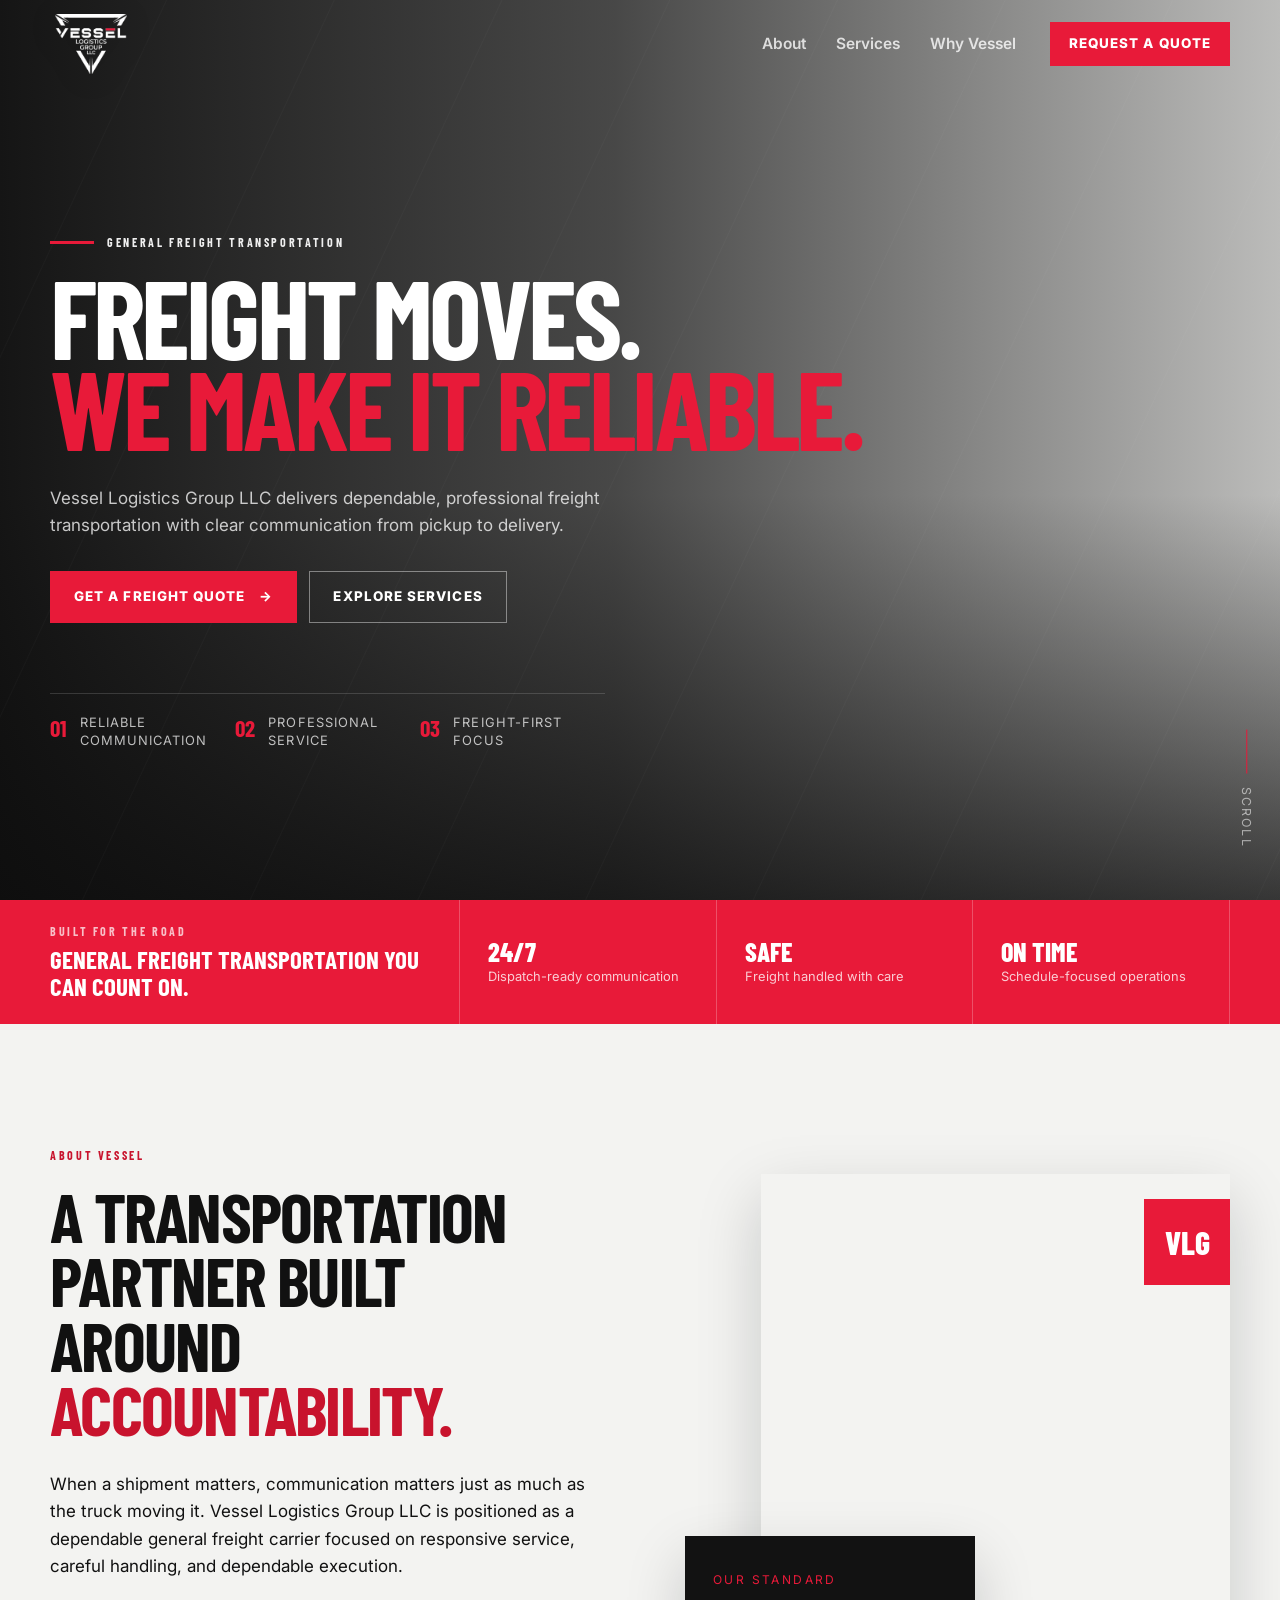
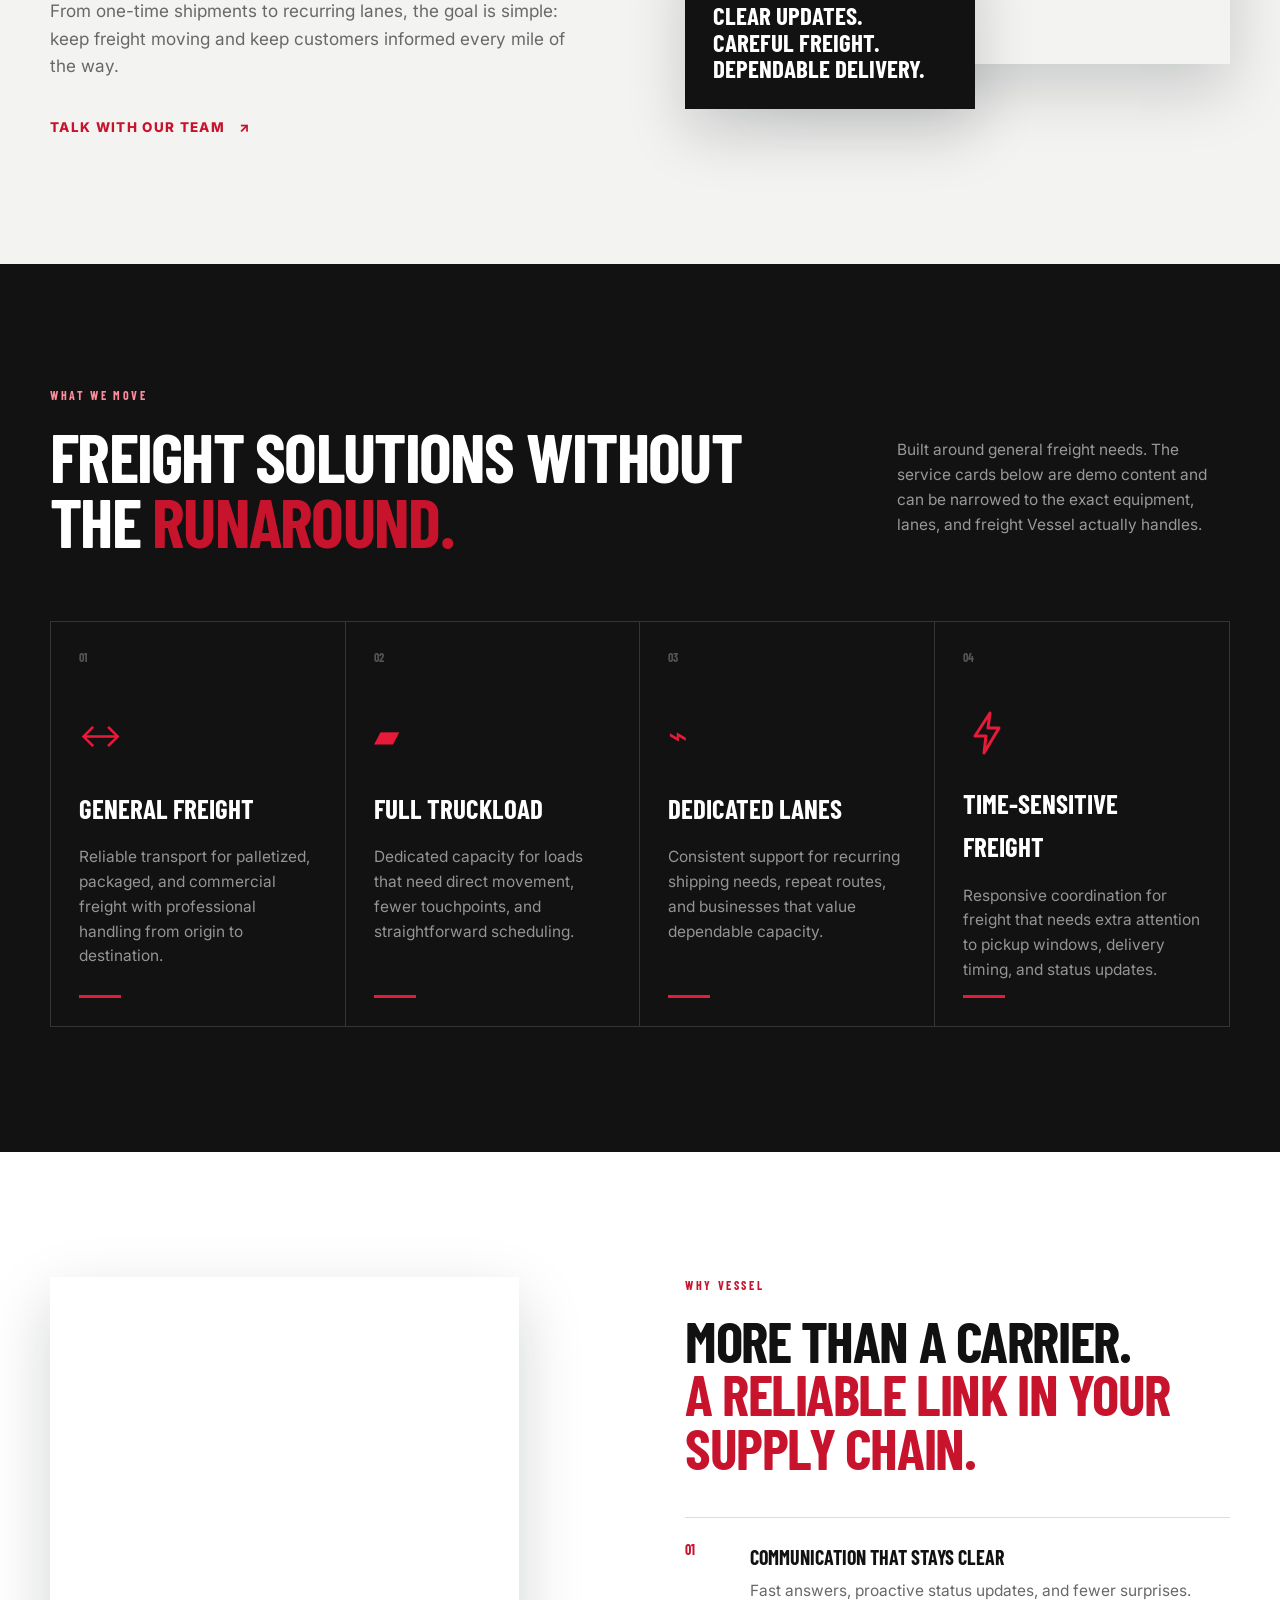
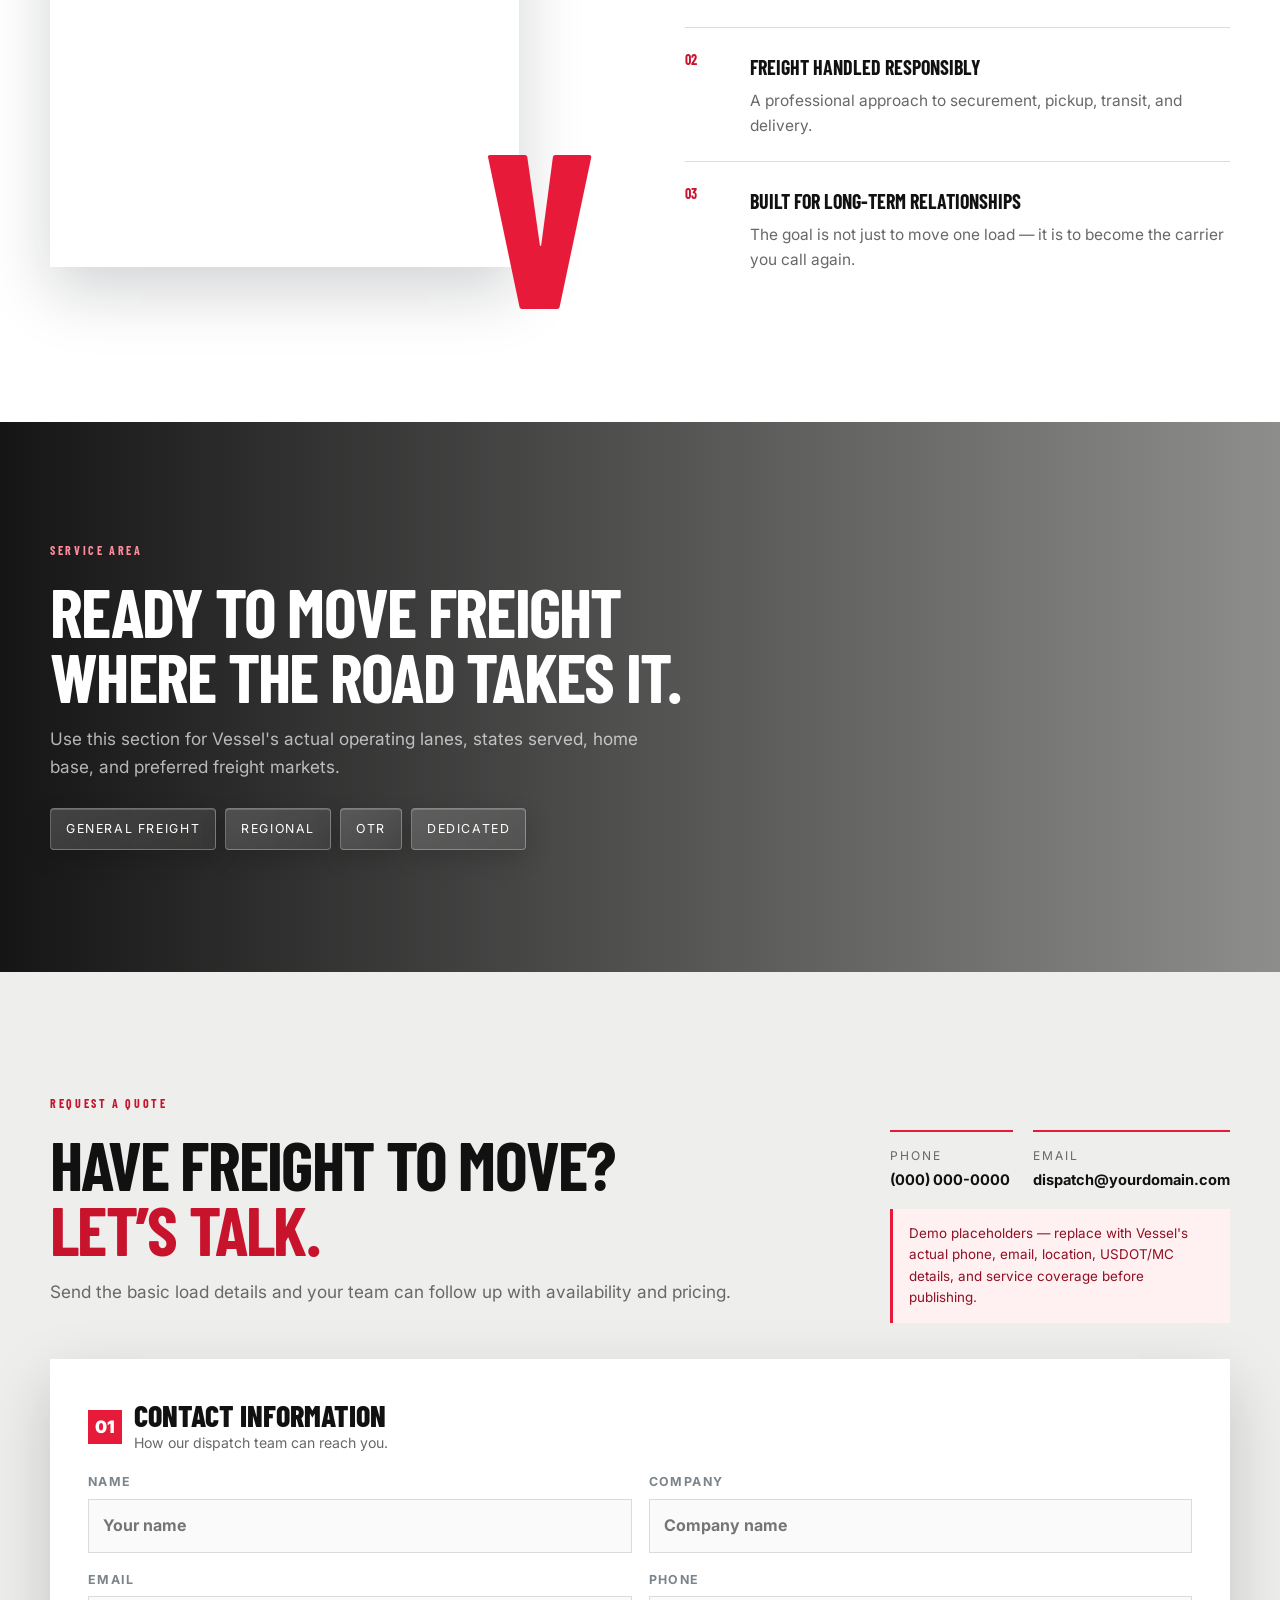
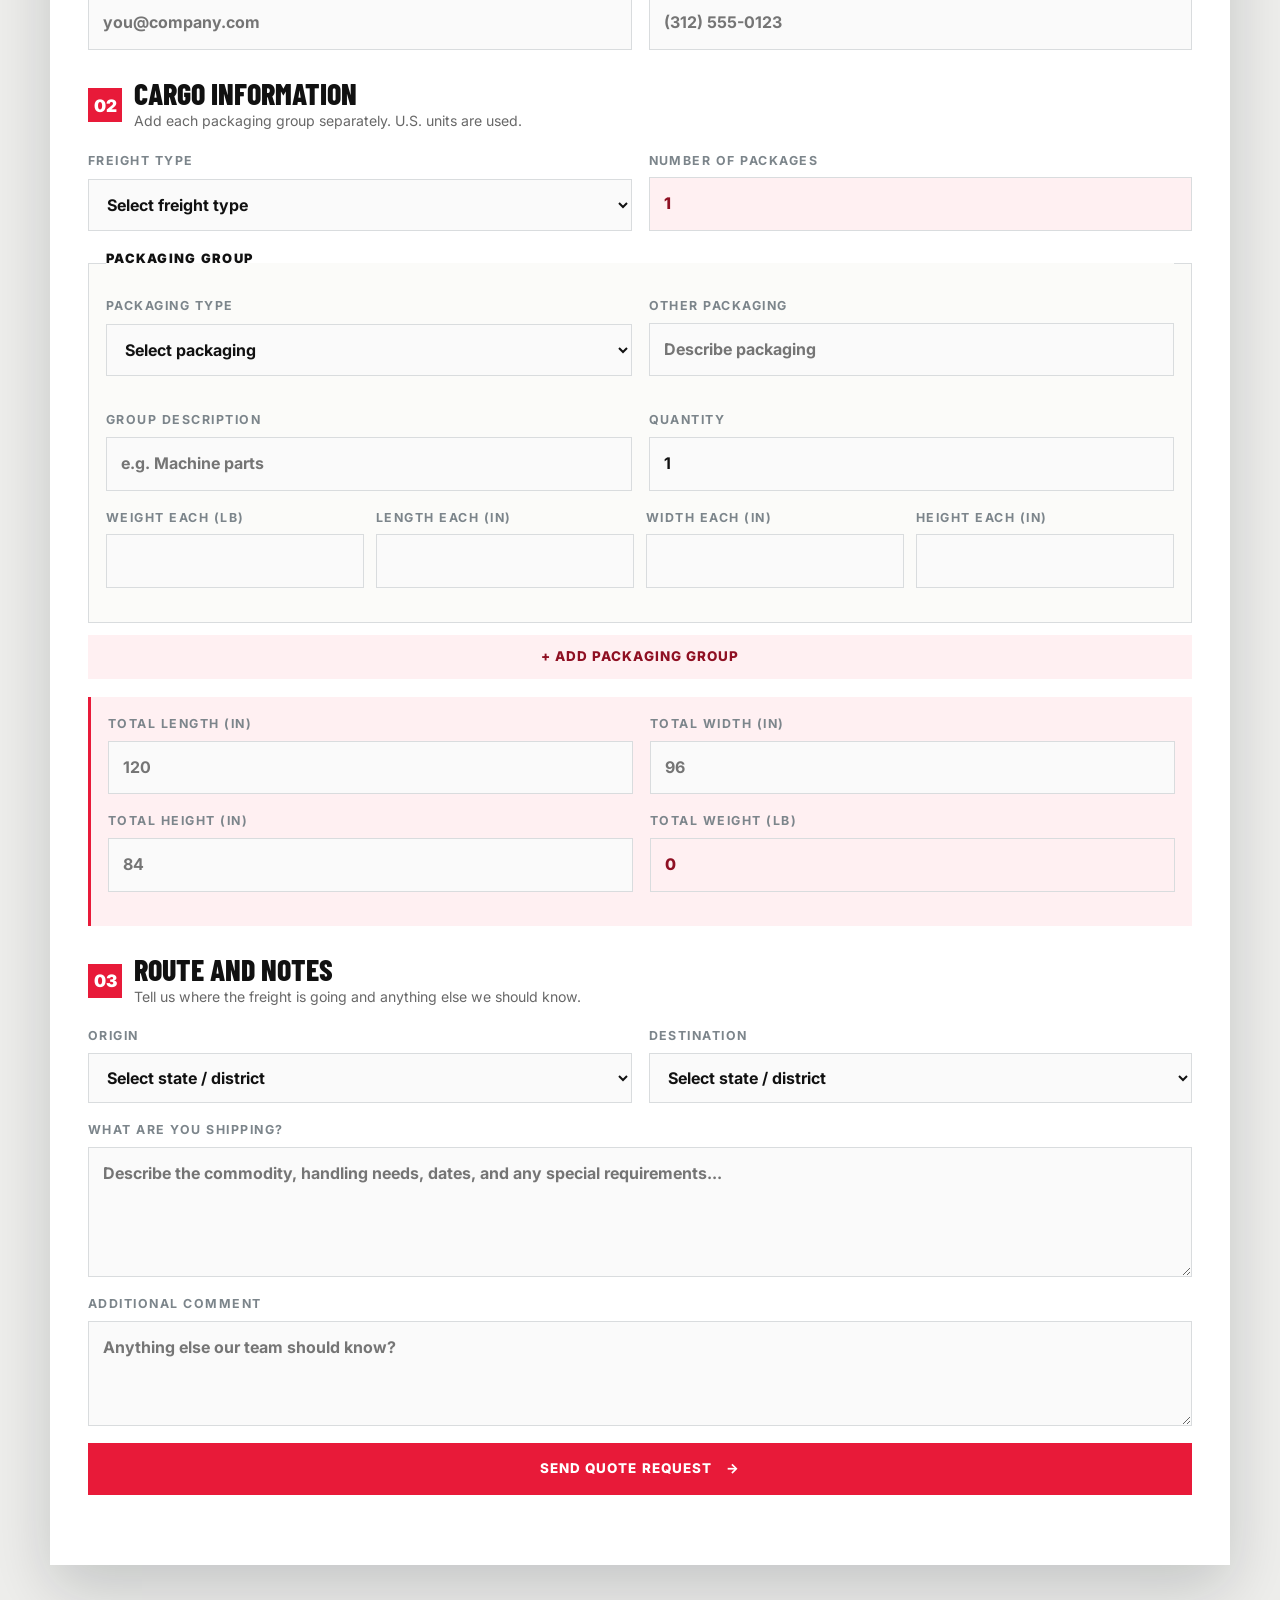
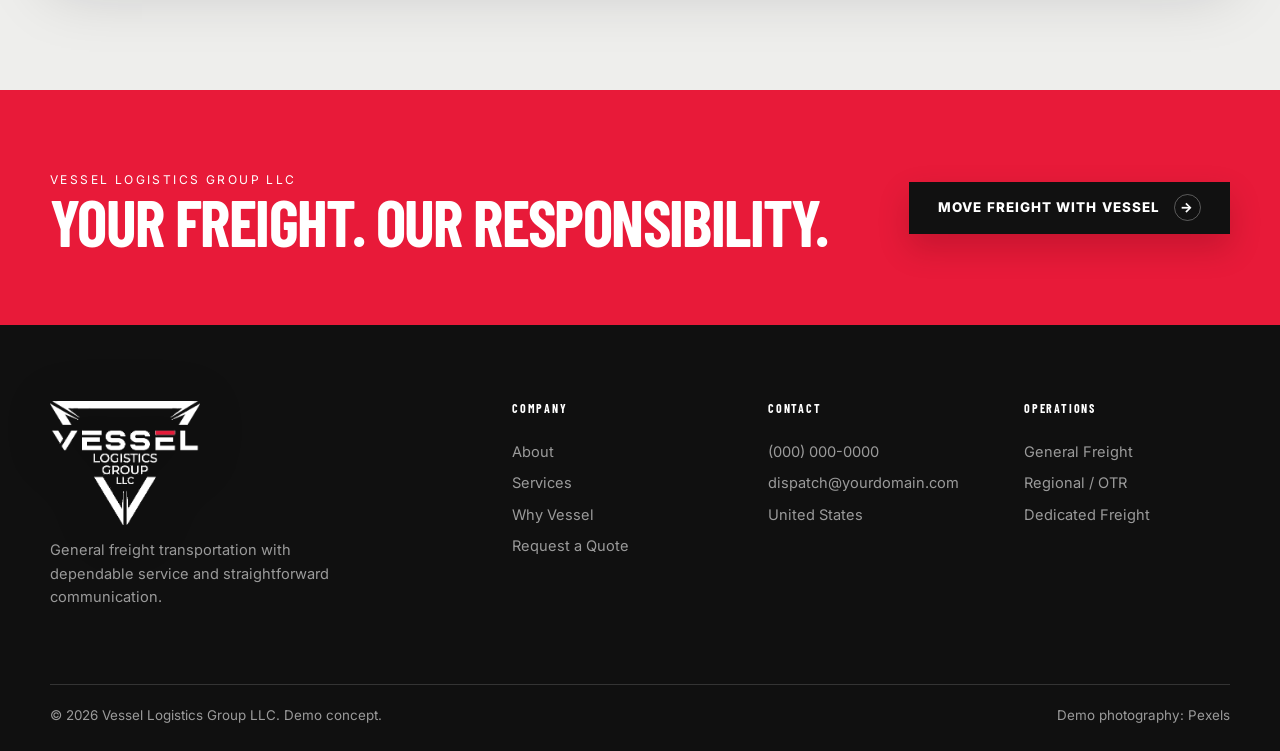
==== commit d8ba2a82: "Refine mobile layout and logo sizing" ====
--- a/index.html
+++ b/index.html
@@ -34,7 +34,6 @@
       <div class="hero-overlay" aria-hidden="true"></div>
       <div class="hero-lines" aria-hidden="true"></div>
       <div class="container hero-content">
-        <img class="hero-logo" src="logo-vessel-light.png" alt="" aria-hidden="true">
         <div class="eyebrow"><span></span> GENERAL FREIGHT TRANSPORTATION</div>
         <h1>Freight moves.<br><em>We make it reliable.</em></h1>
         <p>
--- a/styles.css
+++ b/styles.css
@@ -21,8 +21,8 @@
 .site-header { position: fixed; inset: 0 0 auto; z-index: 50; border-bottom: 1px solid transparent; transition: .3s ease; }
 .site-header.scrolled { background: rgba(17,17,17,.95); backdrop-filter: blur(14px); border-color: rgba(255,255,255,.12); }
 .nav-wrap { min-height: 88px; display: flex; align-items: center; gap: 34px; }
-.brand { display: flex; align-items: center; margin-right: auto; }
-.brand-logo { width: 92px; height: 72px; object-fit: contain; filter: drop-shadow(0 5px 14px rgba(0,0,0,.22)); }
+.brand { min-height: 64px; display: flex; align-items: center; align-self: center; margin-right: auto; }
+.brand-logo { width: 82px; height: 60px; object-fit: contain; object-position: center; filter: drop-shadow(0 5px 14px rgba(0,0,0,.22)); }
 .nav-links { display: flex; gap: 30px; color: #fff; font-size: 13px; font-weight: 600; }
 .nav-links a { opacity: .78; transition: .2s; }
 .nav-links a:hover { opacity: 1; color: var(--lime); }
@@ -44,8 +44,7 @@
 .hero-media { z-index: -3; background: url("https://images.pexels.com/photos/93398/pexels-photo-93398.jpeg?auto=compress&cs=tinysrgb&w=2000") center 54%/cover no-repeat; }
 .hero-overlay { z-index: -2; background: linear-gradient(90deg, rgba(12,12,12,.96) 0%, rgba(12,12,12,.74) 48%, rgba(12,12,12,.24) 100%), linear-gradient(0deg, rgba(12,12,12,.76), transparent 45%); }
 .hero-lines { z-index: -1; opacity: .18; background: repeating-linear-gradient(115deg, transparent 0 150px, rgba(255,255,255,.13) 151px, transparent 152px); }
-.hero-content { padding-top: 85px; position: relative; }
-.hero-logo { width: clamp(220px, 24vw, 340px); position: absolute; right: 0; top: 50%; opacity: .82; transform: translateY(-43%); filter: drop-shadow(0 18px 34px rgba(0,0,0,.35)); pointer-events: none; }
+.hero-content { padding-top: 85px; }
 .eyebrow, .section-kicker, .mini-label { font: 700 12px/1 "Barlow Condensed"; letter-spacing: .22em; }
 .eyebrow { display: flex; align-items: center; gap: 13px; color: #efefef; }
 .eyebrow span { width: 44px; height: 3px; background: var(--lime); }
@@ -171,7 +170,7 @@
 
 .footer { padding: 76px 0 25px; color: rgba(255,255,255,.58); background: #101010; }
 .footer-grid { display: grid; grid-template-columns: 2fr repeat(3, 1fr); gap: 50px; }
-.footer-logo { width: 190px; object-fit: contain; filter: drop-shadow(0 10px 24px rgba(0,0,0,.32)); }
+.footer-logo { width: 150px; object-fit: contain; filter: drop-shadow(0 10px 24px rgba(0,0,0,.32)); }
 .footer-brand p { max-width: 310px; font-size: 12px; }
 .footer h4 { margin: 0 0 18px; color: #fff; font: 700 12px "Barlow Condensed"; letter-spacing: .15em; }
 .footer-grid > div:not(:first-child) { display: flex; flex-direction: column; gap: 8px; font-size: 12px; }
@@ -187,11 +186,12 @@
   .service-card:nth-child(-n+2) { border-bottom: 1px solid var(--line); }
   .two-col, .why-grid, .quote-grid { gap: 50px; }
   .trust-grid { grid-template-columns: 1.4fr repeat(3, 1fr); }
-  .hero-logo { width: 230px; right: 3%; opacity: .2; }
 }
 @media (max-width: 760px) {
   .container { width: min(100% - 30px, 1180px); }
-  .nav-wrap { min-height: 72px; }
+  .nav-wrap { min-height: 76px; }
+  .brand { min-height: 76px; }
+  .brand-logo { width: 70px; height: 54px; }
   .menu-toggle { display: block; z-index: 2; }
   .nav-links { position: fixed; inset: 0; padding: 120px 32px; display: flex; flex-direction: column; gap: 24px; background: rgba(7,20,28,.98); transform: translateX(100%); transition: .3s; font-size: 25px; }
   .nav-links.open { transform: none; }
@@ -200,22 +200,29 @@
   .menu-toggle.active span:nth-child(3) { transform: translateY(-7px) rotate(-45deg); }
   .hero { min-height: 720px; height: auto; }
   .hero h1 { font-size: clamp(57px, 18vw, 85px); }
-  .hero-content { padding: 130px 0 65px; }
-  .hero-logo { width: 180px; right: -24px; top: 145px; opacity: .16; transform: none; }
-  .hero-actions { align-items: stretch; flex-direction: column; width: min(100%, 390px); }
+  .hero-content { padding: 130px 0 65px; display: flex; align-items: center; flex-direction: column; text-align: center; }
+  .hero-content > p { margin-inline: auto; }
+  .eyebrow { justify-content: center; }
+  .hero-actions { align-items: stretch; flex-direction: column; width: min(100%, 390px); margin-inline: auto; }
   .hero-meta { width: 100%; margin-top: 48px; }
-  .hero-meta div { min-width: 0; flex: 1; padding-right: 10px; }
+  .hero-meta div { min-width: 0; flex: 1; padding-right: 10px; justify-content: center; text-align: left; }
   .scroll-cue { display: none; }
   .trust-grid { grid-template-columns: 1fr 1fr; }
   .trust-copy { grid-column: 1 / -1; }
   .trust-grid > div { padding: 20px 14px; }
   .section { padding: 85px 0; }
+  .services.section { padding: 58px 0; }
+  .services .section-head { gap: 24px; text-align: center; }
+  .services-grid { margin-top: 38px; }
   .two-col, .why-grid, .quote-grid, .section-head { grid-template-columns: 1fr; gap: 48px; }
   .quote-copy { grid-template-columns: 1fr; gap: 24px; }
-  .about-visual, .why-image { min-height: 490px; }
-  .image-frame, .road-photo { height: 450px; }
+  .about-visual { min-height: 490px; }
+  .image-frame { height: 450px; }
+  .why-image { min-height: 370px; }
+  .why-image .road-photo { width: 84%; height: 350px; }
   .services-grid { grid-template-columns: 1fr; }
-  .service-card { min-height: 300px; border-right: 0; border-bottom: 1px solid var(--line) !important; }
+  .service-card { min-height: 250px; padding: 23px; border-right: 0; border-bottom: 1px solid var(--line) !important; }
+  .service-icon { margin: 27px 0 18px; }
   .service-card:last-child { border-bottom: 0 !important; }
   .big-number { font-size: 150px; }
   .coverage { min-height: 600px; }
@@ -224,6 +231,7 @@
   .quote-form { padding: 25px; }
   .cta-inner { padding-block: 45px; align-items: flex-start; flex-direction: column; }
   .footer-grid { grid-template-columns: 1fr 1fr; }
+  .footer-logo { width: 125px; }
 }
 
 html { font-size: clamp(15px, .25vw + 14px, 18px); }
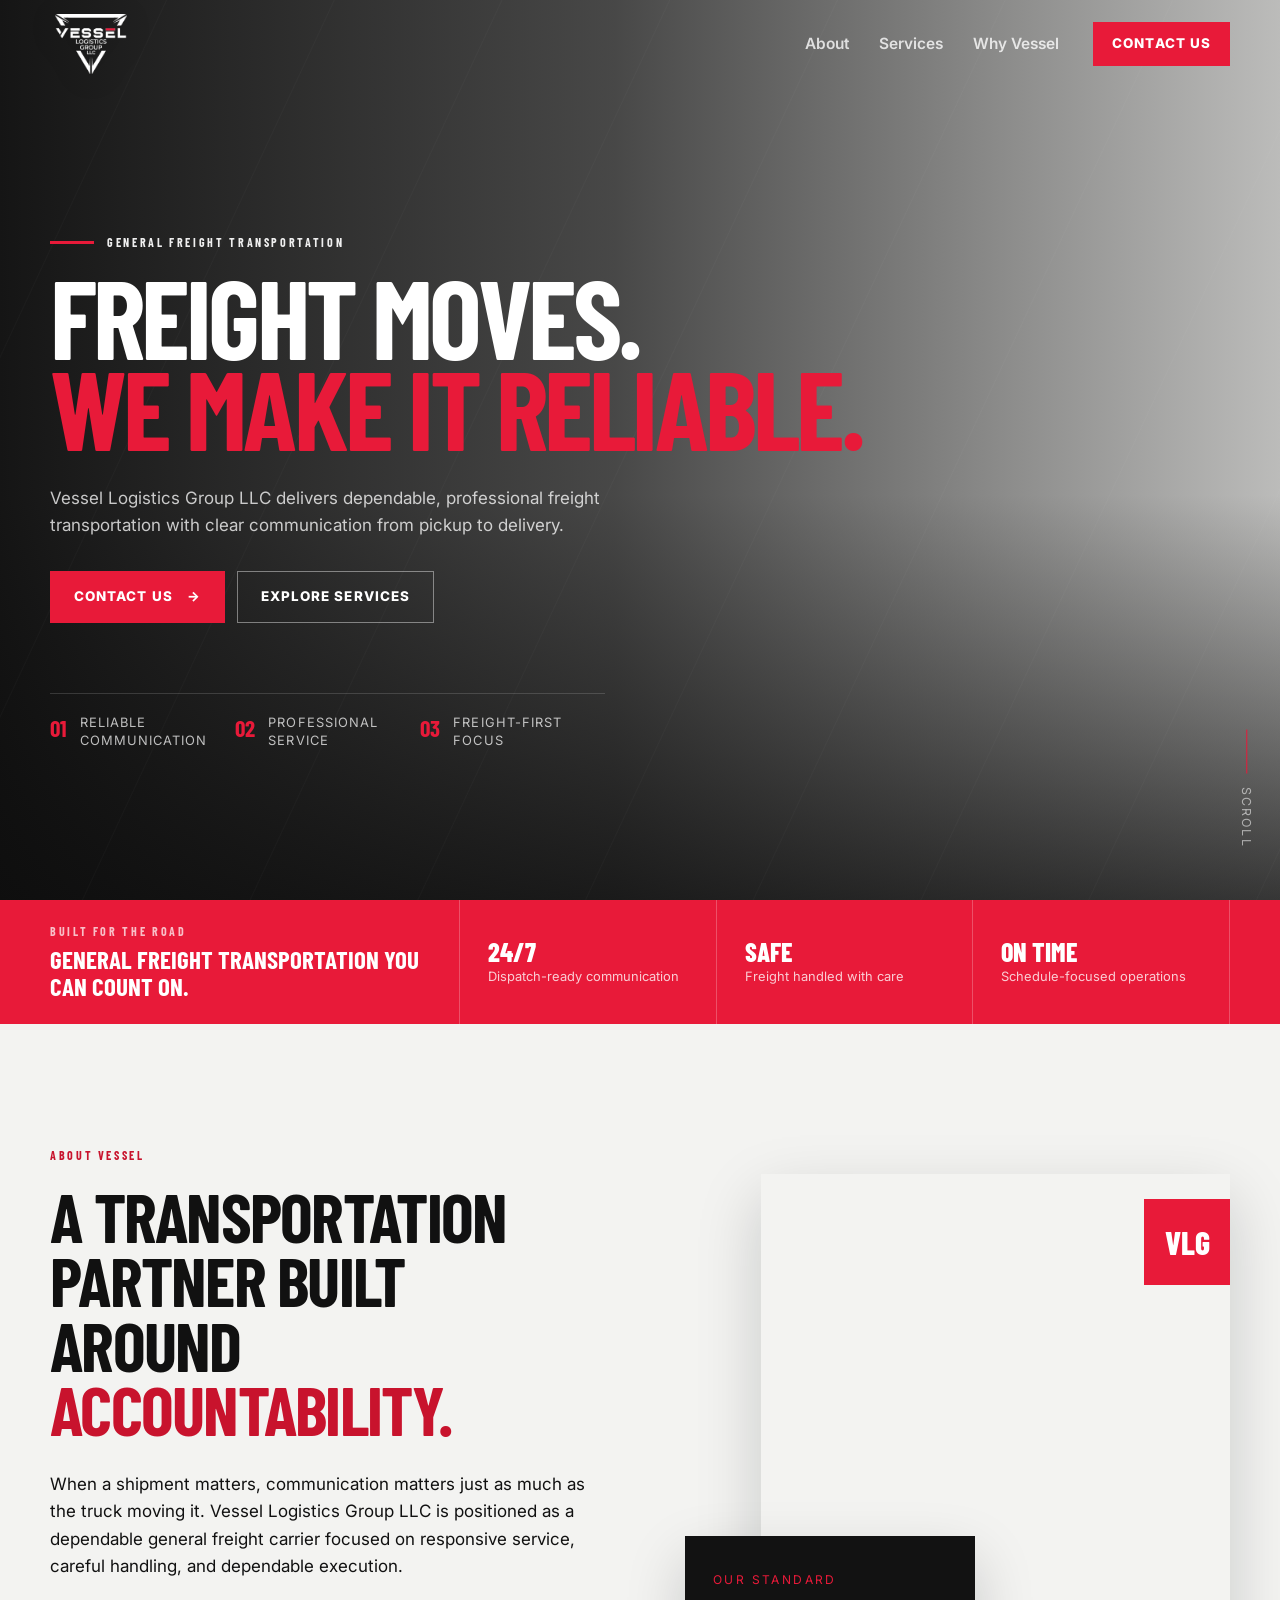
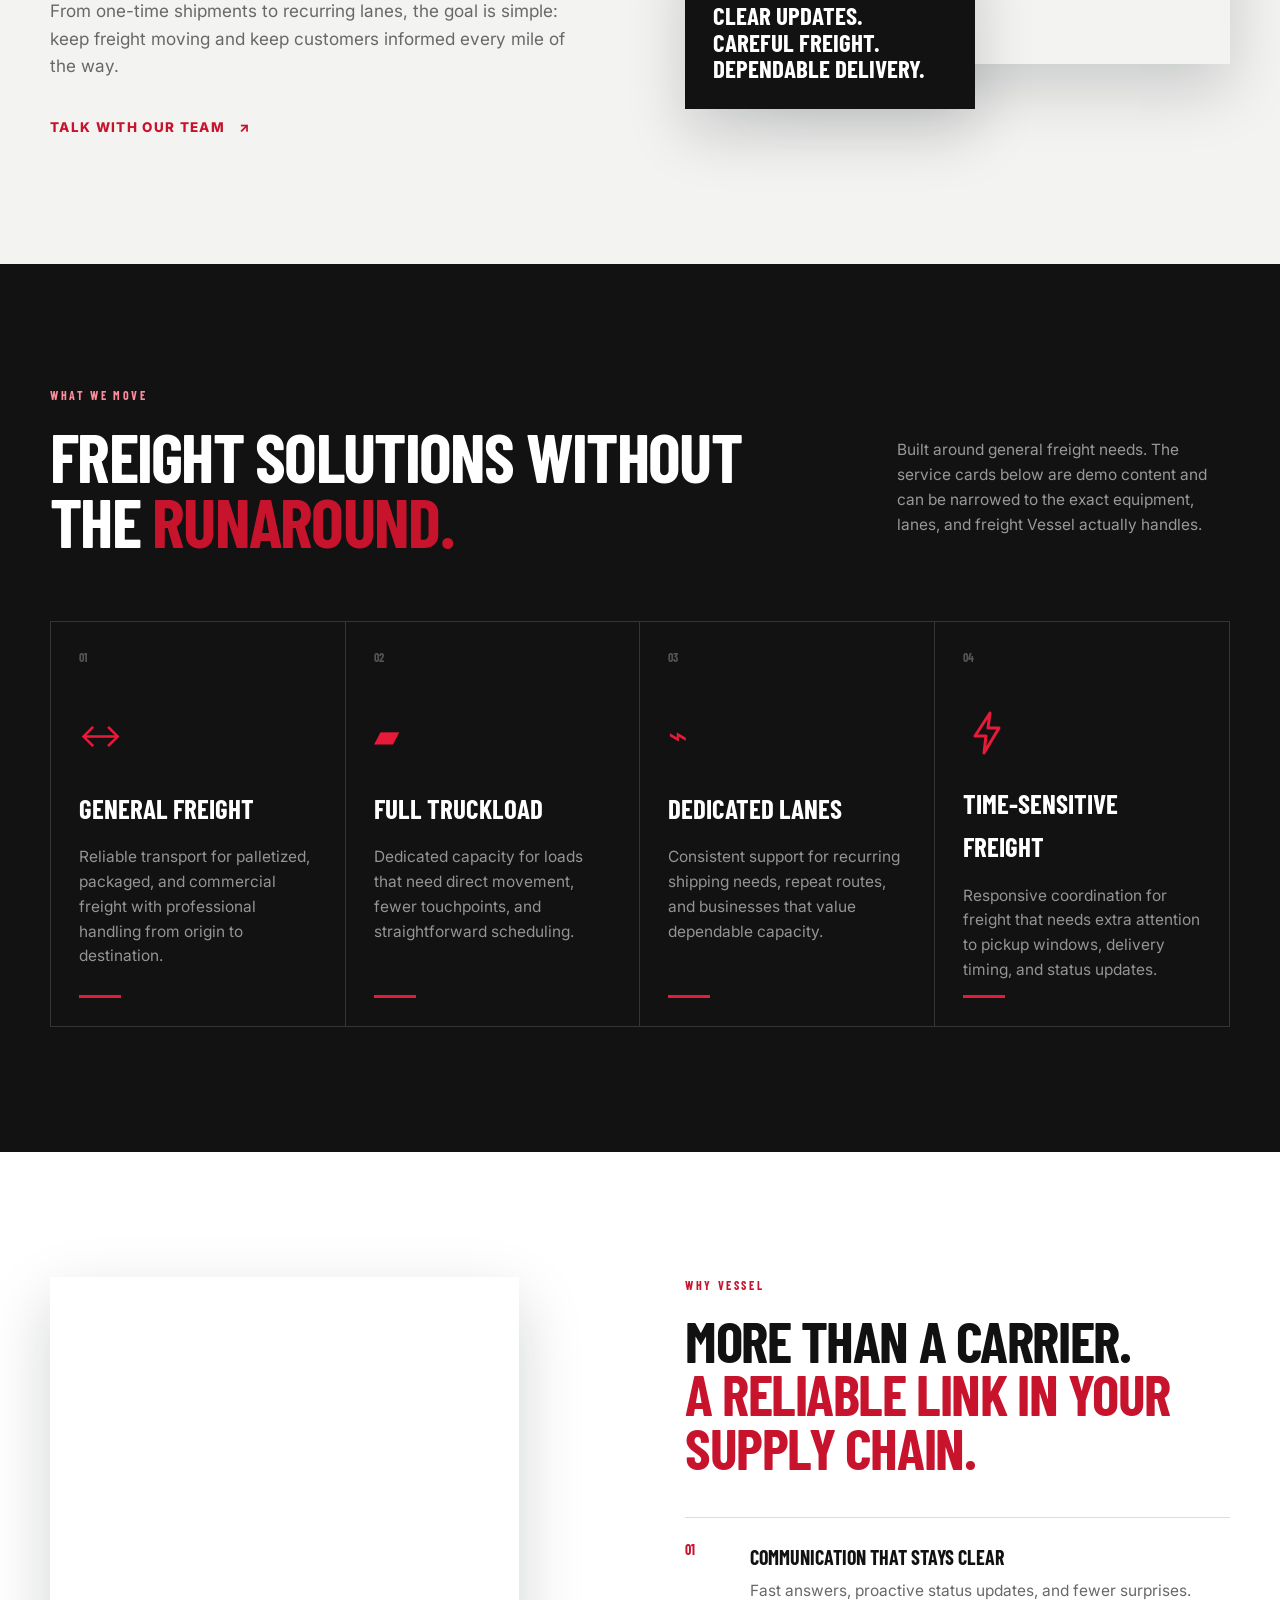
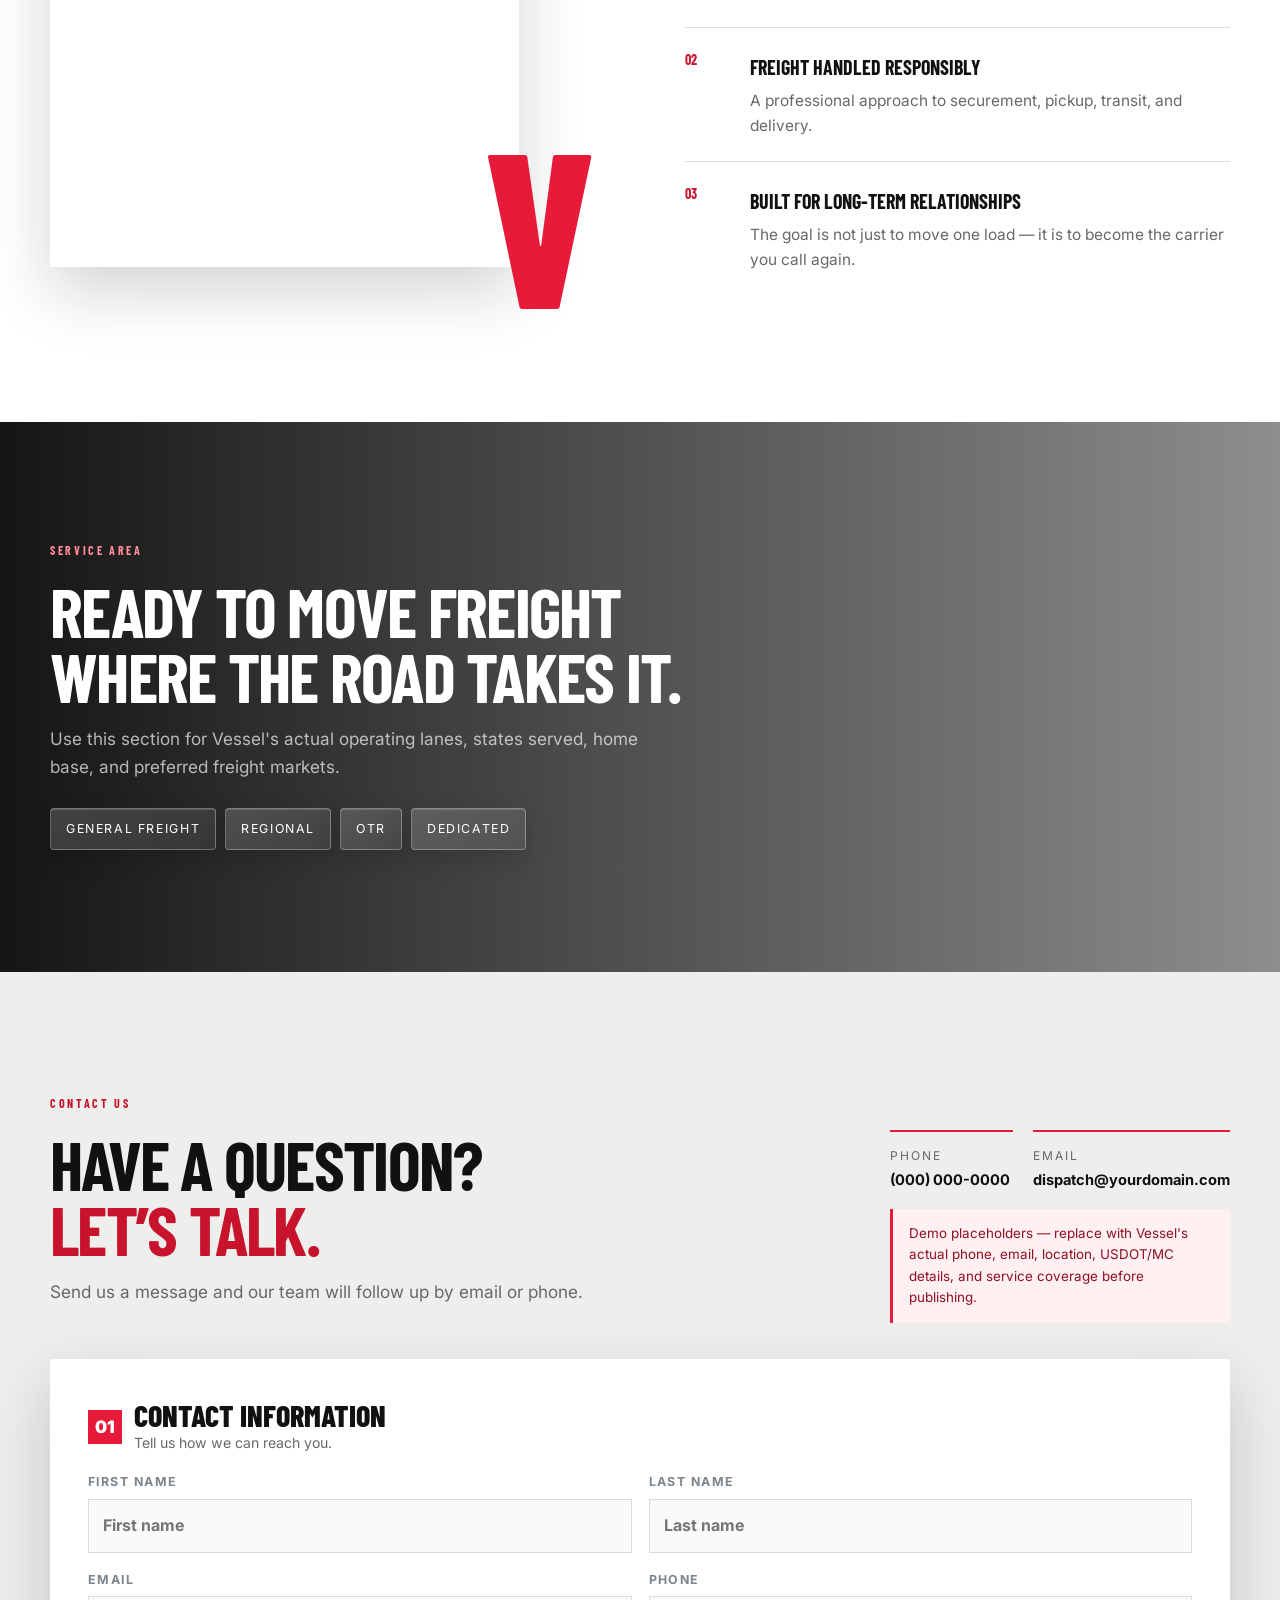
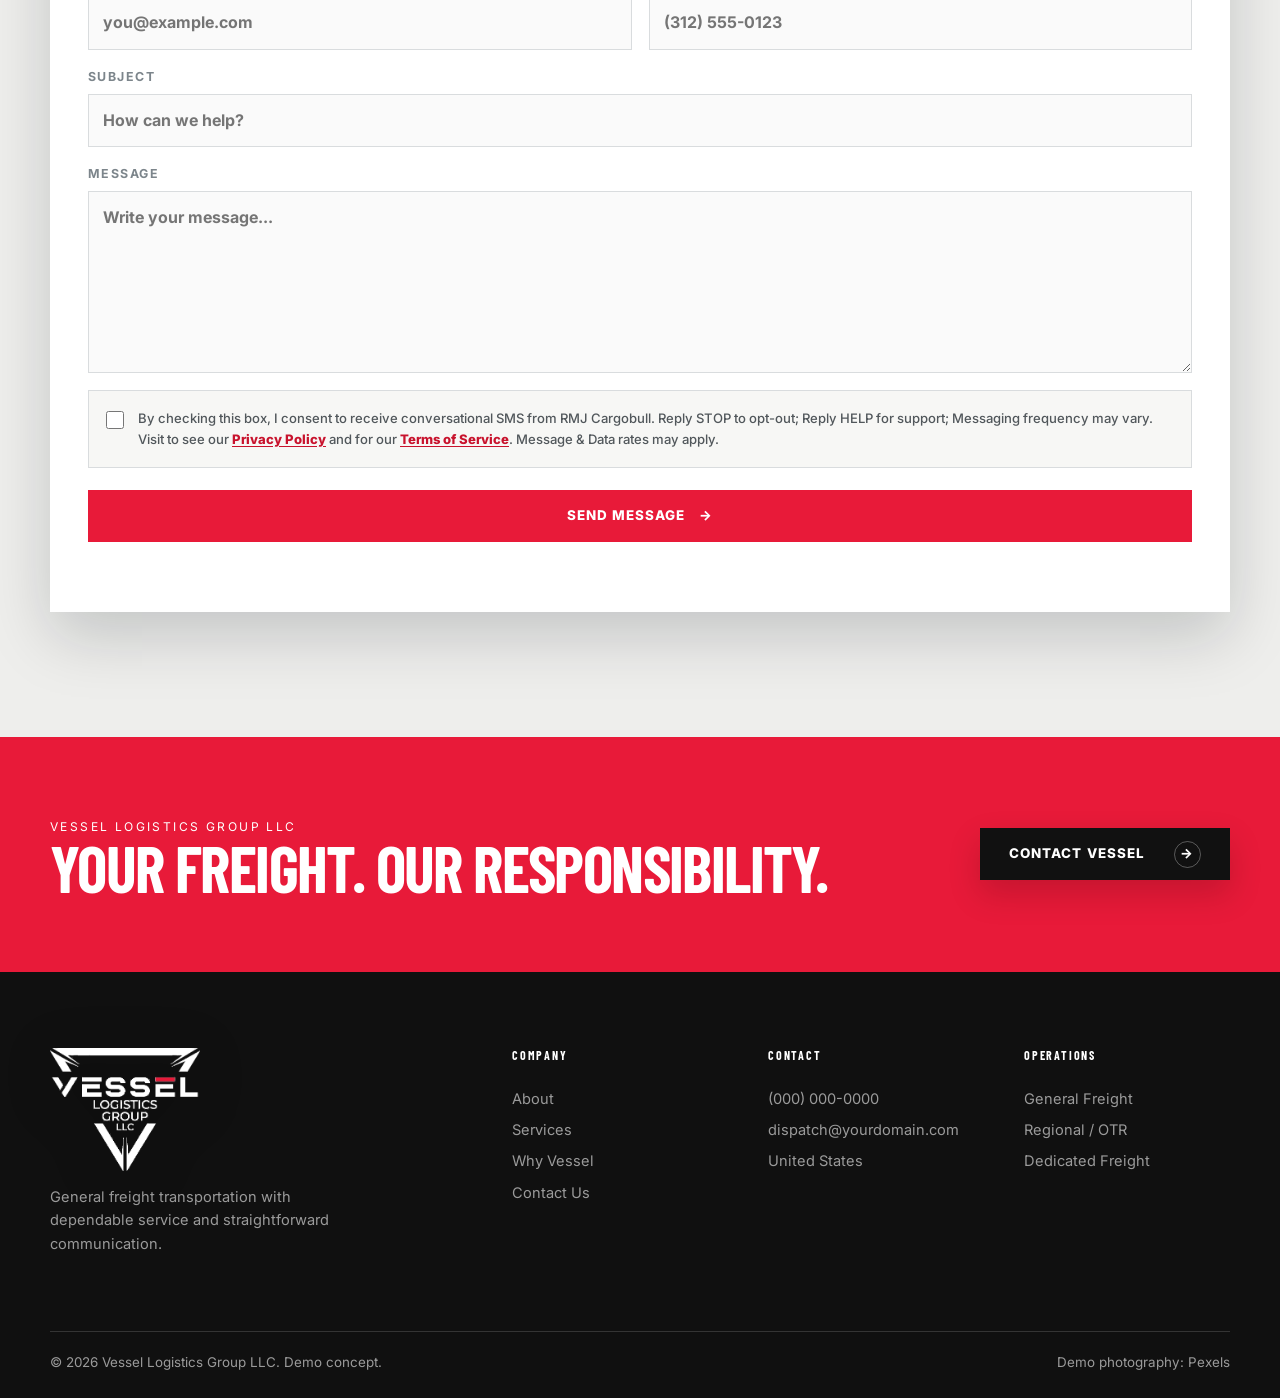
==== commit d0d7f093: "Replace quote workflow with contact inquiries" ====
--- a/index.html
+++ b/index.html
@@ -24,7 +24,7 @@
         <a href="#services">Services</a>
         <a href="#why-us">Why Vessel</a>
       </nav>
-      <a class="btn btn-small nav-cta" href="#quote">Request a Quote</a>
+      <a class="btn btn-small nav-cta" href="#contact">Contact Us</a>
     </div>
   </header>
 
@@ -40,7 +40,7 @@
           Vessel Logistics Group LLC delivers dependable, professional freight transportation with clear communication from pickup to delivery.
         </p>
         <div class="hero-actions">
-          <a class="btn" href="#quote">Get a Freight Quote <span>→</span></a>
+          <a class="btn" href="#contact">Contact Us <span>→</span></a>
           <a class="btn btn-ghost" href="#services">Explore Services</a>
         </div>
         <div class="hero-meta">
@@ -174,13 +174,13 @@
       </div>
     </section>
 
-    <section class="section quote" id="quote">
+    <section class="section quote" id="contact">
       <div class="container quote-grid">
         <div class="quote-copy reveal">
           <div class="quote-heading">
-            <div class="section-kicker">REQUEST A QUOTE</div>
-            <h2>Have freight to move?<br><span>Let’s talk.</span></h2>
-            <p>Send the basic load details and your team can follow up with availability and pricing.</p>
+            <div class="section-kicker">CONTACT US</div>
+            <h2>Have a question?<br><span>Let’s talk.</span></h2>
+            <p>Send us a message and our team will follow up by email or phone.</p>
           </div>
           <div class="quote-side">
             <div class="contact-mini">
@@ -191,127 +191,33 @@
           </div>
         </div>
 
-        <form class="quote-form reveal" id="demo-form">
-          <div class="form-heading"><span>01</span><div><strong>Contact information</strong><small>How our dispatch team can reach you.</small></div></div>
+        <form class="quote-form contact-form reveal" id="demo-form">
+          <div class="form-heading"><span>01</span><div><strong>Contact information</strong><small>Tell us how we can reach you.</small></div></div>
           <div class="field-row">
-            <label>NAME<input type="text" name="name" placeholder="Your name" maxlength="120" autocomplete="name" required></label>
-            <label>COMPANY<input type="text" name="company" placeholder="Company name" maxlength="160" autocomplete="organization" required></label>
+            <label>FIRST NAME<input type="text" name="first_name" placeholder="First name" maxlength="59" autocomplete="given-name" required></label>
+            <label>LAST NAME<input type="text" name="last_name" placeholder="Last name" maxlength="59" autocomplete="family-name" required></label>
           </div>
           <div class="field-row">
-            <label>EMAIL<input type="email" name="email" placeholder="you@company.com" maxlength="254" autocomplete="email" required></label>
+            <label>EMAIL<input type="email" name="email" placeholder="you@example.com" maxlength="254" autocomplete="email" required></label>
             <label>PHONE<input type="tel" name="phone" placeholder="(312) 555-0123" maxlength="14" autocomplete="tel-national" inputmode="tel" required></label>
           </div>
-
-          <div class="form-heading"><span>02</span><div><strong>Cargo information</strong><small>Add each packaging group separately. U.S. units are used.</small></div></div>
-          <div class="field-row">
-            <label>FREIGHT TYPE
-              <select name="freight_type" required>
-                <option value="">Select freight type</option>
-                <option>General Freight</option>
-                <option>Dry Goods</option>
-                <option>Machinery & Equipment</option>
-                <option>Auto Parts</option>
-                <option>Building Materials</option>
-                <option>Retail Goods</option>
-                <option>Food & Beverage (Non-Perishable)</option>
-                <option>Other</option>
-              </select>
-            </label>
-            <label>NUMBER OF PACKAGES<input type="number" id="total-packages" value="1" readonly aria-readonly="true"></label>
-          </div>
-
-          <div class="package-groups" id="package-groups"></div>
-          <button class="add-package-btn" id="add-package-group" type="button">+ Add packaging group</button>
-
-          <div class="shipment-totals">
-            <div class="field-row dimension-row">
-              <label>TOTAL LENGTH (IN)<input type="number" name="total_length_in" min="1" max="1200" step="0.01" placeholder="120" required></label>
-              <label>TOTAL WIDTH (IN)<input type="number" name="total_width_in" min="1" max="240" step="0.01" placeholder="96" required></label>
-            </div>
-            <div class="field-row dimension-row">
-              <label>TOTAL HEIGHT (IN)<input type="number" name="total_height_in" min="1" max="240" step="0.01" placeholder="84" required></label>
-              <label>TOTAL WEIGHT (LB)<input type="number" id="total-weight" name="total_weight_lb" value="0" readonly aria-readonly="true"></label>
-            </div>
-          </div>
-
-          <div class="form-heading"><span>03</span><div><strong>Route and notes</strong><small>Tell us where the freight is going and anything else we should know.</small></div></div>
-          <div class="field-row">
-            <label>ORIGIN
-              <select name="pickup_city_state" required>
-                <option value="">Select state / district</option>
-                <option>Alabama</option><option>Alaska</option><option>Arizona</option><option>Arkansas</option>
-                <option>California</option><option>Colorado</option><option>Connecticut</option><option>Delaware</option>
-                <option>Florida</option><option>Georgia</option><option>Hawaii</option><option>Idaho</option>
-                <option>Illinois</option><option>Indiana</option><option>Iowa</option><option>Kansas</option>
-                <option>Kentucky</option><option>Louisiana</option><option>Maine</option><option>Maryland</option>
-                <option>Massachusetts</option><option>Michigan</option><option>Minnesota</option><option>Mississippi</option>
-                <option>Missouri</option><option>Montana</option><option>Nebraska</option><option>Nevada</option>
-                <option>New Hampshire</option><option>New Jersey</option><option>New Mexico</option><option>New York</option>
-                <option>North Carolina</option><option>North Dakota</option><option>Ohio</option><option>Oklahoma</option>
-                <option>Oregon</option><option>Pennsylvania</option><option>Rhode Island</option><option>South Carolina</option>
-                <option>South Dakota</option><option>Tennessee</option><option>Texas</option><option>Utah</option>
-                <option>Vermont</option><option>Virginia</option><option>Washington</option><option>Washington, D.C.</option>
-                <option>West Virginia</option><option>Wisconsin</option><option>Wyoming</option>
-              </select>
-            </label>
-            <label>DESTINATION
-              <select name="delivery_city_state" required>
-                <option value="">Select state / district</option>
-                <option>Alabama</option><option>Alaska</option><option>Arizona</option><option>Arkansas</option>
-                <option>California</option><option>Colorado</option><option>Connecticut</option><option>Delaware</option>
-                <option>Florida</option><option>Georgia</option><option>Hawaii</option><option>Idaho</option>
-                <option>Illinois</option><option>Indiana</option><option>Iowa</option><option>Kansas</option>
-                <option>Kentucky</option><option>Louisiana</option><option>Maine</option><option>Maryland</option>
-                <option>Massachusetts</option><option>Michigan</option><option>Minnesota</option><option>Mississippi</option>
-                <option>Missouri</option><option>Montana</option><option>Nebraska</option><option>Nevada</option>
-                <option>New Hampshire</option><option>New Jersey</option><option>New Mexico</option><option>New York</option>
-                <option>North Carolina</option><option>North Dakota</option><option>Ohio</option><option>Oklahoma</option>
-                <option>Oregon</option><option>Pennsylvania</option><option>Rhode Island</option><option>South Carolina</option>
-                <option>South Dakota</option><option>Tennessee</option><option>Texas</option><option>Utah</option>
-                <option>Vermont</option><option>Virginia</option><option>Washington</option><option>Washington, D.C.</option>
-                <option>West Virginia</option><option>Wisconsin</option><option>Wyoming</option>
-              </select>
-            </label>
-          </div>
-          <label>WHAT ARE YOU SHIPPING?
-            <textarea name="load_details" rows="4" maxlength="4000" placeholder="Describe the commodity, handling needs, dates, and any special requirements..." required></textarea>
-          </label>
-          <label>ADDITIONAL COMMENT
-            <textarea name="additional_comment" rows="3" maxlength="4000" placeholder="Anything else our team should know?"></textarea>
+          <label>SUBJECT<input type="text" name="subject" placeholder="How can we help?" maxlength="120" required></label>
+          <label>MESSAGE<textarea name="message" rows="6" maxlength="4000" placeholder="Write your message..." required></textarea></label>
+          <label class="consent-field">
+            <input type="checkbox" name="sms_consent" value="yes" required>
+            <span>By checking this box, I consent to receive conversational SMS from RMJ Cargobull. Reply STOP to opt-out; Reply HELP for support; Messaging frequency may vary. Visit to see our <a href="https://rmjcargobull.com/privacy-policy/" target="_blank" rel="noopener noreferrer">Privacy Policy</a> and for our <a href="https://rmjcargobull.com/privacy-policy/" target="_blank" rel="noopener noreferrer">Terms of Service</a>. Message &amp; Data rates may apply.</span>
           </label>
           <input type="text" name="fax_number" tabindex="-1" autocomplete="off" hidden aria-hidden="true">
-          <button class="btn submit-btn" type="submit">Send Quote Request <span>→</span></button>
+          <button class="btn submit-btn" type="submit">Send Message <span>→</span></button>
           <p class="form-status" role="status"></p>
         </form>
-
-        <template id="package-group-template">
-          <fieldset class="package-group">
-            <legend><span>PACKAGING GROUP</span><button class="remove-package-group" type="button">Remove</button></legend>
-            <div class="field-row">
-              <label>PACKAGING TYPE
-                <select class="package-type" required>
-                  <option value="">Select packaging</option><option>Pallet</option><option>Crate</option><option>Box</option><option>Drum</option><option>Other</option>
-                </select>
-              </label>
-              <label class="other-package-field" hidden>OTHER PACKAGING<input class="package-type-other" type="text" maxlength="80" placeholder="Describe packaging"></label>
-              <label>GROUP DESCRIPTION<input class="package-description" type="text" maxlength="240" placeholder="e.g. Machine parts" required></label>
-              <label>QUANTITY<input class="package-quantity" type="number" min="1" max="10000" step="1" value="1" required></label>
-            </div>
-            <div class="package-measurements">
-              <label>WEIGHT EACH (LB)<input class="package-weight" type="number" min="0.01" max="100000" step="0.01" required></label>
-              <label>LENGTH EACH (IN)<input class="package-length" type="number" min="0.01" max="1200" step="0.01" required></label>
-              <label>WIDTH EACH (IN)<input class="package-width" type="number" min="0.01" max="240" step="0.01" required></label>
-              <label>HEIGHT EACH (IN)<input class="package-height" type="number" min="0.01" max="240" step="0.01" required></label>
-            </div>
-          </fieldset>
-        </template>
-      </div>
-    </section>
-
-    <section class="cta-band" id="contact">
+      </div>
+    </section>
+
+    <section class="cta-band" id="contact-cta">
       <div class="container cta-inner">
         <div><span>VESSEL LOGISTICS GROUP LLC</span><h2>Your freight. Our responsibility.</h2></div>
-        <a class="btn btn-white" href="#quote">Move Freight With Vessel <span>→</span></a>
+        <a class="btn btn-white" href="#contact">Contact Vessel <span>→</span></a>
       </div>
     </section>
   </main>
@@ -324,7 +230,7 @@
       </div>
       <div>
         <h4>COMPANY</h4>
-        <a href="#about">About</a><a href="#services">Services</a><a href="#why-us">Why Vessel</a><a href="#quote">Request a Quote</a>
+        <a href="#about">About</a><a href="#services">Services</a><a href="#why-us">Why Vessel</a><a href="#contact">Contact Us</a>
       </div>
       <div>
         <h4>CONTACT</h4>
--- a/styles.css
+++ b/styles.css
@@ -161,6 +161,10 @@
 .package-measurements { display: grid; grid-template-columns: repeat(4,1fr); gap: 12px; }
 .shipment-totals { margin-bottom: 20px; padding: 17px; background: #fff0f2; border-left: 3px solid var(--lime); }
 .submit-btn { width: 100%; border: 0; }
+.consent-field { margin: 4px 0 22px !important; padding: 17px; display: grid !important; grid-template-columns: 20px 1fr; align-items: start; gap: 12px !important; color: #51575b !important; background: #f7f7f5; border: 1px solid #d9dcde; font-size: .76rem !important; font-weight: 500 !important; letter-spacing: 0 !important; line-height: 1.6; }
+.consent-field input { width: 18px; height: 18px; margin: 3px 0 0; padding: 0; accent-color: var(--lime); }
+.consent-field a { color: var(--lime-text); font-weight: 800; text-decoration: underline; text-underline-offset: 2px; }
+.consent-field a:hover { color: var(--lime-hover); }
 .form-status { min-height: 20px; margin: 12px 0 0; text-align: center; color: #14703b; font-size: 12px; }
 
 .cta-band { color: #fff; background: var(--lime); }
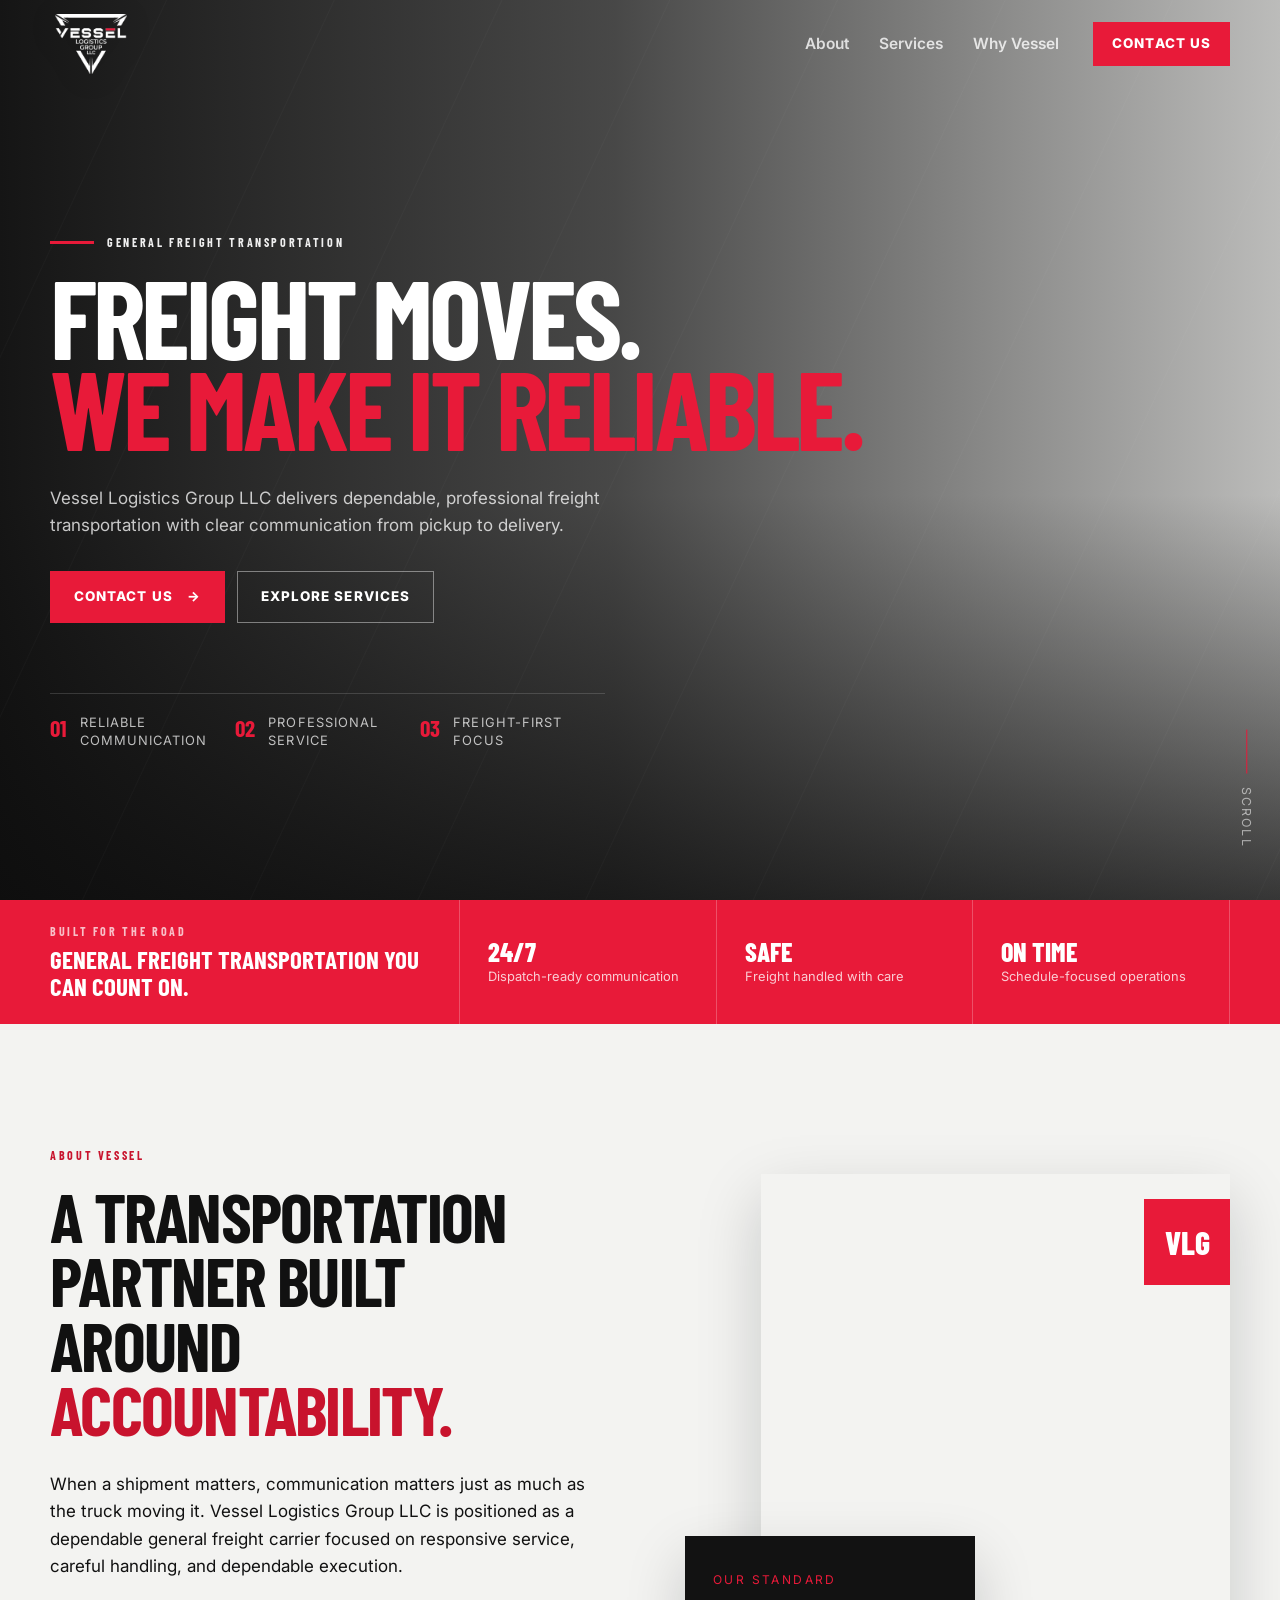
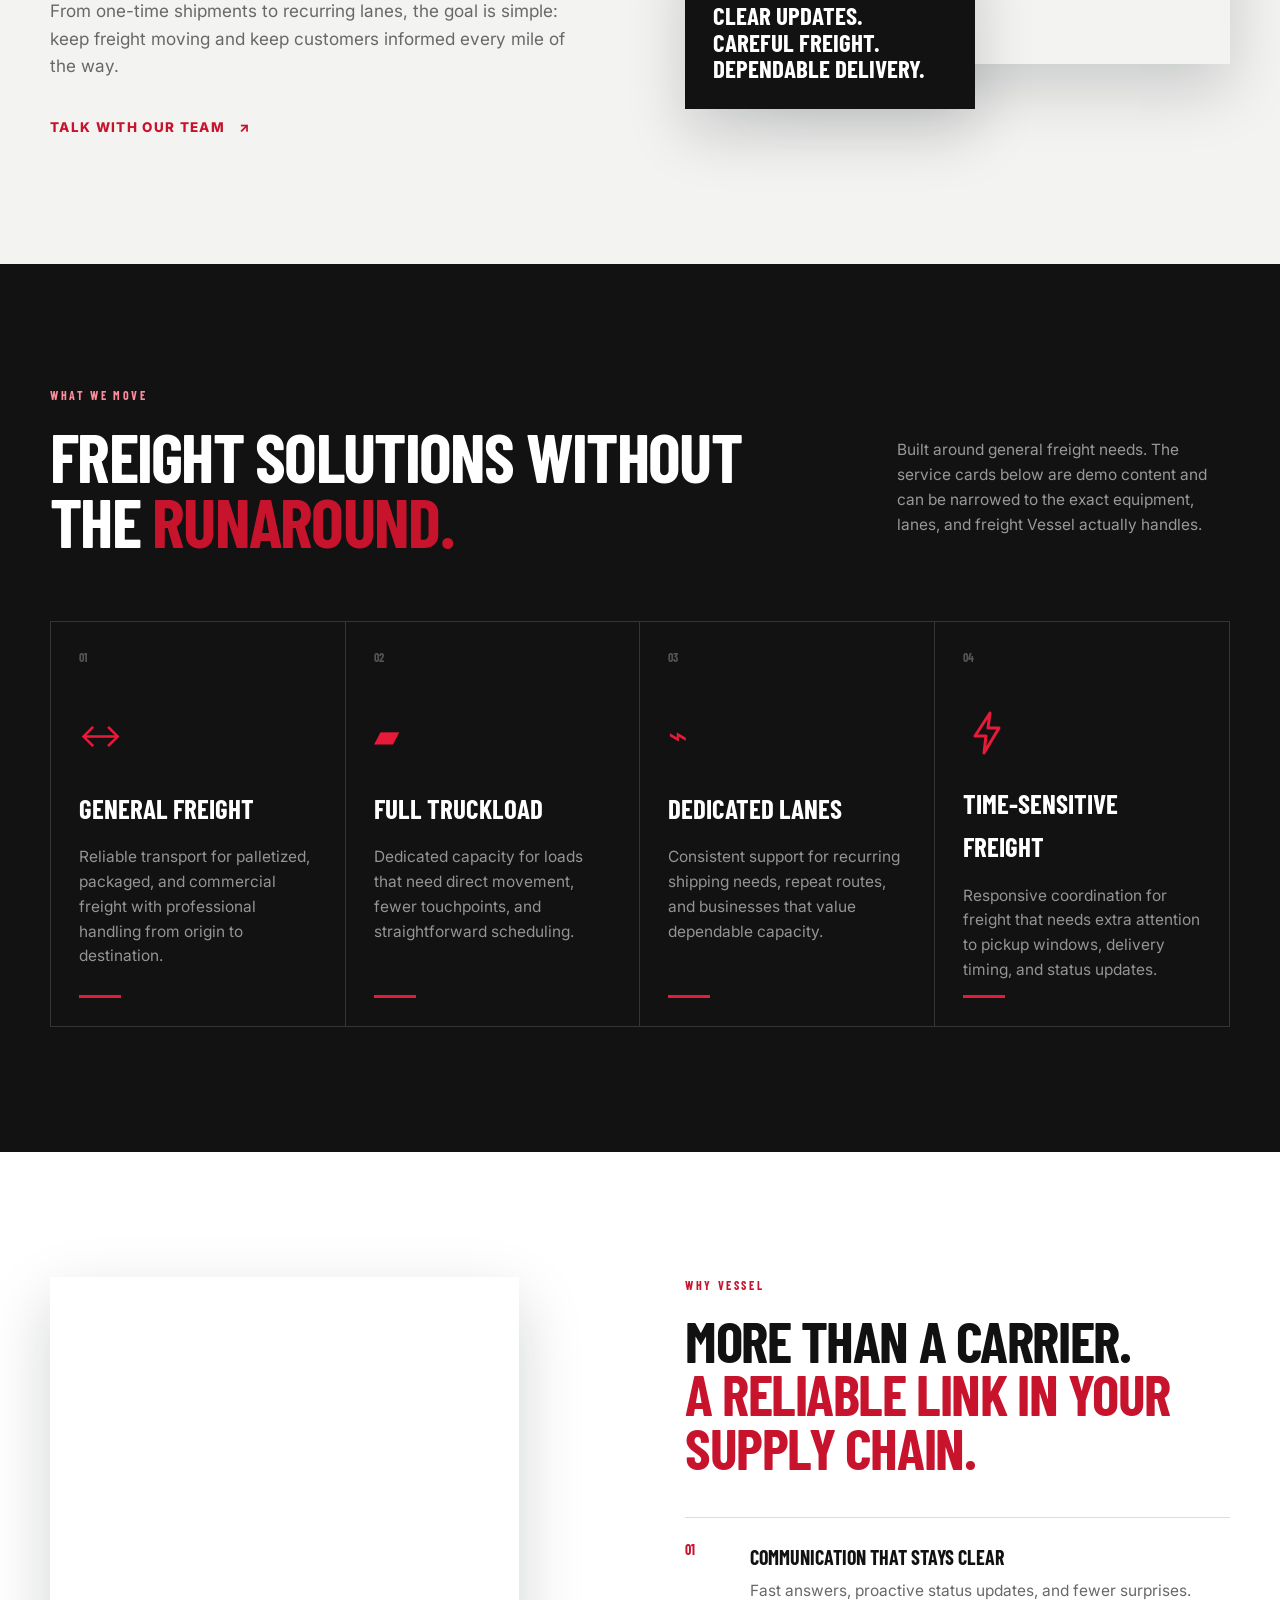
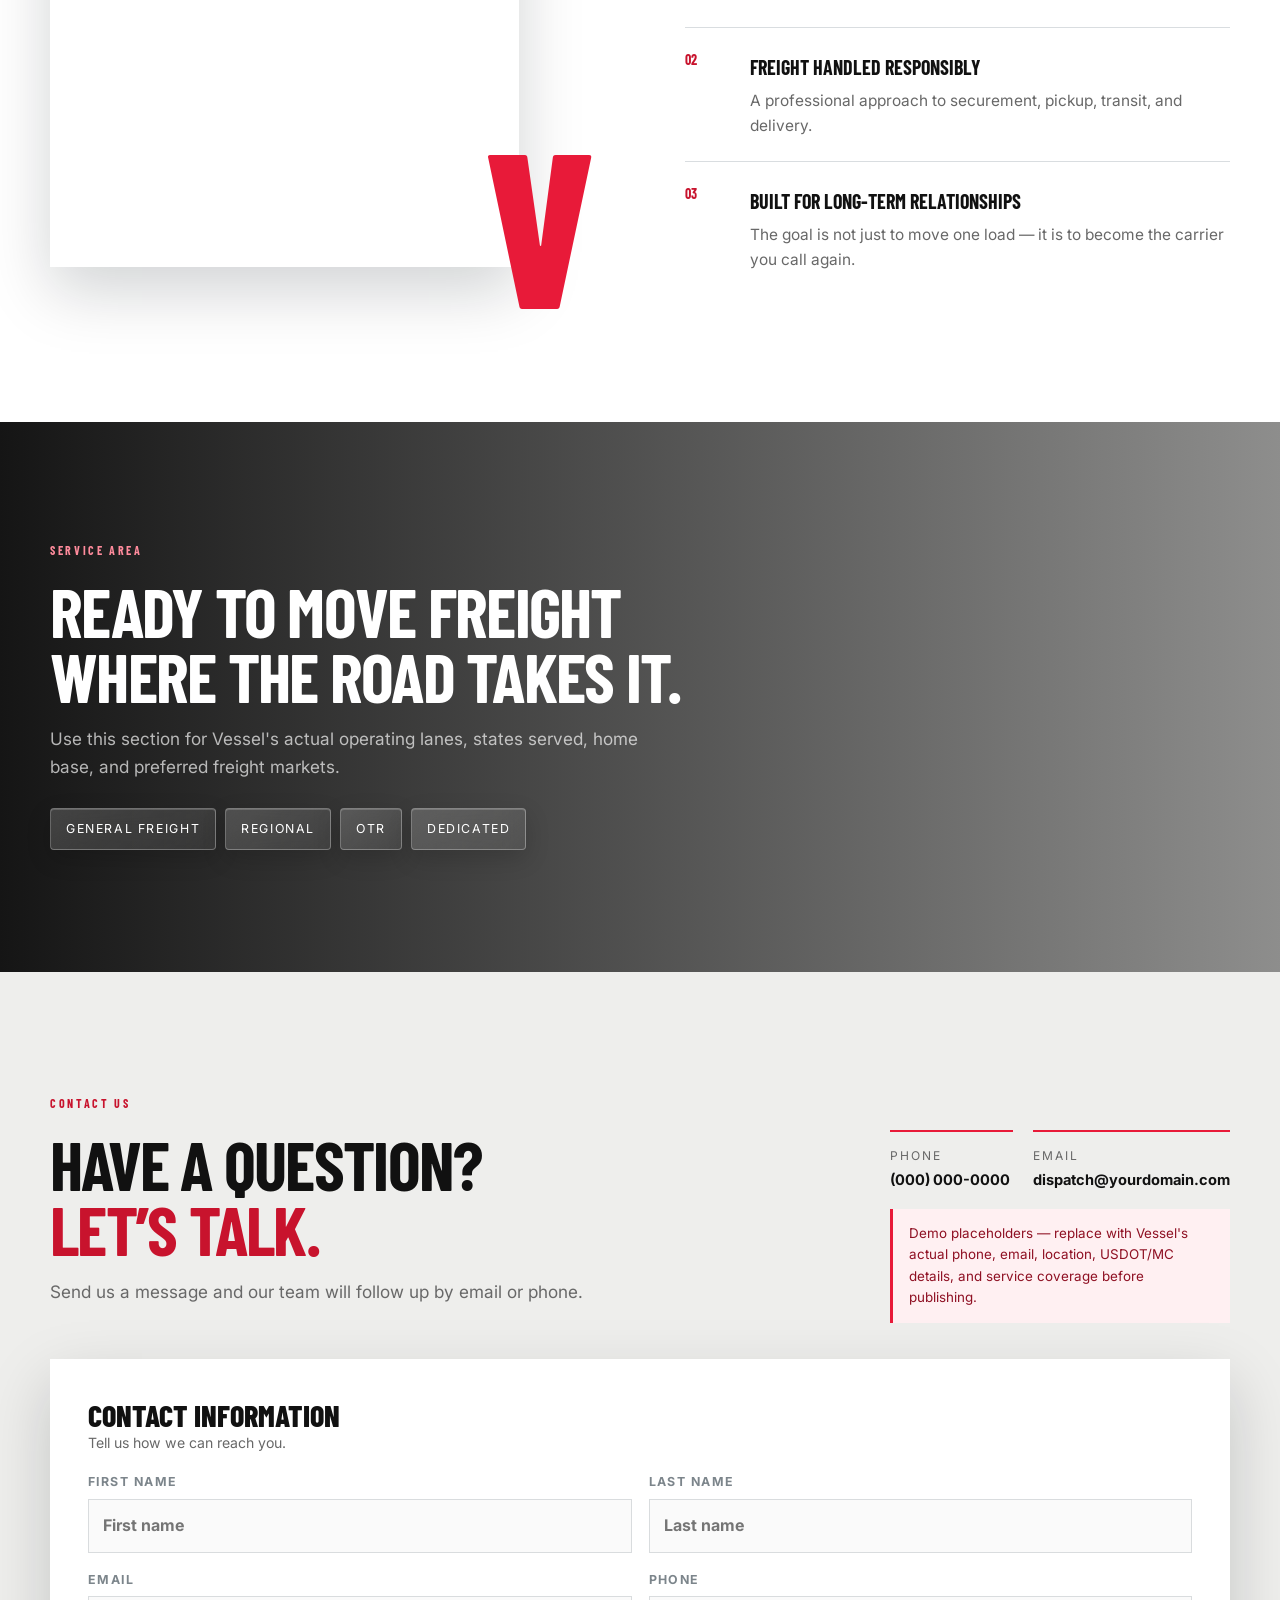
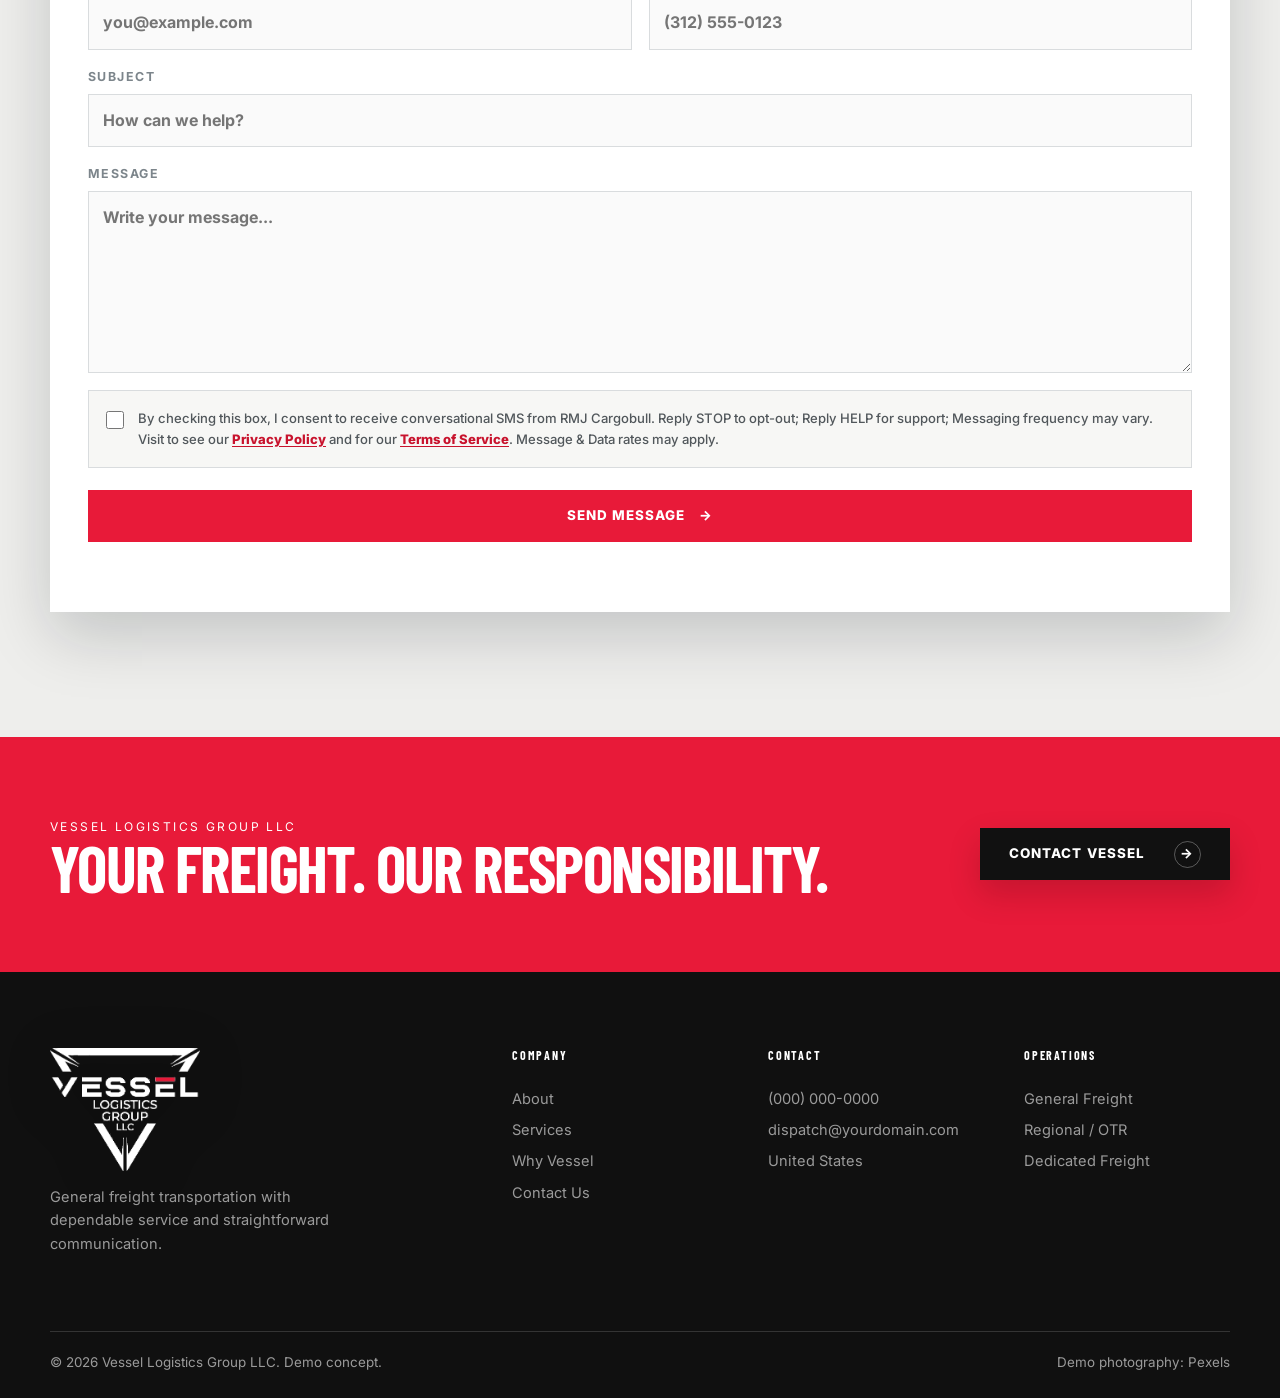
==== commit 475fc4ed: "Remove contact form section number" ====
--- a/index.html
+++ b/index.html
@@ -192,7 +192,7 @@
         </div>
 
         <form class="quote-form contact-form reveal" id="demo-form">
-          <div class="form-heading"><span>01</span><div><strong>Contact information</strong><small>Tell us how we can reach you.</small></div></div>
+          <div class="form-heading form-heading-plain"><div><strong>Contact information</strong><small>Tell us how we can reach you.</small></div></div>
           <div class="field-row">
             <label>FIRST NAME<input type="text" name="first_name" placeholder="First name" maxlength="59" autocomplete="given-name" required></label>
             <label>LAST NAME<input type="text" name="last_name" placeholder="Last name" maxlength="59" autocomplete="family-name" required></label>
--- a/styles.css
+++ b/styles.css
@@ -147,6 +147,7 @@
 .form-heading { margin: 3px 0 18px; padding-top: 7px; display: flex; align-items: center; gap: 12px; border-top: 1px solid var(--line); }
 .form-heading:first-child { padding-top: 0; border-top: 0; }
 .form-heading > span { width: 34px; height: 34px; display: grid; place-items: center; flex: 0 0 auto; color: #fff; background: var(--lime); font-weight: 900; }
+.form-heading-plain { display: block; }
 .form-heading div { display: grid; gap: 2px; }
 .form-heading strong { font: 800 clamp(1.25rem,1vw + 1rem,1.75rem)/1 "Barlow Condensed"; text-transform: uppercase; }
 .form-heading small { color: var(--muted); font-size: .82rem; }
